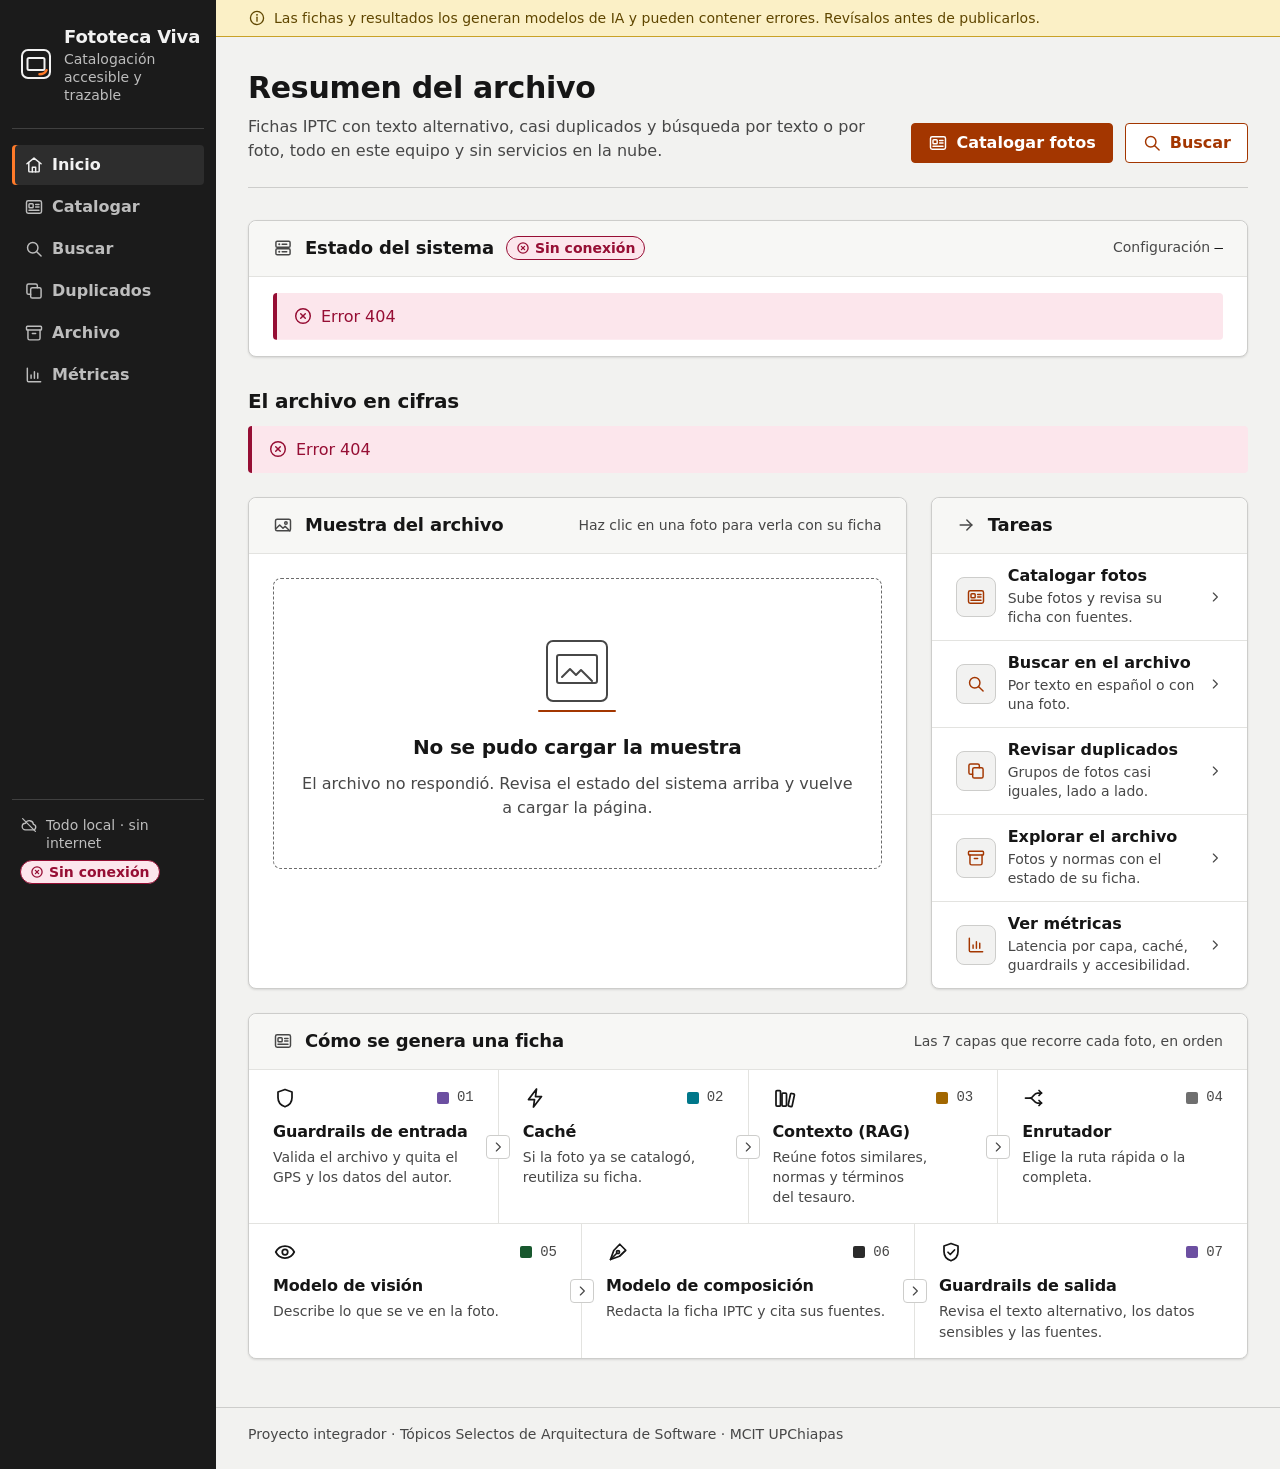
==== web/index.html @ ba0461d8 "Rediseño v3 · Inicio: estado en franja, cifras, hoja de contactos, tareas y tubería de 7 capas - Pan" ====
<!doctype html>
<html lang="es">
<head>
  <meta charset="utf-8">
  <meta name="viewport" content="width=device-width, initial-scale=1">
  <title>Inicio · Fototeca Viva</title>
  <link rel="icon" type="image/svg+xml" href="data:image/svg+xml,%3Csvg xmlns='http://www.w3.org/2000/svg' viewBox='0 0 32 32'%3E%3Crect width='32' height='32' rx='7' fill='%231b1b1b'/%3E%3Cg fill='none' stroke-linecap='round' stroke-linejoin='round' stroke-width='2.25'%3E%3Crect x='5.5' y='5.5' width='21' height='21' rx='4.5' stroke='%23f2f2f2'/%3E%3Crect x='9.5' y='11.25' width='13' height='9' rx='1' stroke='%23f2f2f2'/%3E%3Cpath d='M17 23.5c2.75 0 4.75-1.1 5.75-3.25' stroke='%23ff7a29' stroke-width='2.5'/%3E%3C/g%3E%3C/svg%3E">
  <link rel="stylesheet" href="css/base.css">
  <link rel="stylesheet" href="css/inicio.css">
  <link rel="modulepreload" href="js/iconos.js">
  <link rel="modulepreload" href="js/api.js">
  <link rel="modulepreload" href="js/comun.js">
  <script type="module" src="js/shell.js"></script>
  <script type="module" src="js/inicio.js"></script>
</head>
<body>
  <a class="saltar" href="#contenido">Saltar al contenido</a>
  <div class="app">
    <!-- ═══ Shell (dueño: sistema de diseño · T1) ═══ -->
    <header class="lateral">
      <a class="marca" href="index.html">
        <svg class="logo" viewBox="0 0 32 32" aria-hidden="true" focusable="false"><rect class="logo-montura" x="2" y="2" width="28" height="28" rx="6"/><rect class="logo-ventana" x="7.5" y="10" width="17" height="12" rx="1.5"/><path class="logo-trazo" d="M19.5 26.25c3.25 0 5.75-1.4 7-4"/></svg>
        <span class="marca-texto"><span class="marca-nombre">Fototeca Viva</span><span class="marca-lema">Catalogación accesible y trazable</span></span>
      </a>
      <nav class="navegacion" aria-label="Principal">
        <ul>
          <li><a href="index.html" aria-current="page"><svg class="icono" aria-hidden="true" focusable="false"><use href="#i-inicio"/></svg><span>Inicio</span></a></li>
          <li><a href="catalogar.html"><svg class="icono" aria-hidden="true" focusable="false"><use href="#i-catalogar"/></svg><span>Catalogar</span></a></li>
          <li><a href="buscar.html"><svg class="icono" aria-hidden="true" focusable="false"><use href="#i-buscar"/></svg><span>Buscar</span></a></li>
          <li><a href="duplicados.html"><svg class="icono" aria-hidden="true" focusable="false"><use href="#i-duplicados"/></svg><span>Duplicados</span></a></li>
          <li><a href="archivo.html"><svg class="icono" aria-hidden="true" focusable="false"><use href="#i-archivo"/></svg><span>Archivo</span></a></li>
          <li><a href="metricas.html"><svg class="icono" aria-hidden="true" focusable="false"><use href="#i-metricas"/></svg><span>Métricas</span></a></li>
        </ul>
      </nav>
      <div class="lateral-estado">
        <p class="lateral-local"><svg class="icono" aria-hidden="true" focusable="false"><use href="#i-sin-red"/></svg><span class="lateral-local-texto">Todo local · sin internet</span></p>
        <p class="lateral-salud"><span class="solo-lectores">Estado del sistema: </span><span class="insignia neutra">Consultando…</span></p>
      </div>
    </header>
    <div class="app-principal">
      <div class="aviso-ia" role="note">
        <p><svg class="icono" aria-hidden="true" focusable="false"><use href="#i-info"/></svg><span>Las fichas y resultados los generan modelos de IA y pueden contener errores. Revísalos antes de publicarlos.</span></p>
      </div>
      <main id="contenido">
        <header class="encabezado-pagina">
          <div class="encabezado-texto">
            <h1>Resumen del archivo</h1>
            <p class="encabezado-descripcion">Fichas IPTC con texto alternativo, casi duplicados y búsqueda por texto o por foto, todo en este equipo y sin servicios en la nube.</p>
          </div>
          <div class="encabezado-acciones">
            <a class="boton" href="catalogar.html"><svg class="icono" aria-hidden="true" focusable="false"><use href="#i-catalogar"/></svg>Catalogar fotos</a>
            <a class="boton secundario" href="buscar.html"><svg class="icono" aria-hidden="true" focusable="false"><use href="#i-buscar"/></svg>Buscar</a>
          </div>
        </header>
        <!-- ═══ Contenido de la página (dueño: la tarea de la página) ═══ -->
        <section id="panel-estado" class="panel" aria-labelledby="titulo-estado">
          <header class="panel-cabecera">
            <svg class="icono" aria-hidden="true" focusable="false"><use href="#i-servidor"/></svg>
            <h2 id="titulo-estado">Estado del sistema</h2>
            <p id="estado-general" aria-live="polite"><span class="solo-lectores">Estado general: </span><span class="insignia neutra"><svg class="icono" aria-hidden="true" focusable="false"><use href="#i-reloj"/></svg>Consultando…</span></p>
            <p class="panel-auxiliar estado-meta"><span id="version-configuracion">Configuración <span class="mono">—</span></span><span id="precalentamiento"></span></p>
          </header>
          <div id="componentes" class="franja" aria-busy="true">
            <article class="tarjeta componente cargando"><span class="esqueleto linea"></span><span class="esqueleto linea corta"></span><span class="esqueleto linea"></span></article>
            <article class="tarjeta componente cargando"><span class="esqueleto linea"></span><span class="esqueleto linea corta"></span><span class="esqueleto linea"></span></article>
            <article class="tarjeta componente cargando"><span class="esqueleto linea"></span><span class="esqueleto linea corta"></span><span class="esqueleto linea"></span></article>
            <article class="tarjeta componente cargando"><span class="esqueleto linea"></span><span class="esqueleto linea corta"></span><span class="esqueleto linea"></span></article>
            <article class="tarjeta componente cargando"><span class="esqueleto linea"></span><span class="esqueleto linea corta"></span><span class="esqueleto linea"></span></article>
          </div>
        </section>

        <section class="seccion-cifras" aria-labelledby="titulo-cifras">
          <h2 id="titulo-cifras">El archivo en cifras</h2>
          <div id="cifras" class="cifras-inicio" aria-live="polite" aria-busy="true">
            <div class="cifra cargando"><span class="esqueleto linea corta"></span><span class="esqueleto bloque-cifra"></span><span class="esqueleto linea"></span></div>
            <div class="cifra cargando"><span class="esqueleto linea corta"></span><span class="esqueleto bloque-cifra"></span><span class="esqueleto linea"></span></div>
            <div class="cifra cargando"><span class="esqueleto linea corta"></span><span class="esqueleto bloque-cifra"></span><span class="esqueleto linea"></span></div>
            <div class="cifra cargando"><span class="esqueleto linea corta"></span><span class="esqueleto bloque-cifra"></span><span class="esqueleto linea"></span></div>
          </div>
        </section>

        <div class="reticula inicio-columnas">
          <section id="panel-muestra" class="panel col-8" aria-labelledby="titulo-muestra">
            <header class="panel-cabecera">
              <svg class="icono" aria-hidden="true" focusable="false"><use href="#i-foto"/></svg>
              <h2 id="titulo-muestra">Muestra del archivo</h2>
              <p class="panel-auxiliar">Haz clic en una foto para verla con su ficha</p>
            </header>
            <div class="panel-cuerpo">
              <ul id="muestra" class="hoja-contactos" aria-busy="true"></ul>
            </div>
          </section>

          <section id="panel-tareas" class="panel col-4" aria-labelledby="titulo-tareas">
            <header class="panel-cabecera">
              <svg class="icono" aria-hidden="true" focusable="false"><use href="#i-flecha"/></svg>
              <h2 id="titulo-tareas">Tareas</h2>
            </header>
            <ul class="accesos">
              <li><a class="acceso" href="catalogar.html"><span class="acceso-icono"><svg class="icono" aria-hidden="true" focusable="false"><use href="#i-catalogar"/></svg></span><span class="acceso-texto"><strong>Catalogar fotos</strong><span>Sube fotos y revisa su ficha con fuentes.</span></span><svg class="icono acceso-chevron" aria-hidden="true" focusable="false"><use href="#i-chevron"/></svg></a></li>
              <li><a class="acceso" href="buscar.html"><span class="acceso-icono"><svg class="icono" aria-hidden="true" focusable="false"><use href="#i-buscar"/></svg></span><span class="acceso-texto"><strong>Buscar en el archivo</strong><span>Por texto en español o con una foto.</span></span><svg class="icono acceso-chevron" aria-hidden="true" focusable="false"><use href="#i-chevron"/></svg></a></li>
              <li><a class="acceso" href="duplicados.html"><span class="acceso-icono"><svg class="icono" aria-hidden="true" focusable="false"><use href="#i-duplicados"/></svg></span><span class="acceso-texto"><strong>Revisar duplicados</strong><span>Grupos de fotos casi iguales, lado a lado.</span></span><svg class="icono acceso-chevron" aria-hidden="true" focusable="false"><use href="#i-chevron"/></svg></a></li>
              <li><a class="acceso" href="archivo.html"><span class="acceso-icono"><svg class="icono" aria-hidden="true" focusable="false"><use href="#i-archivo"/></svg></span><span class="acceso-texto"><strong>Explorar el archivo</strong><span>Fotos y normas con el estado de su ficha.</span></span><svg class="icono acceso-chevron" aria-hidden="true" focusable="false"><use href="#i-chevron"/></svg></a></li>
              <li><a class="acceso" href="metricas.html"><span class="acceso-icono"><svg class="icono" aria-hidden="true" focusable="false"><use href="#i-metricas"/></svg></span><span class="acceso-texto"><strong>Ver métricas</strong><span>Latencia por capa, caché, guardrails y accesibilidad.</span></span><svg class="icono acceso-chevron" aria-hidden="true" focusable="false"><use href="#i-chevron"/></svg></a></li>
            </ul>
          </section>
        </div>

        <section id="panel-tuberia" class="panel" aria-labelledby="titulo-tuberia">
          <header class="panel-cabecera">
            <svg class="icono" aria-hidden="true" focusable="false"><use href="#i-catalogar"/></svg>
            <h2 id="titulo-tuberia">Cómo se genera una ficha</h2>
            <p id="tuberia-auxiliar" class="panel-auxiliar">Las 7 capas que recorre cada foto, en orden</p>
          </header>
          <ol id="tuberia" class="tuberia"></ol>
          <p id="tuberia-total" class="panel-pie" hidden></p>
        </section>
        <!-- ═══ Fin del contenido de la página ═══ -->
      </main>
      <footer class="pie">
        <p>Proyecto integrador · Tópicos Selectos de Arquitectura de Software · MCIT UPChiapas</p>
      </footer>
    </div>
  </div>
  <div id="anuncios" class="solo-lectores" aria-live="polite"></div>
</body>
</html>
---- web/css/base.css ----
/* Fototeca Viva · sistema de diseño v3 «Mesa de trabajo de fototeca» · base.css
   Tokens, base, retícula, shell (barra lateral / barra superior) y componentes compartidos. Sin bibliotecas ni
   recursos de red. Cada página agrega su css/<pagina>.css: solo maquetación y piezas propias, solo con var(--…).

   Orden: 1 Tokens → 2 Base → 3 Disposición (retícula, shell, encabezado de página, pie) → 4 Componentes →
          5 Estados, movimiento y responsivo.

   Reglas (las verifican servicio/pruebas/test_web_estilos.py y la herramienta lint_visual.py):
   · Los colores viven SOLO en :root de este archivo. En cualquier otro lugar, var(--…).
   · Contraste AA: texto ≥ 4.5:1; bordes de controles, series de gráficas, iconos con significado y foco ≥ 3:1.
   · Radios: --radio-1 4 px (controles y etiquetas), --radio-2 8 px (tarjetas y paneles), --radio-3 12 px (zona de
     carga y diálogo). La píldora (--radio-pastilla) es SOLO para chips, insignias y etiquetas, nunca contenedores.
   · Nada de overflow-wrap:anywhere ni word-break en texto corrido: solo en ids o URLs en mono (.id).
   · Toda columna flex o de rejilla lleva min-width:0 y una base razonable (flex-basis o minmax).
   · Cuerpo de 16 px; ningún texto bajo 14 px; espaciado en múltiplos de 4 px. */

/* ── 1. Tokens ─────────────────────────────────────────────────────────────────────────────────────────── */
:root {
  /* 1a. Color · paleta «Mesa de luz» (valores de e253cb1, sin cambios): grises neutros que no tiñen las fotos,
     grafito y el naranja del lápiz graso solo para lo que importa. */
  --fondo: #f2f2f0;
  --superficie: #ffffff;
  --superficie-2: #f2f2f1;
  --texto: #161616;
  --texto-suave: #474747;
  --borde: #cdcdcb;
  --borde-fuerte: #6b6b6b;
  --enlace: #8c2f00;
  --acento: #a33600;
  --acento-hover: #7f2a00;
  --acento-fondo: #fdebe1;
  --acento-texto: #ffffff;
  --cabecera-fondo: #1b1b1b;
  --cabecera-texto: #f7f7f7;
  --cabecera-texto-suave: #c4c4c4;
  --cabecera-borde: #ff7a29;
  --nav-hover-fondo: rgba(255, 255, 255, .12);
  --nav-activo-fondo: #f7f7f7;
  --nav-activo-texto: #1b1b1b;
  --nav-activo-borde: #ff7a29;
  --foco: #c2410c;
  --foco-cabecera: #ff9a57;          /* foco sobre grafito (barra lateral, lupa, visor) */
  --ok: #18582e;
  --ok-fondo: #e2f1e7;
  --aviso: #5f4600;
  --aviso-fondo: #fbf0c6;
  --aviso-borde: #c9a227;
  --error: #960e34;
  --error-hover: #7a0b2a;
  --error-fondo: #fce6ec;
  --info: #264c7a;
  --info-fondo: #e5ecf5;
  --chip-fondo: #f0f0ef;
  --chip-borde: #6b6b6b;
  --chip-regla-fondo: #e6ecf6;
  --chip-regla-borde: #3e5c94;
  --chip-tesauro-fondo: #e2f1e7;
  --chip-tesauro-borde: #2f7548;
  --chip-foto-fondo: #ececec;
  --chip-foto-borde: #4f4f4f;
  --chip-archivista-fondo: #fdebe1;
  --chip-archivista-borde: #b23a00;
  --chip-referencia-fondo: #eee7f6;
  --chip-referencia-borde: #6c4fa1;
  --chip-etiqueta-fondo: #e1f0f2;
  --chip-etiqueta-borde: #2b7380;
  --foto-fondo: #1b1b1b;
  --insignia-foto-fondo: rgba(27, 27, 27, .9);
  --insignia-foto-texto: #ffffff;
  --velo: rgba(12, 12, 12, .86);
  --pie-fondo: #1b1b1b;
  --pie-texto: #d4d4d4;
  --pie-borde: #ff7a29;
  /* Series de las gráficas (≥ 3:1 sobre la superficie). El color va por CLAVE de capa (comun.js · SERIE_CAPA):
     1 total y serie por defecto, 2 modelo de visión, 3 contexto, 4 guardrails, 6 caché, 7 enrutador y 8 modelo de
     composición. La 5 (carmesí, igual que --error) se reserva para «bloqueada» y errores. */
  --grafica-1: #2f5f98;
  --grafica-2: #18582e;
  --grafica-3: #a26700;
  --grafica-4: #6c4fa1;
  --grafica-5: #960e34;
  --grafica-6: #00778a;
  --grafica-7: #6f6f6f;
  --grafica-8: #2b2b2b;
  --sombra: 0 1px 2px rgba(0, 0, 0, .12);
  --sombra-visor: 0 12px 40px rgba(0, 0, 0, .35);

  /* 1b. Color · nuevos de v3 (contraste AA verificado en test_web_estilos.py) */
  --lateral-fondo: #1b1b1b;
  --lateral-texto: #f2f2f2;
  --lateral-texto-suave: #bdbdbd;
  --lateral-activo-fondo: rgba(255, 255, 255, .08);
  --lateral-borde: rgba(255, 255, 255, .16);   /* filetes internos del grafito */
  --lateral-marca: #ff7a29;                    /* SOLO decorativa: barra de 3 px y filetes, nunca texto */
  --panel-cabecera-fondo: #f7f7f5;
  --borde-suave: #e3e3e0;                      /* separadores internos (filas, cabeceras de panel) */
  --montura: #ffffff;                          /* marco de diapositiva */
  --montura-borde: #d4d4d1;
  --lupa-fondo: #111111;                       /* fondo de la foto en la ficha y en el visor */
  --lupa-texto: #e4e4e4;
  --lupa-texto-suave: #b8b8b8;
  --mesa-fondo: #fafaf8;                       /* zona de carga «mesa de luz» */
  --mesa-rejilla: #e6e6e2;                     /* retícula tenue de la mesa de luz */
  --escaneo: rgba(255, 255, 255, .22);         /* línea de escaneo sobre la lupa durante la espera */
  --grafica-rejilla: #e3e3e0;                  /* rejilla tenue de las gráficas */
  --grafica-pista: #efefed;                    /* pista (100 %) detrás de cada barra */
  --esqueleto-fondo: #e9e9e6;
  --esqueleto-brillo: #f7f7f5;
  --sombra-desplazable: rgba(0, 0, 0, .16);    /* aviso de que una tabla ancha se desplaza en horizontal */
  --sombra-1: 0 1px 2px rgba(0, 0, 0, .06), 0 1px 3px rgba(0, 0, 0, .06);     /* reposo */
  --sombra-2: 0 12px 32px rgba(0, 0, 0, .18), 0 2px 8px rgba(0, 0, 0, .10);   /* elevación y diálogos */

  /* 1c. Tipografía: sans del sistema (Segoe UI primero: la demo es en Windows) y mono para ids, cifras técnicas y
     tiempos. Escala 14 / 16 / 18 / 20 / 24 / 30 / 36 px; pesos 400, 600 y 700. */
  --fuente-texto: "Segoe UI", system-ui, -apple-system, "Helvetica Neue", Arial, sans-serif;
  --fuente-mono: "Cascadia Mono", "Segoe UI Mono", ui-monospace, Consolas, Menlo, monospace;
  --t-1: .875rem;     /* 14 · metadatos, chips, insignias, contadores, ids */
  --t-2: 1rem;        /* 16 · cuerpo, controles, tablas */
  --t-3: 1.125rem;    /* 18 · títulos de panel (h3) */
  --t-4: 1.25rem;     /* 20 · títulos de sección y de panel (h2) */
  --t-5: 1.5rem;      /* 24 · h1 en móvil */
  --t-6: 1.875rem;    /* 30 · h1 y valores de cifras */
  --t-7: 2.25rem;     /* 36 · cronómetro y cifras grandes */
  --peso-normal: 400;
  --peso-medio: 600;
  --peso-fuerte: 700;
  --interlineado: 1.5;
  --interlineado-titulos: 1.25;
  --tracking-titulos: -0.01em;

  /* 1d. Espacio (múltiplos de 4 px), radios, tamaños y movimiento */
  --e-1: .25rem;  /*  4 */
  --e-2: .5rem;   /*  8 */
  --e-3: .75rem;  /* 12 */
  --e-4: 1rem;    /* 16 */
  --e-5: 1.5rem;  /* 24 */
  --e-6: 2rem;    /* 32 */
  --e-7: 3rem;    /* 48 */
  --e-8: 4rem;    /* 64 */
  --radio-1: 4px;
  --radio-2: 8px;
  --radio-3: 12px;
  --radio-pastilla: 999px;
  --lateral-ancho: 216px;
  --contenido-max: 1280px;
  --ancho-lectura: 70ch;
  --alto-control: 2.5rem;          /* 40 · botones */
  --alto-control-grande: 3rem;     /* 48 · botón grande */
  --alto-campo: 2.75rem;           /* 44 · inputs y selects */
  --alto-chip: 1.75rem;            /* 28 · chips de fuente */
  --objetivo-min: 24px;            /* WCAG 2.5.8 */
  --foco-ancho: 3px;
  --transicion: 160ms ease;

  color-scheme: light;
  accent-color: var(--acento);
}

/* ── 2. Base ───────────────────────────────────────────────────────────────────────────────────────────── */
*, *::before, *::after { box-sizing: border-box; }
html { -webkit-text-size-adjust: 100%; text-size-adjust: 100%; }
body { margin: 0; min-width: 320px; font-family: var(--fuente-texto); font-size: var(--t-2); line-height: var(--interlineado);
  color: var(--texto); background: var(--fondo); }
h1, h2, h3, h4 { margin: 0; font-weight: var(--peso-medio); line-height: var(--interlineado-titulos);
  letter-spacing: var(--tracking-titulos); color: var(--texto); text-wrap: balance; }
h1 { font-size: var(--t-6); font-weight: var(--peso-fuerte); }
h2 { font-size: var(--t-4); margin: var(--e-6) 0 var(--e-3); }
h3 { font-size: var(--t-3); margin: 0 0 var(--e-1); }
h4 { font-size: var(--t-2); }
p { margin: var(--e-2) 0; }
p, li, dd, dt, td, th, figcaption, label, legend, summary, h1, h2, h3, h4 { overflow-wrap: break-word; }
p, li, dd { text-wrap: pretty; }
a { color: var(--enlace); text-decoration-thickness: 1px; text-underline-offset: .15em; }
a:hover { text-decoration-thickness: 2px; }
img, svg, video, canvas { max-width: 100%; }
img { height: auto; }
button, input, select, textarea { font: inherit; color: inherit; }
:focus-visible { outline: var(--foco-ancho) solid var(--foco); outline-offset: 2px; }
/* Títulos que reciben el foco por script («Revisa la ficha», «Generando la ficha»): sin anillo */
[tabindex="-1"]:focus { outline: none; }
code, kbd, samp, .mono { font-family: var(--fuente-mono); font-size: var(--t-1); }
.cifra, .cifra-valor, .contador, .tabla td, .valor, .puntaje, .reloj, .num { font-variant-numeric: tabular-nums; }
.solo-lectores { position: absolute; width: 1px; height: 1px; padding: 0; margin: -1px; overflow: hidden;
  clip: rect(0, 0, 0, 0); white-space: nowrap; border: 0; }
.suave { color: var(--texto-suave); }
/* Ids técnicos (documento, traza, fragmento): mono y gris. Es el ÚNICO lugar donde se permite partir en cualquier punto */
.id { font-family: var(--fuente-mono); font-size: var(--t-1); font-weight: var(--peso-normal); color: var(--texto-suave);
  overflow-wrap: anywhere; }
::placeholder { color: var(--texto-suave); opacity: 1; }
::selection { background: var(--acento-fondo); color: var(--texto); }
/* Sprite de iconos (lo inyecta iconos.js) */
.sprite { position: absolute; width: 0; height: 0; overflow: hidden; }

/* Iconos: trazo de 1.75 en una retícula de 24, sin relleno; heredan el color del texto */
.icono { display: inline-block; flex: none; width: 1.25em; height: 1.25em; vertical-align: -.25em; fill: none;
  stroke: currentColor; stroke-width: 1.75; stroke-linecap: round; stroke-linejoin: round; }
.icono-16 { width: 16px; height: 16px; }
.icono-20 { width: 20px; height: 20px; }
.icono-24 { width: 24px; height: 24px; }
.icono-32 { width: 32px; height: 32px; }
.icono-48 { width: 48px; height: 48px; stroke-width: 1.5; }

/* ── 3. Disposición ────────────────────────────────────────────────────────────────────────────────────── */
/* 3a. Retícula de 12 columnas con hueco de 24 px. Las columnas responden al ancho REAL del contenido (consulta de
   contenedor sobre main), no al de la ventana: con barra lateral, 1100 px de ventana dejan menos contenido que 1000. */
.reticula { display: grid; grid-template-columns: repeat(12, minmax(0, 1fr)); gap: var(--e-5); align-items: start; }
.reticula > * { grid-column: 1 / -1; min-width: 0; }
@container contenido (min-width: 40rem) {
  .reticula > .col-m-6 { grid-column: span 6; }
  .reticula > .col-m-4 { grid-column: span 4; }
}
@container contenido (min-width: 56rem) {
  .reticula > .col-3 { grid-column: span 3; }
  .reticula > .col-4 { grid-column: span 4; }
  .reticula > .col-5 { grid-column: span 5; }
  .reticula > .col-6 { grid-column: span 6; }
  .reticula > .col-7 { grid-column: span 7; }
  .reticula > .col-8 { grid-column: span 8; }
  .reticula > .col-9 { grid-column: span 9; }
  .reticula > .col-12 { grid-column: 1 / -1; }
}
/* Rejilla automática de tarjetas (cuántas quepan, de al menos 14rem) */
.rejilla { display: grid; gap: var(--e-4); grid-template-columns: repeat(auto-fill, minmax(min(100%, 14rem), 1fr)); }
.rejilla:where(ul, ol) { list-style: none; padding: 0; margin: 0; }
.rejilla > * { min-width: 0; }
/* Fila de controles que se acomoda en varias líneas */
.fila { display: flex; flex-wrap: wrap; gap: var(--e-2) var(--e-3); align-items: center; }
.fila > * { min-width: 0; }
.fila > input[type="search"], .fila > input[type="text"] { flex: 1 1 16rem; width: auto; }
.pila > * + * { margin-top: var(--e-4); }

/* 3b. Shell: <a.saltar> · div.app > header.lateral + div.app-principal (aviso-ia · main · pie) */
.saltar { position: absolute; left: var(--e-4); top: -10rem; z-index: 30; padding: var(--e-2) var(--e-4);
  background: var(--acento); color: var(--acento-texto); font-weight: var(--peso-fuerte); text-decoration: none;
  border-radius: 0 0 var(--radio-1) var(--radio-1); }
.saltar:focus { top: 0; }
.saltar:focus-visible { outline-color: var(--foco-cabecera); outline-offset: 0; }

.app { min-height: 100vh; }
.app-principal { display: flex; flex-direction: column; min-width: 0; min-height: 100vh; }

/* Barra de grafito. Por omisión (< 1100 px) es una barra superior de dos filas: marca y estado arriba, navegación
   horizontal abajo (se desplaza si no cabe; sin menú hamburguesa). Desde 1100 px es la barra lateral fija. */
.lateral { display: flex; flex-wrap: wrap; align-items: center; gap: 0 var(--e-4); padding: var(--e-3) var(--e-4) 0;
  background: var(--lateral-fondo); color: var(--lateral-texto); }
.lateral :focus-visible { outline-color: var(--foco-cabecera); }
.marca { order: 1; display: flex; align-items: center; gap: var(--e-3); min-width: 0; padding: var(--e-1) 0;
  color: var(--lateral-texto); text-decoration: none; }
.marca:hover .marca-nombre { text-decoration: underline; text-decoration-thickness: 1px; text-underline-offset: .2em; }
.logo { flex: none; width: 32px; height: 32px; fill: none; stroke-width: 2; stroke-linecap: round; stroke-linejoin: round; }
.logo-montura, .logo-ventana { stroke: currentColor; }
.logo-trazo { stroke: var(--lateral-marca); stroke-width: 2.5; }
.marca-texto { display: flex; flex-direction: column; min-width: 0; }
.marca-nombre { font-size: var(--t-3); font-weight: var(--peso-medio); line-height: 1.2; letter-spacing: var(--tracking-titulos);
  white-space: nowrap; }
.marca-lema { display: none; margin-top: 2px; font-size: var(--t-1); line-height: 1.3; color: var(--lateral-texto-suave); }

.lateral-estado { order: 2; display: flex; align-items: center; gap: var(--e-2) var(--e-3); margin-left: auto; min-width: 0; }
.lateral-estado p { margin: 0; }
.lateral-local { display: flex; align-items: center; gap: var(--e-2); font-size: var(--t-1); line-height: 1.3;
  color: var(--lateral-texto-suave); }
.lateral-local .icono { width: 18px; height: 18px; }
.lateral-local-texto { white-space: nowrap; }
.lateral-salud { display: flex; align-items: center; min-height: var(--objetivo-min); }

.navegacion { order: 3; flex: 1 0 100%; min-width: 0; margin: var(--e-2) calc(-1 * var(--e-4)) 0; }
.navegacion ul { list-style: none; display: flex; gap: var(--e-1); margin: 0; padding: 0 var(--e-4); overflow-x: auto;
  scrollbar-width: thin; }
.navegacion li { flex: none; }
.navegacion a { display: flex; align-items: center; gap: var(--e-2); min-height: 2.75rem; padding: 0 var(--e-3);
  border-radius: var(--radio-1) var(--radio-1) 0 0; color: var(--lateral-texto-suave); font-weight: var(--peso-medio);
  text-decoration: none; white-space: nowrap; transition: background-color var(--transicion), color var(--transicion); }
.navegacion a .icono { width: 20px; height: 20px; }
.navegacion a:hover { background: var(--lateral-activo-fondo); color: var(--lateral-texto); }
.navegacion a[aria-current="page"] { background: var(--lateral-activo-fondo); color: var(--lateral-texto);
  box-shadow: inset 0 -3px 0 var(--lateral-marca); }
.navegacion a:focus-visible { outline-offset: -3px; }

/* Aviso de IA (role=note), visible en todas las páginas */
.aviso-ia { background: var(--aviso-fondo); color: var(--aviso); border-bottom: 1px solid var(--aviso-borde); }
.aviso-ia p { display: flex; align-items: flex-start; gap: var(--e-2); max-width: calc(var(--contenido-max) + 2 * var(--e-6));
  margin: 0 auto; padding: var(--e-2) var(--e-4); font-size: var(--t-1); line-height: 1.45; }
.aviso-ia .icono { width: 18px; height: 18px; margin-top: 1px; }

/* Contenido: 1280 px como máximo, 32 px de margen en escritorio y 16 en móvil. Es el contenedor de consulta. */
main { flex: 1 0 auto; width: 100%; max-width: calc(var(--contenido-max) + 2 * var(--e-6)); margin-inline: auto;
  padding: 0 var(--e-4) var(--e-7); container: contenido / inline-size; }

/* 3c. Encabezado de página: h1 · descripción (máx. 70ch) · acciones a la derecha */
.encabezado-pagina { display: flex; flex-wrap: wrap; align-items: flex-end; justify-content: space-between;
  gap: var(--e-4) var(--e-6); margin-bottom: var(--e-6); padding: var(--e-5) 0 var(--e-5); border-bottom: 1px solid var(--borde); }
.encabezado-texto { flex: 1 1 30rem; min-width: 0; }
.encabezado-pagina h1 { font-size: var(--t-5); }
.encabezado-descripcion { max-width: var(--ancho-lectura); margin: var(--e-2) 0 0; color: var(--texto-suave); }
.encabezado-acciones { display: flex; flex-wrap: wrap; align-items: center; gap: var(--e-3); min-width: 0; }
.encabezado-acciones:empty { display: none; }

/* 3d. Pie */
.pie { border-top: 1px solid var(--borde); color: var(--texto-suave); font-size: var(--t-1); }
.pie p { max-width: calc(var(--contenido-max) + 2 * var(--e-6)); margin: 0 auto; padding: var(--e-4) var(--e-4) var(--e-5); }

/* ── 4. Componentes ────────────────────────────────────────────────────────────────────────────────────── */
/* 4a. Botones: primario (.boton), .secundario, .fantasma, .peligro y .grande (+ .discreto, compacto).
   Icono opcional a la izquierda; aria-pressed (alternar) y aria-busy (con indicador). */
.boton { display: inline-flex; align-items: center; justify-content: center; gap: var(--e-2); min-height: var(--alto-control);
  padding: var(--e-2) var(--e-4); border: 1px solid var(--acento); border-radius: var(--radio-1); background: var(--acento);
  color: var(--acento-texto); font-weight: var(--peso-medio); line-height: 1.25; text-align: center; text-decoration: none;
  cursor: pointer; transition: background-color var(--transicion), border-color var(--transicion), color var(--transicion), box-shadow var(--transicion); }
.boton .icono { width: 20px; height: 20px; }
.boton:hover { background: var(--acento-hover); border-color: var(--acento-hover); }
.boton:active { box-shadow: inset 0 2px 0 var(--acento-hover); }
.boton.secundario { background: var(--superficie); color: var(--acento); border-color: var(--acento); }
.boton.secundario:hover { background: var(--acento-fondo); }
.boton.fantasma { background: transparent; color: var(--enlace); border-color: transparent; }
.boton.fantasma:hover { background: var(--acento-fondo); }
.boton.peligro { background: var(--error); border-color: var(--error); color: var(--acento-texto); }
.boton.peligro:hover { background: var(--error-hover); border-color: var(--error-hover); }
.boton.fantasma.peligro, .boton.discreto.peligro { background: transparent; color: var(--error); border-color: transparent; }
.boton.discreto.peligro { border-color: var(--error); }
.boton.fantasma.peligro:hover, .boton.discreto.peligro:hover { background: var(--error-fondo); }
.boton.grande { min-height: var(--alto-control-grande); padding: var(--e-2) var(--e-5); font-size: var(--t-3); }
.boton.discreto { min-height: 2.25rem; padding: var(--e-1) var(--e-3); font-size: var(--t-1); }
.boton[aria-pressed="true"], .boton[aria-pressed="true"]:hover { background: var(--acento); color: var(--acento-texto); border-color: var(--acento); }
.boton:disabled, .boton:disabled:hover, .boton[aria-disabled="true"] { background: var(--superficie-2); color: var(--texto-suave);
  border: 1px dashed var(--borde-fuerte); box-shadow: none; cursor: not-allowed; }
.boton[aria-busy="true"] { cursor: progress; }
.boton[aria-busy="true"]::before { content: ""; flex: none; width: 1em; height: 1em; border: 2px solid currentColor;
  border-right-color: transparent; border-radius: 50%; animation: girar .8s linear infinite; }
/* Enlace con aspecto de texto que abre algo (p. ej. «Ver ejemplo») */
.boton-enlace { padding: 0; border: 0; background: none; color: var(--enlace); text-decoration: underline;
  text-decoration-thickness: 1px; text-underline-offset: .15em; cursor: pointer; }
.boton-enlace:hover { text-decoration-thickness: 2px; }

/* 4b. Campos: etiqueta (600) + control + ayuda o contador. Controles de 44 px con borde fuerte y foco de 3 px. */
.campo { margin-bottom: var(--e-5); min-width: 0; }
label, .etiqueta { display: block; margin-bottom: var(--e-1); font-weight: var(--peso-medio); }
input[type="text"], input[type="search"], input[type="email"], input[type="number"], input[type="url"], textarea, select {
  width: 100%; min-height: var(--alto-campo); padding: var(--e-2) var(--e-3); border: 1px solid var(--borde-fuerte);
  border-radius: var(--radio-1); background: var(--superficie); color: var(--texto); line-height: 1.5;
  transition: border-color var(--transicion), box-shadow var(--transicion); }
input:hover, textarea:hover, select:hover { border-color: var(--texto); }
input:focus-visible, textarea:focus-visible, select:focus-visible { outline-offset: 1px; }
textarea { resize: vertical; }
select { appearance: none; padding-right: var(--e-7); cursor: pointer;
  background-image: linear-gradient(45deg, transparent 50%, var(--texto) 50%), linear-gradient(135deg, var(--texto) 50%, transparent 50%);
  background-position: calc(100% - 20px) 50%, calc(100% - 14px) 50%; background-size: 6px 6px, 6px 6px; background-repeat: no-repeat; }
input[readonly], textarea[readonly] { background: var(--superficie-2); border-style: dashed; }
input[type="file"] { max-width: 100%; font-size: var(--t-1); }
input[type="file"]::file-selector-button { min-height: var(--alto-control); margin-right: var(--e-3); padding: var(--e-2) var(--e-4);
  border: 1px solid var(--acento); border-radius: var(--radio-1); background: var(--superficie); color: var(--acento);
  font: inherit; font-weight: var(--peso-medio); cursor: pointer; }
input[type="file"]::file-selector-button:hover { background: var(--acento-fondo); }
.ayuda, .contador { display: block; margin-top: var(--e-1); font-size: var(--t-1); color: var(--texto-suave); }
fieldset { min-width: 0; margin: 0; padding: 0; border: 0; }
legend { padding: 0; font-weight: var(--peso-medio); }
progress { width: 100%; height: .75rem; accent-color: var(--acento); }

/* 4c. Panel: superficie blanca, radio 8 y sombra de reposo. Cabecera (icono · título · texto auxiliar · acciones),
   cuerpo (24 px) y pie opcional. .tarjeta es la variante compacta (16 px) y NUNCA es una píldora. */
.panel, .tarjeta { min-width: 0; background: var(--superficie); border: 1px solid var(--borde); border-radius: var(--radio-2);
  box-shadow: var(--sombra-1); }
/* Paneles apilados: separación vertical (no dentro de una retícula o fila, donde desalinearía las cabeceras) */
:where(:not(.reticula, .rejilla, .fila)) > .panel + .panel { margin-top: var(--e-5); }
.panel-cabecera { display: flex; flex-wrap: wrap; align-items: center; gap: var(--e-2) var(--e-3); min-height: 3.5rem;
  padding: var(--e-3) var(--e-5); background: var(--panel-cabecera-fondo); border-bottom: 1px solid var(--borde-suave);
  border-radius: var(--radio-2) var(--radio-2) 0 0; }
.panel-cabecera > .icono { width: 20px; height: 20px; color: var(--texto-suave); }
.panel-cabecera h2, .panel-cabecera h3 { flex: 1 1 12rem; min-width: 0; margin: 0; font-size: var(--t-3); }
.panel-cabecera .panel-auxiliar { flex: 0 1 auto; margin: 0; font-size: var(--t-1); color: var(--texto-suave); }
.panel-cabecera .panel-acciones { display: flex; flex-wrap: wrap; gap: var(--e-2); margin-left: auto; }
.panel-cuerpo { padding: var(--e-5); }
.panel-cuerpo > :first-child { margin-top: 0; }
.panel-cuerpo > :last-child { margin-bottom: 0; }
.panel-pie { display: flex; flex-wrap: wrap; align-items: center; gap: var(--e-3); padding: var(--e-4) var(--e-5);
  background: var(--panel-cabecera-fondo); border-top: 1px solid var(--borde-suave); border-radius: 0 0 var(--radio-2) var(--radio-2); }
.tarjeta { padding: var(--e-4); }
.tarjeta > h2:first-child, .tarjeta > h3:first-child { margin-top: 0; }
.tarjeta p { margin: var(--e-1) 0; }
.tarjeta:where(a, button) { display: block; color: inherit; text-align: left; text-decoration: none; cursor: pointer;
  transition: border-color var(--transicion), box-shadow var(--transicion), background-color var(--transicion); }
.tarjeta:where(a, button):hover { border-color: var(--borde-fuerte); box-shadow: var(--sombra-2); }

/* 4d. Cifra: mosaico con icono, valor (30 px, tabular), etiqueta y subtexto o medidor opcional */
.cifra { display: flex; flex-direction: column; gap: var(--e-1); min-width: 0; margin: 0; padding: var(--e-4) var(--e-5);
  background: var(--superficie); border: 1px solid var(--borde); border-radius: var(--radio-2); box-shadow: var(--sombra-1); }
.cifra > .icono { width: 20px; height: 20px; margin-bottom: var(--e-1); color: var(--texto-suave); }
.cifra-valor { margin: 0; font-size: var(--t-6); font-weight: var(--peso-fuerte); line-height: 1.1;
  letter-spacing: var(--tracking-titulos); color: var(--texto); }
.cifra-etiqueta { margin: 0; font-size: var(--t-1); line-height: 1.4; color: var(--texto-suave); }
.cifra-sub { margin: var(--e-1) 0 0; font-family: var(--fuente-mono); font-size: var(--t-1); color: var(--texto-suave); }

/* 4e. Insignia: píldora con icono y texto (no depende solo del color). ok · aviso (= degradado) · error · info · neutra */
.insignia { display: inline-flex; align-items: center; gap: .35em; min-height: 1.5rem; padding: 0 .65em; border: 1px solid currentColor;
  border-radius: var(--radio-pastilla); font-size: var(--t-1); font-weight: var(--peso-medio); line-height: 1.3;
  white-space: nowrap; vertical-align: middle; color: var(--texto-suave); background: var(--superficie-2); }
.insignia .icono { width: 14px; height: 14px; stroke-width: 2.25; }
.insignia.ok { color: var(--ok); background: var(--ok-fondo); }
.insignia.aviso, .insignia.degradado { color: var(--aviso); background: var(--aviso-fondo); }
.insignia.error { color: var(--error); background: var(--error-fondo); }
.insignia.info { color: var(--info); background: var(--info-fondo); }
.insignia.neutra { color: var(--texto-suave); background: var(--superficie-2); }
.insignia.mono { font-family: var(--fuente-mono); font-weight: var(--peso-normal); }

/* 4f. Chip de fuente (de dónde salió un campo): píldora con el icono del tipo, etiqueta, puntaje en mono y ↗ si sale
   del sistema. Un fondo y un borde por tipo; el tipo también va escrito. Si el texto ocupa dos líneas, el radio fijo
   (la mitad del alto de una línea) lo vuelve un rectángulo redondeado, nunca un círculo. */
.fuentes { display: flex; flex-wrap: wrap; align-items: center; gap: var(--e-2); margin-top: var(--e-2); }
.fuentes-titulo { font-size: var(--t-1); font-weight: var(--peso-medio); color: var(--texto-suave); }
.chip { display: inline-flex; align-items: center; gap: .4em; max-width: 100%; min-height: var(--alto-chip); padding: .125rem .75rem;
  border: 1px solid var(--chip-borde); border-radius: calc(var(--alto-chip) / 2); background: var(--chip-fondo);
  color: var(--texto); font-size: var(--t-1); line-height: 1.35; text-align: left; text-decoration: none; }
.chip .icono { width: 16px; height: 16px; color: var(--chip-borde); }
.chip:where(a, button):hover { text-decoration: underline; box-shadow: inset 0 0 0 1px var(--chip-borde); }
.chip:where(button) { cursor: zoom-in; }
.chip-regla { background: var(--chip-regla-fondo); border-color: var(--chip-regla-borde); }
.chip-regla .icono { color: var(--chip-regla-borde); }
.chip-tesauro { background: var(--chip-tesauro-fondo); border-color: var(--chip-tesauro-borde); }
.chip-tesauro .icono { color: var(--chip-tesauro-borde); }
.chip-foto, .chip-foto_similar { background: var(--chip-foto-fondo); border-color: var(--chip-foto-borde); }
.chip-foto .icono, .chip-foto_similar .icono { color: var(--chip-foto-borde); }
.chip-archivista { background: var(--chip-archivista-fondo); border-color: var(--chip-archivista-borde); }
.chip-archivista .icono { color: var(--chip-archivista-borde); }
.chip-referencia_humana { background: var(--chip-referencia-fondo); border-color: var(--chip-referencia-borde); }
.chip-referencia_humana .icono { color: var(--chip-referencia-borde); }
.chip-etiqueta_open_images { background: var(--chip-etiqueta-fondo); border-color: var(--chip-etiqueta-borde); }
.chip-etiqueta_open_images .icono { color: var(--chip-etiqueta-borde); }
.chip-foto img { flex: none; width: 24px; height: 24px; margin-left: -.5rem; object-fit: cover; border-radius: 50%;
  background: var(--lupa-fondo); }
.chip .puntaje-chip, .chip .puntaje { font-family: var(--fuente-mono); font-size: var(--t-1); color: var(--texto-suave); }
.externo { font-weight: var(--peso-fuerte); text-decoration: none; }
.sin-fuente { display: inline-flex; align-items: center; gap: .35em; font-size: var(--t-1); font-weight: var(--peso-medio); color: var(--aviso); }
/* Leyenda de los tipos de fuente con su conteo */
.leyenda-fuentes { list-style: none; display: flex; flex-wrap: wrap; gap: var(--e-2) var(--e-3); margin: 0; padding: 0; }
.leyenda-fuentes li { display: inline-flex; align-items: center; gap: var(--e-2); min-width: 0; }
.leyenda-fuentes .conteo { font-family: var(--fuente-mono); font-size: var(--t-1); color: var(--texto-suave); }

/* 4g. Etiqueta de palabra clave (valor editable de la ficha, distinto del chip de fuente): esquinas de 4 px, borde de
   1.5 px y «×» de 24 × 24 */
.etiquetas-clave { list-style: none; display: flex; flex-wrap: wrap; gap: var(--e-2); margin: var(--e-1) 0 var(--e-2); padding: 0; }
.etiqueta-clave { display: inline-flex; align-items: center; gap: var(--e-1); max-width: 100%; min-height: 2rem;
  padding: .125rem .25rem .125rem .625rem; border: 1.5px solid var(--borde-fuerte); border-radius: var(--radio-1);
  background: var(--superficie); font-size: var(--t-1); font-weight: var(--peso-medio); }
.etiqueta-clave a { color: var(--texto); }
.quitar { display: inline-grid; place-items: center; flex: none; width: var(--objetivo-min); height: var(--objetivo-min); padding: 0;
  border: 0; border-radius: var(--radio-1); background: transparent; color: var(--texto-suave); font-size: 1.1rem; line-height: 1;
  cursor: pointer; }
.quitar:hover { background: var(--error-fondo); color: var(--error); }
.quitar .icono { width: 16px; height: 16px; }

/* 4h. Mensajes: info (progreso, conteos, vacíos), ok, aviso y error. Con icono a la izquierda (.con-icono). Nunca
   verde para el progreso: el verde es solo éxito. */
.mensaje { position: relative; margin: var(--e-4) 0; padding: var(--e-3) var(--e-4); border-left: 4px solid currentColor;
  border-radius: var(--radio-1); line-height: 1.45; }
.mensaje.con-icono { padding-left: 2.75rem; }
.mensaje-icono { position: absolute; left: var(--e-4); top: calc(var(--e-3) + 1px); width: 20px; height: 20px; }
.mensaje > :first-child:not(.mensaje-icono), .mensaje > .mensaje-icono + * { margin-top: 0; }
.mensaje > :last-child { margin-bottom: 0; }
.mensaje.ok { background: var(--ok-fondo); color: var(--ok); }
.mensaje.info { background: var(--info-fondo); color: var(--info); }
.mensaje.aviso { background: var(--aviso-fondo); color: var(--aviso); }
.mensaje.error { background: var(--error-fondo); color: var(--error); }
.mensaje ul { margin: var(--e-1) 0 0; padding-left: var(--e-5); }
.mensaje p { margin: var(--e-1) 0; }

/* 4i. Medidor: barra con valor y límite («123/250»). Color por umbral (data-nivel) MÁS texto. */
.medidor { display: flex; align-items: center; gap: var(--e-3); min-width: 0; margin-top: var(--e-1); }
.medidor-barra { position: relative; flex: 1 1 8rem; min-width: 4rem; height: .5rem; overflow: hidden;
  background: var(--grafica-pista); border-radius: var(--radio-pastilla); box-shadow: inset 0 0 0 1px var(--borde); }
.medidor-relleno { position: absolute; inset: 0 auto 0 0; width: 0; background: var(--ok); border-radius: inherit;
  transition: width var(--transicion); }
.medidor[data-nivel="aviso"] .medidor-relleno { background: var(--aviso); }
.medidor[data-nivel="error"] .medidor-relleno { background: var(--error); }
.medidor-texto { flex: none; font-family: var(--fuente-mono); font-size: var(--t-1); color: var(--texto-suave); white-space: nowrap; }
.medidor[data-nivel="aviso"] .medidor-texto { color: var(--aviso); font-weight: var(--peso-medio); }
.medidor[data-nivel="error"] .medidor-texto { color: var(--error); font-weight: var(--peso-medio); }

/* 4j. Progreso de la espera: relleno contra el p95 y marca del p50 (línea oscura con halo blanco) */
.progreso { position: relative; height: .75rem; margin: var(--e-3) 0 var(--e-1); background: var(--superficie);
  border: 1px solid var(--info); border-radius: var(--radio-pastilla); overflow: hidden; }
.progreso-relleno { position: absolute; inset: 0 auto 0 0; width: 0; background: var(--info); transition: width 1s linear; }
.progreso-marca { position: absolute; top: 0; bottom: 0; width: 3px; margin-left: -1px; background: var(--texto);
  box-shadow: 0 0 0 1px var(--superficie); }
.progreso.lenta { border-color: var(--aviso); }
.progreso.lenta .progreso-relleno { background: var(--aviso); }

/* 4k. Control segmentado con radios accesibles (filtro de Archivo). El radio queda oculto a la vista pero enfocable. */
.segmentado { display: inline-flex; flex-wrap: wrap; max-width: 100%; padding: 2px; border: 1px solid var(--borde-fuerte);
  border-radius: var(--radio-1); background: var(--superficie); }
.segmentado legend { position: absolute; width: 1px; height: 1px; overflow: hidden; clip: rect(0, 0, 0, 0); white-space: nowrap; }
.segmentado input { position: absolute; opacity: 0; width: 1px; height: 1px; margin: 0; }
.segmentado label { display: inline-flex; align-items: center; gap: var(--e-2); min-height: 2.25rem; margin: 0; padding: 0 var(--e-4);
  border-radius: 2px; color: var(--texto); font-weight: var(--peso-medio); cursor: pointer; transition: background-color var(--transicion); }
.segmentado label:hover { background: var(--superficie-2); }
.segmentado input:checked + label { background: var(--texto); color: var(--superficie); }
.segmentado input:focus-visible + label { outline: var(--foco-ancho) solid var(--foco); outline-offset: 1px; }

/* 4l. Tablas: encabezado pegajoso, filas de 56 px, números a la derecha y tabulares, y hover de fila */
.tabla { width: 100%; border-collapse: collapse; background: var(--superficie); font-size: var(--t-2); margin: var(--e-2) 0 var(--e-4); }
.tabla th, .tabla td { padding: var(--e-2) var(--e-3); border-bottom: 1px solid var(--borde-suave); text-align: left; vertical-align: middle; }
.tabla tbody td, .tabla tbody th { height: 3.5rem; }
.tabla thead th { position: sticky; top: 0; z-index: 1; background: var(--panel-cabecera-fondo); border-bottom: 1px solid var(--borde);
  font-size: var(--t-1); font-weight: var(--peso-medio); color: var(--texto-suave); white-space: nowrap; }
.tabla tbody tr { transition: background-color var(--transicion); }
.tabla tbody tr:hover { background: var(--superficie-2); }
.tabla .num { text-align: right; }
/* La columna principal (encabezado de fila) no se estrangula: si la tabla no cabe, se desplaza en horizontal */
.tabla:not(.tabla-compacta) tbody th[scope="row"] { min-width: 12rem; }
.tabla caption { text-align: left; }
.tabla-compacta { font-size: var(--t-1); margin: var(--e-2) 0; }
.tabla-compacta th, .tabla-compacta td { padding: var(--e-1) var(--e-2); }
.tabla.tabla-compacta tbody td, .tabla.tabla-compacta tbody th { height: auto; }
.tabla-compacta caption { padding: var(--e-1) 0; font-weight: var(--peso-medio); }
.tabla-envoltura { overflow-x: auto; margin: var(--e-3) 0 var(--e-4); border: 1px solid var(--borde); border-radius: var(--radio-2);
  background: var(--superficie); box-shadow: var(--sombra-1); }
.tabla-envoltura .tabla { margin: 0; }
.tabla-envoltura .tabla tbody tr:last-child > * { border-bottom: 0; }
.tabla-envoltura.con-altura { max-height: 70vh; overflow: auto; }
.desplazable { overflow-x: auto; }
/* Sombras de desplazamiento: aparecen en el borde por el que queda contenido (fondo «local» que tapa la sombra) */
.desplazable, .tabla-envoltura {
  background:
    linear-gradient(to right, var(--superficie) 30%, transparent) left center / 2.5rem 100% no-repeat local,
    linear-gradient(to left, var(--superficie) 30%, transparent) right center / 2.5rem 100% no-repeat local,
    radial-gradient(farthest-side at 0 50%, var(--sombra-desplazable), transparent) left center / .875rem 100% no-repeat scroll,
    radial-gradient(farthest-side at 100% 50%, var(--sombra-desplazable), transparent) right center / .875rem 100% no-repeat scroll,
    var(--superficie); }
.desplazable .tabla-barras, .desplazable .tabla, .tabla-envoltura .tabla { background: transparent; }

/* 4m. Definiciones (consulta interpretada, configuración): término y valor, sin desborde */
.interpretada { display: grid; grid-template-columns: minmax(0, max-content) minmax(0, 1fr); gap: var(--e-2) var(--e-5); margin: 0; }
.interpretada dt { font-weight: var(--peso-medio); }
.interpretada dd { margin: 0; }
.interpretada.apilada { grid-template-columns: minmax(0, 1fr); gap: 0; }
.interpretada.apilada dt { font-size: var(--t-1); color: var(--texto-suave); }
.interpretada.apilada dd { margin-bottom: var(--e-3); }
.lista-simple { list-style: none; margin: 0; padding: 0; font-family: var(--fuente-mono); font-size: var(--t-1); }

/* 4n. Estado vacío: ilustración original + título + texto + acción */
.vacio { display: flex; flex-direction: column; align-items: center; gap: var(--e-3); padding: var(--e-7) var(--e-5);
  text-align: center; background: var(--superficie); border: 1px dashed var(--borde-fuerte); border-radius: var(--radio-2); }
.vacio-ilustracion { width: 120px; height: 96px; color: var(--texto-suave); fill: none; stroke: currentColor; stroke-width: 2;
  stroke-linecap: round; stroke-linejoin: round; }
/* Dentro de <use> no cruzan los selectores de ancestro: la clase se estiliza sola (se aplica al símbolo original) */
.acento-trazo { stroke: var(--acento); }
.vacio h2, .vacio h3 { margin: 0; font-size: var(--t-4); }
.vacio p { max-width: 60ch; margin: 0; color: var(--texto-suave); }
.vacio ol, .vacio ul { max-width: 60ch; margin: 0; padding-left: var(--e-5); text-align: left; color: var(--texto-suave); }

/* 4o. Esqueleto de carga: brillo de 1.2 s (sin brillo con movimiento reducido) */
.esqueleto { display: block; min-height: 1em; border-radius: var(--radio-1); background-color: var(--esqueleto-fondo);
  background-image: linear-gradient(90deg, transparent 0%, var(--esqueleto-brillo) 50%, transparent 100%);
  background-size: 200% 100%; background-repeat: no-repeat; animation: brillo 1.2s ease-in-out infinite; }
.esqueleto.linea { height: 1rem; margin: var(--e-2) 0; }
.esqueleto.linea.corta { width: 40%; }
.esqueleto.foto { aspect-ratio: 4 / 3; }
.esqueleto.bloque { height: 6rem; }

/* 4p. Montura (marco de diapositiva): borde blanco de 6 px, filete fino y sombra; foto 4:3 con cover (.contener:
   contain, para la ficha) y número de fotograma en mono opcional. Nunca rotada. */
.montura { display: block; min-width: 0; margin: 0; padding: 6px; background: var(--montura); border: 1px solid var(--montura-borde);
  border-radius: var(--radio-1); box-shadow: var(--sombra-1); }
.montura img { display: block; width: 100%; height: auto; aspect-ratio: 4 / 3; object-fit: cover; background: var(--lupa-fondo);
  border-radius: 2px; }
.montura.contener img { object-fit: contain; }
.montura figcaption, .montura .fotograma { display: flex; justify-content: space-between; gap: var(--e-2); margin-top: var(--e-1);
  padding: 0 2px; font-size: var(--t-1); line-height: 1.4; color: var(--texto-suave); }
.fotograma { font-family: var(--fuente-mono); font-variant-numeric: tabular-nums; }

/* 4q. Foto que abre el visor: botón sin aspecto de botón, con la marca «Ver en grande» */
.boton-imagen { display: block; position: relative; width: 100%; padding: 0; border: 0; border-radius: var(--radio-1);
  background: none; color: inherit; text-align: left; cursor: zoom-in; }
.boton-imagen img { display: block; }
.boton-imagen .lupa { position: absolute; right: var(--e-2); bottom: var(--e-2); display: inline-flex; align-items: center; gap: .35em;
  padding: .125rem .625rem; border-radius: var(--radio-pastilla); background: var(--insignia-foto-fondo); color: var(--insignia-foto-texto);
  font-size: var(--t-1); font-weight: var(--peso-medio); line-height: 1.4; }
.boton-imagen .lupa .icono { width: 16px; height: 16px; }
.boton-imagen:hover .lupa { text-decoration: underline; }
.boton-imagen:focus-visible { outline-offset: 3px; }

/* 4r. Visor de fotos (dialog#visor): foto a la izquierda sobre la lupa oscura, metadatos a la derecha */
.visor { width: min(1120px, calc(100vw - 2rem)); max-width: none; max-height: calc(100vh - 2rem); margin: auto; padding: 0;
  overflow: hidden; border: 0; border-radius: var(--radio-3); background: var(--superficie); color: var(--texto); box-shadow: var(--sombra-2); }
.visor[open] { display: flex; flex-direction: column; }
.visor::backdrop { background: var(--velo); }
.visor-cabecera { display: flex; align-items: center; gap: var(--e-4); min-height: 3.5rem; padding: var(--e-2) var(--e-3) var(--e-2) var(--e-5);
  border-bottom: 1px solid var(--borde-suave); }
.visor-cabecera h2 { flex: 1 1 auto; min-width: 0; margin: 0; font-size: var(--t-3); }
.visor-cabecera .visor-icono { width: 20px; height: 20px; color: var(--texto-suave); }
.visor-cabecera .boton { flex: none; }
.visor-cabecera .boton.fantasma { color: var(--texto); }
.visor-cabecera .boton.fantasma:hover { background: var(--superficie-2); }
.visor-cuerpo { display: grid; grid-template-columns: minmax(0, 1fr); flex: 1 1 auto; min-height: 0; overflow: auto; }
.visor-cuerpo figure { display: flex; flex-direction: column; justify-content: center; gap: var(--e-3); min-width: 0; margin: 0;
  padding: var(--e-4); background: var(--lupa-fondo); color: var(--lupa-texto); }
.visor-cuerpo img { display: block; width: 100%; max-height: 60vh; object-fit: contain; margin: 0 auto; }
.visor-cuerpo figcaption { font-size: var(--t-1); color: var(--lupa-texto-suave); }
.visor-panel { min-width: 0; padding: var(--e-5); }
.visor dl { display: grid; grid-template-columns: minmax(0, 1fr); gap: 0; margin: 0; }
.visor dt { font-size: var(--t-1); font-weight: var(--peso-medio); color: var(--texto-suave); }
.visor dd { margin: 0 0 var(--e-3); }
.visor-extra p { margin: var(--e-2) 0 0; }
.visor-extra a { display: inline-flex; align-items: center; gap: var(--e-1); min-height: var(--objetivo-min); }
.visor :focus-visible { outline-color: var(--foco); }
.visor-cuerpo figure :focus-visible { outline-color: var(--foco-cabecera); }

/* 4s. Pie técnico (details): summary con resumen en mono; dentro, la dl, la barra apilada y la tabla de guardrails */
.pie-tecnico { margin-top: var(--e-5); background: var(--superficie); border: 1px solid var(--borde); border-radius: var(--radio-2);
  box-shadow: var(--sombra-1); font-size: var(--t-1); }
.pie-tecnico summary { display: flex; flex-wrap: wrap; align-items: center; gap: var(--e-1) var(--e-3); min-height: 3rem;
  padding: var(--e-2) var(--e-4); list-style: none; cursor: pointer; border-radius: var(--radio-2); font-size: var(--t-2);
  font-weight: var(--peso-medio); color: var(--texto); }
.pie-tecnico summary::-webkit-details-marker { display: none; }
.pie-tecnico summary::before { content: ""; flex: none; width: .5rem; height: .5rem; margin: 0 .25rem; border-right: 2px solid currentColor;
  border-bottom: 2px solid currentColor; transform: rotate(-45deg); transition: transform var(--transicion); }
.pie-tecnico[open] summary::before { transform: rotate(45deg); }
.pie-tecnico summary > .icono { width: 18px; height: 18px; color: var(--texto-suave); }
.pie-tecnico summary:hover .pie-tecnico-titulo { text-decoration: underline; }
.pie-tecnico .resumen-tecnico { flex: 1 1 16rem; min-width: 0; font-family: var(--fuente-mono); font-size: var(--t-1);
  font-weight: var(--peso-normal); color: var(--texto-suave); }
.pie-tecnico[open] summary { border-bottom: 1px solid var(--borde-suave); border-radius: var(--radio-2) var(--radio-2) 0 0; }
.pie-tecnico-cuerpo { padding: var(--e-3) var(--e-4) var(--e-4); }
.pie-tecnico dl { display: grid; grid-template-columns: minmax(0, max-content) minmax(0, 1fr); gap: var(--e-1) var(--e-5);
  margin: 0 0 var(--e-3); }
.pie-tecnico dt { font-weight: var(--peso-medio); color: var(--texto-suave); }
.pie-tecnico dd { margin: 0; font-family: var(--fuente-mono); font-size: var(--t-1); }
.pie-tecnico dd.id { overflow-wrap: anywhere; }
.transiciones { font-size: var(--t-1); color: var(--texto-suave); }

/* 4t. Gráficas SVG propias (cada una con su tabla equivalente). Barras con extremos redondeados sobre una pista, rejilla
   tenue y color por CLAVE de capa (.serie-N). */
.grafica { min-width: 0; margin: var(--e-3) 0 var(--e-5); }
.grafica figcaption { margin-bottom: var(--e-2); font-size: var(--t-1); font-weight: var(--peso-medio); color: var(--texto); }
svg.barra-apilada { display: block; width: 100%; height: 1.5rem; border-radius: var(--radio-1); overflow: hidden; background: var(--grafica-pista); }
svg.barra-apilada rect { stroke: var(--superficie); stroke-width: 1px; }
svg.barra-svg { display: block; width: 100%; height: 1rem; overflow: visible; }
.barra-svg .pista { fill: var(--grafica-pista); }
.barra-svg .rejilla-linea, .barra-apilada .rejilla-linea { stroke: var(--grafica-rejilla); stroke-width: 1px; }
.tabla-barras { width: 100%; border-collapse: collapse; font-size: var(--t-1); }
.tabla-barras th, .tabla-barras td { padding: var(--e-2) var(--e-3) var(--e-2) 0; border-bottom: 1px solid var(--borde-suave);
  text-align: left; vertical-align: middle; font-variant-numeric: tabular-nums; }
.tabla-barras td { white-space: nowrap; }
.tabla-barras .num { text-align: right; }
.tabla-barras thead th { font-weight: var(--peso-medio); color: var(--texto-suave); border-bottom: 1px solid var(--borde); white-space: nowrap; }
.tabla-barras thead th.num { min-width: 6rem; white-space: normal; }
.tabla-barras tbody th { min-width: 7rem; font-weight: var(--peso-normal); }
.tabla-barras .celda-barra { width: 32%; min-width: 5rem; }
.tabla-barras .valor { font-family: var(--fuente-mono); font-weight: var(--peso-medio); }
.muestra { display: inline-block; flex: none; width: .75rem; height: .75rem; margin-right: .5em; border-radius: 2px; vertical-align: -.05em; }
.serie-1 { fill: var(--grafica-1); background-color: var(--grafica-1); }
.serie-2 { fill: var(--grafica-2); background-color: var(--grafica-2); }
.serie-3 { fill: var(--grafica-3); background-color: var(--grafica-3); }
.serie-4 { fill: var(--grafica-4); background-color: var(--grafica-4); }
.serie-5 { fill: var(--grafica-5); background-color: var(--grafica-5); }
.serie-6 { fill: var(--grafica-6); background-color: var(--grafica-6); }
.serie-7 { fill: var(--grafica-7); background-color: var(--grafica-7); }
.serie-8 { fill: var(--grafica-8); background-color: var(--grafica-8); }

/* ── 5. Estados, movimiento y responsivo ───────────────────────────────────────────────────────────────── */
[aria-busy="true"] { cursor: progress; }
[hidden] { display: none !important; }
.aparece { animation: aparecer 200ms ease-out both; }
@keyframes aparecer { from { opacity: 0; transform: translateY(4px); } to { opacity: 1; transform: none; } }
@keyframes girar { to { transform: rotate(360deg); } }
@keyframes brillo { from { background-position: 150% 0; } to { background-position: -50% 0; } }

/* Desde 600 px: margen de 32 px, lema visible, h1 de 30 px */
@media (min-width: 600px) {
  main { padding-inline: var(--e-6); }
  .lateral { padding-inline: var(--e-6); }
  .navegacion { margin-inline: calc(-1 * var(--e-6)); }
  .navegacion ul { padding-inline: var(--e-6); }
  .aviso-ia p, .pie p { padding-inline: var(--e-6); }
  .marca-lema { display: block; }
  .encabezado-pagina { padding-top: var(--e-6); }
  .encabezado-pagina h1 { font-size: var(--t-6); }
  .visor-cuerpo { grid-template-columns: minmax(0, 3fr) minmax(16rem, 2fr); }
  .visor-cuerpo figure { padding: var(--e-5); }
  .visor-cuerpo img { max-height: calc(100vh - 12rem); }
}
/* Móvil: la etiqueta «Todo local · sin internet» queda para los lectores de pantalla; el icono y la insignia, a la vista */
@media (max-width: 599.98px) {
  .lateral-local-texto { position: absolute; width: 1px; height: 1px; overflow: hidden; clip: rect(0, 0, 0, 0); white-space: nowrap; }
  .panel-cabecera, .panel-pie { padding-inline: var(--e-4); }
  .panel-cuerpo { padding: var(--e-4); }
  .interpretada, .pie-tecnico dl { grid-template-columns: minmax(0, 1fr); gap: 0 var(--e-4); }
  .interpretada dd, .pie-tecnico dd { margin-bottom: var(--e-2); }
  .visor { width: calc(100vw - 1rem); max-height: calc(100vh - 1rem); }
}

/* Barra lateral fija desde 1100 px: 216 px de grafito a la izquierda; la navegación es vertical y el elemento activo
   lleva fondo sutil y una barra naranja de 3 px a la izquierda. */
@media (min-width: 1100px) {
  .app { display: grid; grid-template-columns: var(--lateral-ancho) minmax(0, 1fr);
    background: linear-gradient(to right, var(--lateral-fondo) var(--lateral-ancho), transparent var(--lateral-ancho)); }
  .lateral { position: sticky; top: 0; z-index: 10; align-self: start; flex-direction: column; flex-wrap: nowrap; align-items: stretch;
    gap: 0; height: 100vh; padding: var(--e-5) var(--e-3) var(--e-4); overflow-y: auto; }
  .marca { padding: 0 var(--e-2) var(--e-5); border-bottom: 1px solid var(--lateral-borde); }
  .marca-texto { padding-top: 2px; }
  .marca-lema { white-space: normal; }
  .navegacion { flex: none; margin: var(--e-4) 0 0; }
  .navegacion ul { flex-direction: column; gap: 2px; padding: 0; overflow: visible; }
  .navegacion a { min-height: 2.5rem; padding: 0 var(--e-3); border-radius: var(--radio-1); }
  .navegacion a[aria-current="page"] { box-shadow: inset 3px 0 0 var(--lateral-marca); }
  .lateral-estado { order: 4; flex-direction: column; align-items: flex-start; gap: var(--e-2); margin: auto 0 0;
    padding: var(--e-4) var(--e-2) 0; border-top: 1px solid var(--lateral-borde); }
  .lateral-local { align-items: flex-start; }
  .lateral-local-texto { white-space: normal; }
}

@media (prefers-reduced-motion: reduce) {
  *, *::before, *::after { transition: none !important; animation: none !important; scroll-behavior: auto !important; }
}
---- web/css/inicio.css ----
/* Inicio · «Resumen del archivo». Solo maquetación y piezas propias, solo con var(--…) (los tokens viven en base.css).
   Dueño: la tarea de la página (T3). Las columnas responden al ancho del contenido (consulta de contenedor sobre main):
   1280 → 1000 px de contenido; 1000 → 936 px; 768 → 704 px; 390 → 358 px. */

/* Ritmo vertical entre bloques */
.seccion-cifras { margin-top: var(--e-6); }
.seccion-cifras > h2 { margin: 0 0 var(--e-3); }
.inicio-columnas, #panel-tuberia { margin-top: var(--e-5); }

/* Una sola línea con puntos suspensivos (el texto completo va en title) */
.una-linea { display: block; min-width: 0; overflow: hidden; text-overflow: ellipsis; white-space: nowrap; line-height: 1.4; }

/* ── Estado del sistema: cabecera con la insignia general, la configuración y el precalentamiento ── */
#panel-estado .panel-cabecera h2 { flex: 0 1 auto; }
#estado-general { display: flex; align-items: center; margin: 0; }
#panel-estado .estado-meta { display: flex; flex-wrap: wrap; align-items: center; gap: var(--e-1) var(--e-3); min-width: 0;
  margin-left: auto; }
.estado-meta .mono { color: var(--texto); }
#precalentamiento:empty { display: none; }

/* Franja de 5 celdas con filetes de 1 px (el fondo de la franja asoma entre celdas). Cada celda: icono + nombre,
   insignia + tecnología y un detalle; cada fila de UNA línea, así que todas miden lo mismo. */
.franja { display: flex; flex-wrap: wrap; gap: 1px; background: var(--borde-suave);
  clip-path: inset(0 round 0 0 calc(var(--radio-2) - 1px) calc(var(--radio-2) - 1px)); }
.franja .componente { display: flex; flex-direction: column; gap: var(--e-2); flex: 1 1 100%; min-width: 0; margin: 0;
  padding: var(--e-4); background: var(--superficie); border: 0; border-radius: 0; box-shadow: none; }
.franja .componente p, .franja .componente h3 { margin: 0; }
.componente-nombre { display: flex; align-items: center; gap: var(--e-2); min-width: 0; font-size: var(--t-2); }
.componente-nombre > .icono { width: 20px; height: 20px; color: var(--texto-suave); }
.componente-estado { display: flex; align-items: center; gap: var(--e-2); min-width: 0; }
.componente-estado .insignia { flex: none; }
.componente-tecnologia { font-family: var(--fuente-mono); font-size: var(--t-1); color: var(--texto-suave); }
.componente-detalle { font-size: var(--t-1); color: var(--texto); }
.componente.con-error .componente-detalle { color: var(--error); }
.franja .componente.cargando { gap: var(--e-3); }
.franja .componente.cargando .esqueleto { height: 1.25rem; margin: 0; }
.franja.con-mensaje { display: block; padding: 0 var(--e-5); background: var(--superficie); }

/* ── El archivo en cifras ── */
.cifras-inicio { display: grid; grid-template-columns: repeat(2, minmax(0, 1fr)); gap: var(--e-4); }
.cifras-inicio > .mensaje { grid-column: 1 / -1; margin: 0; }
.cifras-inicio .medidor { flex-wrap: wrap; gap: var(--e-1) var(--e-3); margin-top: var(--e-2); }
.cifras-inicio .medidor-barra { flex-basis: 100%; }
.cifra-nota { margin: var(--e-1) 0 0; font-size: var(--t-1); line-height: 1.4; color: var(--texto-suave); }
.cifra.cargando { gap: var(--e-2); }
.cifra.cargando .esqueleto { margin: 0; }
.esqueleto.bloque-cifra { width: 55%; height: 2.25rem; }

/* ── Dos columnas 8/4: muestra del archivo y tareas (misma altura) ── */
.inicio-columnas { align-items: stretch; }

/* Hoja de contactos: monturas 4:3 sin rotar, fotograma en mono y titular de una línea */
.hoja-contactos { list-style: none; display: grid; grid-template-columns: repeat(2, minmax(0, 1fr)); gap: var(--e-4) var(--e-3);
  margin: 0; padding: 0; }
.hoja-contactos > li { min-width: 0; }
.hoja-contactos > li:nth-child(n+7) { display: none; }   /* en móvil, 6 fotos bastan */
.hoja-contactos > li.vacio { grid-column: 1 / -1; }
.hoja-contactos .montura { height: 100%; transition: border-color var(--transicion), box-shadow var(--transicion); }
.hoja-contactos .montura:hover, .hoja-contactos .montura:focus-within { border-color: var(--borde-fuerte); box-shadow: var(--sombra-2); }
.hoja-contactos figcaption { justify-content: flex-start; margin-top: var(--e-2); }
/* Número de fotograma impreso en la esquina de la foto (mono, sobre grafito translúcido) */
.hoja-contactos .boton-imagen .fotograma { position: absolute; top: var(--e-1); left: var(--e-1); display: block; margin: 0;
  padding: 0 var(--e-1); border-radius: 2px; background: var(--insignia-foto-fondo); color: var(--insignia-foto-texto);
  font-size: var(--t-1); line-height: 1.4; }
.muestra-titular { flex: 1 1 auto; min-width: 0; overflow: hidden; text-overflow: ellipsis; white-space: nowrap; color: var(--texto); }
.hoja-contactos .cargando .esqueleto.linea { margin: var(--e-2) 0 0; }

/* Tareas: una fila por página, con icono, verbo, una línea y chevron; las filas reparten la altura del panel */
#panel-tareas { display: flex; flex-direction: column; }
.accesos { list-style: none; display: flex; flex-direction: column; flex: 1 1 auto; margin: 0; padding: 0; }
.accesos > li { display: flex; flex: 1 1 auto; min-width: 0; }
.accesos > li + li { border-top: 1px solid var(--borde-suave); }
.acceso { display: flex; flex: 1 1 auto; align-items: center; gap: var(--e-3); min-width: 0; min-height: 4rem;
  padding: var(--e-3) var(--e-5); color: var(--texto); text-decoration: none; transition: background-color var(--transicion); }
.accesos > li:last-child .acceso { border-radius: 0 0 var(--radio-2) var(--radio-2); }
.acceso:hover { background: var(--acento-fondo); }
.acceso:focus-visible { outline-offset: -3px; }
.acceso-icono { display: grid; place-items: center; flex: none; width: 2.5rem; height: 2.5rem; border: 1px solid var(--borde);
  border-radius: var(--radio-2); background: var(--superficie-2); color: var(--acento); }
.acceso-icono .icono { width: 20px; height: 20px; }
.acceso-texto { display: flex; flex-direction: column; gap: 2px; flex: 1 1 auto; min-width: 0; }
.acceso-texto strong { font-weight: var(--peso-medio); line-height: 1.3; }
.acceso-texto span { font-size: var(--t-1); line-height: 1.4; color: var(--texto-suave); }
.acceso:hover .acceso-texto strong { text-decoration: underline; text-decoration-thickness: 1px; text-underline-offset: .15em; }
.acceso-chevron { flex: none; width: 16px; height: 16px; color: var(--texto-suave); transition: transform var(--transicion); }
.acceso:hover .acceso-chevron { transform: translateX(2px); }

/* ── Cómo se genera una ficha: la tubería de las 7 capas ──
   Móvil: cuadrícula de 2. Desde 40rem: 4 + 3 sobre 12 columnas (antes del modelo / generación y control). Desde 75rem:
   las 7 en una fila. Las flechas solo unen etapas vecinas de la misma fila. */
.tuberia { list-style: none; display: grid; grid-template-columns: repeat(2, minmax(0, 1fr)); gap: 1px; margin: 0; padding: 0;
  background: var(--borde-suave); }
#panel-tuberia:has(#tuberia-total[hidden]) .tuberia {
  clip-path: inset(0 round 0 0 calc(var(--radio-2) - 1px) calc(var(--radio-2) - 1px)); }
.etapa { position: relative; display: flex; flex-direction: column; gap: var(--e-1); min-width: 0; padding: var(--e-4) var(--e-5);
  background: var(--superficie); }
.etapa:last-child { grid-column: 1 / -1; }
.etapa-cabeza { display: flex; align-items: center; justify-content: space-between; gap: var(--e-2); margin-bottom: var(--e-2); }
.etapa-cabeza > .icono { color: var(--texto); }
.etapa-numero { display: inline-flex; align-items: center; font-family: var(--fuente-mono); font-size: var(--t-1);
  font-variant-numeric: tabular-nums; color: var(--texto-suave); }
.etapa-numero .muestra { margin-right: var(--e-2); }
.etapa h3 { margin: 0; font-size: var(--t-2); line-height: 1.3; }
.etapa-texto { margin: 0; font-size: var(--t-1); line-height: 1.45; color: var(--texto-suave); }
.etapa-tiempo { margin: auto 0 0; padding-top: var(--e-2); font-family: var(--fuente-mono); font-size: var(--t-1); color: var(--texto-suave); }
.etapa-tiempo .valor { font-weight: var(--peso-medio); color: var(--texto); }
.etapa-flecha { display: none; position: absolute; z-index: 1; top: 50%; right: calc(-1 * var(--e-3) - .5px); width: var(--e-5);
  height: var(--e-5); align-items: center; justify-content: center; transform: translateY(-50%); background: var(--superficie);
  border: 1px solid var(--borde); border-radius: var(--radio-1); color: var(--texto-suave); }
.etapa-flecha .icono { width: 16px; height: 16px; }
.etapa:nth-child(odd) .etapa-flecha { display: flex; }
#tuberia-total { margin: 0; }
#tuberia-total > .icono { width: 20px; height: 20px; color: var(--texto-suave); }
#tuberia-total { gap: var(--e-1) var(--e-3); }
#tuberia-total > .mono { font-weight: var(--peso-medio); color: var(--texto); }
#tuberia-total > .suave { font-size: var(--t-1); }

/* ── Disposición por ancho del contenido ── */
@container contenido (min-width: 36rem) {
  .franja .componente { flex: 1 1 calc(50% - 1px); }
  .hoja-contactos { grid-template-columns: repeat(4, minmax(0, 1fr)); }
  .hoja-contactos > li:nth-child(n+7) { display: block; }
}
@container contenido (min-width: 40rem) {
  .cifras-inicio { grid-template-columns: repeat(4, minmax(0, 1fr)); }
  .tuberia { grid-template-columns: repeat(12, minmax(0, 1fr)); }
  .etapa, .etapa:last-child { grid-column: span 3; }
  .etapa:nth-child(n+5), .etapa:nth-child(n+5):last-child { grid-column: span 4; }
  .etapa .etapa-flecha { display: flex; }
  .etapa:nth-child(4) .etapa-flecha { display: none; }
  #precalentamiento::before { content: "·" / ""; margin-right: var(--e-3); }
}
@container contenido (min-width: 56rem) {
  .franja .componente { flex: 1 1 calc(33.333% - 1px); }
  .cifras-inicio { gap: var(--e-5); }
}
/* 5 en una fila: cada celda toma su ancho natural y reparten el sobrante (ningún nombre se corta a 1280) */
@container contenido (min-width: 62rem) {
  .franja { flex-wrap: nowrap; }
  .franja .componente { flex: 1 1 auto; }
}
@container contenido (min-width: 75rem) {
  .tuberia { grid-template-columns: repeat(7, minmax(0, 1fr)); }
  .etapa, .etapa:nth-child(n+5), .etapa:nth-child(n+5):last-child { grid-column: auto; }
  .etapa:nth-child(4) .etapa-flecha { display: flex; }
}
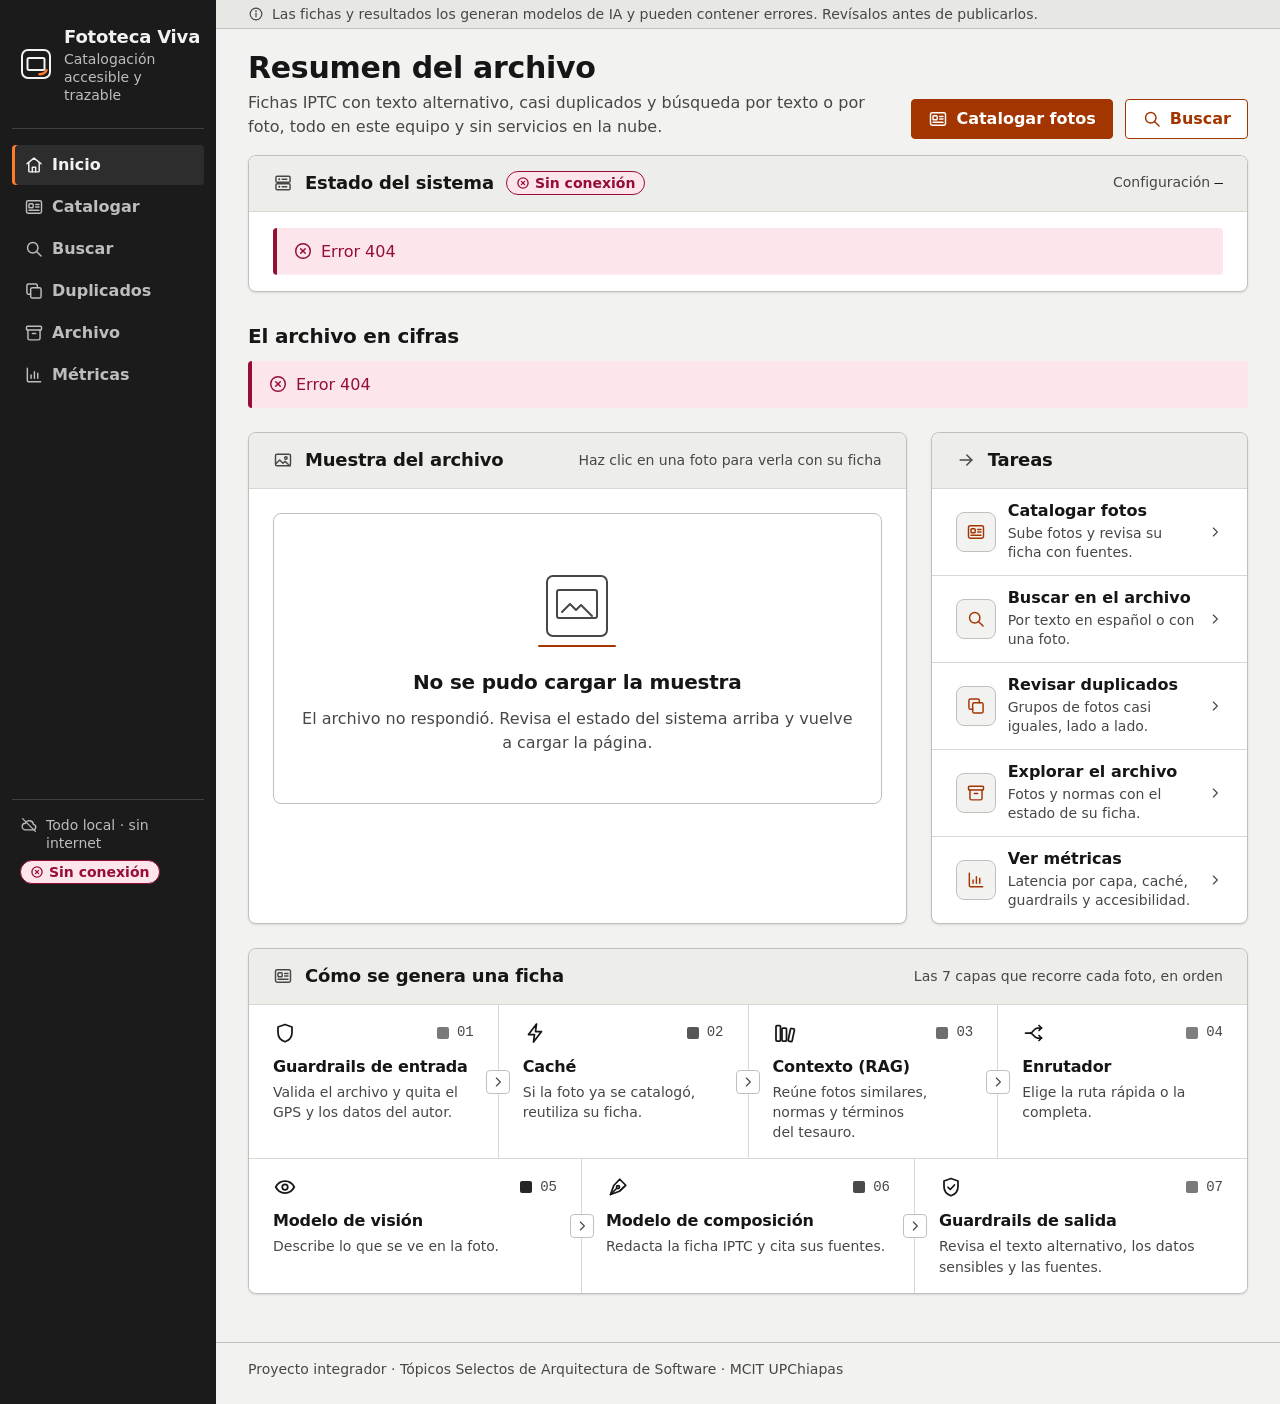
==== commit 3a262d0a: "Rediseño v3 · base r2: color por significado, cromo compacto y foto sobre gris Correcciones de la cr" ====
--- a/web/index.html
+++ b/web/index.html
@@ -33,7 +33,7 @@
         </ul>
       </nav>
       <div class="lateral-estado">
-        <p class="lateral-local"><svg class="icono" aria-hidden="true" focusable="false"><use href="#i-sin-red"/></svg><span class="lateral-local-texto">Todo local · sin internet</span></p>
+        <p class="lateral-local" title="Todo local · sin internet"><svg class="icono" aria-hidden="true" focusable="false"><use href="#i-sin-red"/></svg><span class="lateral-local-texto">Todo local · sin internet</span></p>
         <p class="lateral-salud"><span class="solo-lectores">Estado del sistema: </span><span class="insignia neutra">Consultando…</span></p>
       </div>
     </header>
--- a/web/css/base.css
+++ b/web/css/base.css
@@ -16,14 +16,15 @@
 
 /* ── 1. Tokens ─────────────────────────────────────────────────────────────────────────────────────────── */
 :root {
-  /* 1a. Color · paleta «Mesa de luz» (valores de e253cb1, sin cambios): grises neutros que no tiñen las fotos,
-     grafito y el naranja del lápiz graso solo para lo que importa. */
+  /* 1a. Color · paleta «Mesa de luz»: grises neutros que no tiñen las fotos, grafito y el naranja del lápiz graso solo
+     para la acción. COLOR POR SIGNIFICADO (ronda 2): verde, ámbar y rojo SOLO para estado (insignias, mensajes, medidor
+     y progreso); la procedencia tiene 4 familias exclusivas (chips); los datos van en grises; la información, neutra. */
   --fondo: #f2f2f0;
   --superficie: #ffffff;
   --superficie-2: #f2f2f1;
   --texto: #161616;
   --texto-suave: #474747;
-  --borde: #cdcdcb;
+  --borde: #c0c0bd;                  /* un paso más oscuro que v1: se lava menos en el proyector */
   --borde-fuerte: #6b6b6b;
   --enlace: #8c2f00;
   --acento: #a33600;
@@ -48,22 +49,25 @@
   --error: #960e34;
   --error-hover: #7a0b2a;
   --error-fondo: #fce6ec;
-  --info: #264c7a;
-  --info-fondo: #e5ecf5;
-  --chip-fondo: #f0f0ef;
+  --info: #3d3d3d;                   /* información y progreso: NEUTROS (el azul es solo de la procedencia «regla») */
+  --info-fondo: #ececea;
+  /* Procedencia (chips de fuente y su leyenda): 4 familias EXCLUSIVAS, ninguna de estado ni el naranja de acción.
+     Normas = azul acero · Vocabularios (tesauro, etiquetas) = petróleo · Personas (referencia humana, archivista) =
+     morado · Imagen (foto similar) = grafito. El tipo también va escrito y con su icono. */
+  --chip-fondo: #efefee;
   --chip-borde: #6b6b6b;
-  --chip-regla-fondo: #e6ecf6;
-  --chip-regla-borde: #3e5c94;
-  --chip-tesauro-fondo: #e2f1e7;
-  --chip-tesauro-borde: #2f7548;
-  --chip-foto-fondo: #ececec;
-  --chip-foto-borde: #4f4f4f;
-  --chip-archivista-fondo: #fdebe1;
-  --chip-archivista-borde: #b23a00;
-  --chip-referencia-fondo: #eee7f6;
-  --chip-referencia-borde: #6c4fa1;
-  --chip-etiqueta-fondo: #e1f0f2;
-  --chip-etiqueta-borde: #2b7380;
+  --chip-regla-fondo: #e3ebf7;
+  --chip-regla-borde: #2f5689;
+  --chip-tesauro-fondo: #dcefef;
+  --chip-tesauro-borde: #11646c;
+  --chip-foto-fondo: #e9e9e8;
+  --chip-foto-borde: #4a4a4a;
+  --chip-archivista-fondo: #f3e5f1;
+  --chip-archivista-borde: #7a3a70;
+  --chip-referencia-fondo: #ece6f6;
+  --chip-referencia-borde: #5e4596;
+  --chip-etiqueta-fondo: #e4f2f3;
+  --chip-etiqueta-borde: #2b6c74;
   --foto-fondo: #1b1b1b;
   --insignia-foto-fondo: rgba(27, 27, 27, .9);
   --insignia-foto-texto: #ffffff;
@@ -71,17 +75,18 @@
   --pie-fondo: #1b1b1b;
   --pie-texto: #d4d4d4;
   --pie-borde: #ff7a29;
-  /* Series de las gráficas (≥ 3:1 sobre la superficie). El color va por CLAVE de capa (comun.js · SERIE_CAPA):
-     1 total y serie por defecto, 2 modelo de visión, 3 contexto, 4 guardrails, 6 caché, 7 enrutador y 8 modelo de
-     composición. La 5 (carmesí, igual que --error) se reserva para «bloqueada» y errores. */
-  --grafica-1: #2f5f98;
-  --grafica-2: #18582e;
-  --grafica-3: #a26700;
-  --grafica-4: #6c4fa1;
+  /* Datos: barras en grises sobre una pista gris clara (≥ 3:1 sobre la superficie y la pista). --grafica-1 es la serie
+     por omisión de barras(). Las 2…8 (sin tonos de estado ni de procedencia) solo distinguen las capas en la barra
+     apilada del pie técnico, que sí suma: son los tiempos de UNA petición. 2 modelo de visión, 3 contexto,
+     4 guardrails, 6 caché, 7 enrutador y 8 modelo de composición. La 5 (carmesí = --error) queda para «bloqueada». */
+  --grafica-1: #3a3a3a;
+  --grafica-2: #262626;
+  --grafica-3: #6e6e6e;
+  --grafica-4: #7a7a7a;
   --grafica-5: #960e34;
-  --grafica-6: #00778a;
-  --grafica-7: #6f6f6f;
-  --grafica-8: #2b2b2b;
+  --grafica-6: #575757;
+  --grafica-7: #7f7f7f;
+  --grafica-8: #4a4a4a;
   --sombra: 0 1px 2px rgba(0, 0, 0, .12);
   --sombra-visor: 0 12px 40px rgba(0, 0, 0, .35);
 
@@ -92,18 +97,22 @@
   --lateral-activo-fondo: rgba(255, 255, 255, .08);
   --lateral-borde: rgba(255, 255, 255, .16);   /* filetes internos del grafito */
   --lateral-marca: #ff7a29;                    /* SOLO decorativa: barra de 3 px y filetes, nunca texto */
-  --panel-cabecera-fondo: #f7f7f5;
-  --borde-suave: #e3e3e0;                      /* separadores internos (filas, cabeceras de panel) */
+  --panel-cabecera-fondo: #ededea;             /* un paso más marcado que v1, para el proyector */
+  --borde-suave: #d7d7d4;                      /* separadores internos (filas, cabeceras de panel) */
   --montura: #ffffff;                          /* marco de diapositiva */
-  --montura-borde: #d4d4d1;
-  --lupa-fondo: #111111;                       /* fondo de la foto en la ficha y en el visor */
-  --lupa-texto: #e4e4e4;
-  --lupa-texto-suave: #b8b8b8;
+  --montura-borde: #c4c4c1;
+  --lupa-fondo: #e6e6e3;                       /* escenario de la foto (ficha, espera, duplicados): gris de mesa de luz */
+  --lupa-texto: #161616;
+  --lupa-texto-suave: #474747;
+  --visor-fondo: #111111;                      /* el visor sí es oscuro, como un lightbox */
+  --visor-texto: #e4e4e4;
+  --visor-texto-suave: #b8b8b8;
+  --franja-fondo: #e7e7e4;                     /* franja neutra del aviso de IA */
   --mesa-fondo: #fafaf8;                       /* zona de carga «mesa de luz» */
   --mesa-rejilla: #e6e6e2;                     /* retícula tenue de la mesa de luz */
   --escaneo: rgba(255, 255, 255, .22);         /* línea de escaneo sobre la lupa durante la espera */
-  --grafica-rejilla: #e3e3e0;                  /* rejilla tenue de las gráficas */
-  --grafica-pista: #efefed;                    /* pista (100 %) detrás de cada barra */
+  --grafica-rejilla: #d7d7d4;                  /* rejilla tenue de las gráficas */
+  --grafica-pista: #e5e5e2;                    /* pista (100 %) detrás de cada barra */
   --esqueleto-fondo: #e9e9e6;
   --esqueleto-brillo: #f7f7f5;
   --sombra-desplazable: rgba(0, 0, 0, .16);    /* aviso de que una tabla ancha se desplaza en horizontal */
@@ -239,19 +248,20 @@
 .app { min-height: 100vh; }
 .app-principal { display: flex; flex-direction: column; min-width: 0; min-height: 100vh; }
 
-/* Barra de grafito. Por omisión (< 1100 px) es una barra superior de dos filas: marca y estado arriba, navegación
-   horizontal abajo (se desplaza si no cabe; sin menú hamburguesa). Desde 1100 px es la barra lateral fija. */
-.lateral { display: flex; flex-wrap: wrap; align-items: center; gap: 0 var(--e-4); padding: var(--e-3) var(--e-4) 0;
+/* Barra de grafito. Por omisión (< 1000 px) es una barra superior compacta de dos filas: marca y estado arriba,
+   navegación horizontal abajo (se desplaza si no cabe, con un degradado en el borde; sin menú hamburguesa). De 1000 a
+   1099 px es UNA barra de 56 px (marca · módulos · estado). Desde 1100 px es la barra lateral fija. */
+.lateral { display: flex; flex-wrap: wrap; align-items: center; gap: 0 var(--e-4); padding: var(--e-2) var(--e-4) 0;
   background: var(--lateral-fondo); color: var(--lateral-texto); }
 .lateral :focus-visible { outline-color: var(--foco-cabecera); }
 .marca { order: 1; display: flex; align-items: center; gap: var(--e-3); min-width: 0; padding: var(--e-1) 0;
   color: var(--lateral-texto); text-decoration: none; }
 .marca:hover .marca-nombre { text-decoration: underline; text-decoration-thickness: 1px; text-underline-offset: .2em; }
-.logo { flex: none; width: 32px; height: 32px; fill: none; stroke-width: 2; stroke-linecap: round; stroke-linejoin: round; }
+.logo { flex: none; width: 28px; height: 28px; fill: none; stroke-width: 2; stroke-linecap: round; stroke-linejoin: round; }
 .logo-montura, .logo-ventana { stroke: currentColor; }
 .logo-trazo { stroke: var(--lateral-marca); stroke-width: 2.5; }
 .marca-texto { display: flex; flex-direction: column; min-width: 0; }
-.marca-nombre { font-size: var(--t-3); font-weight: var(--peso-medio); line-height: 1.2; letter-spacing: var(--tracking-titulos);
+.marca-nombre { font-size: var(--t-2); font-weight: var(--peso-medio); line-height: 1.2; letter-spacing: var(--tracking-titulos);
   white-space: nowrap; }
 .marca-lema { display: none; margin-top: 2px; font-size: var(--t-1); line-height: 1.3; color: var(--lateral-texto-suave); }
 
@@ -260,14 +270,17 @@
 .lateral-local { display: flex; align-items: center; gap: var(--e-2); font-size: var(--t-1); line-height: 1.3;
   color: var(--lateral-texto-suave); }
 .lateral-local .icono { width: 18px; height: 18px; }
-.lateral-local-texto { white-space: nowrap; }
+.lateral-local { cursor: default; }
+/* Fuera de la barra lateral, «Todo local · sin internet» queda para lectores de pantalla (y en el title): a la vista,
+   el icono y la insignia */
+.lateral-local-texto { position: absolute; width: 1px; height: 1px; overflow: hidden; clip: rect(0, 0, 0, 0); white-space: nowrap; }
 .lateral-salud { display: flex; align-items: center; min-height: var(--objetivo-min); }
 
-.navegacion { order: 3; flex: 1 0 100%; min-width: 0; margin: var(--e-2) calc(-1 * var(--e-4)) 0; }
+.navegacion { order: 3; flex: 1 0 100%; min-width: 0; margin: var(--e-1) calc(-1 * var(--e-4)) 0; }
 .navegacion ul { list-style: none; display: flex; gap: var(--e-1); margin: 0; padding: 0 var(--e-4); overflow-x: auto;
   scrollbar-width: thin; }
 .navegacion li { flex: none; }
-.navegacion a { display: flex; align-items: center; gap: var(--e-2); min-height: 2.75rem; padding: 0 var(--e-3);
+.navegacion a { display: flex; align-items: center; gap: var(--e-2); min-height: 2.5rem; padding: 0 10px;
   border-radius: var(--radio-1) var(--radio-1) 0 0; color: var(--lateral-texto-suave); font-weight: var(--peso-medio);
   text-decoration: none; white-space: nowrap; transition: background-color var(--transicion), color var(--transicion); }
 .navegacion a .icono { width: 20px; height: 20px; }
@@ -275,12 +288,21 @@
 .navegacion a[aria-current="page"] { background: var(--lateral-activo-fondo); color: var(--lateral-texto);
   box-shadow: inset 0 -3px 0 var(--lateral-marca); }
 .navegacion a:focus-visible { outline-offset: -3px; }
+/* Pista de que la barra de módulos se desplaza: el borde por el que queda contenido se desvanece (shell.js pone las
+   clases según scrollLeft). La máscara solo usa el canal alfa: cualquier token opaco sirve. */
+.navegacion ul.mas-der { -webkit-mask-image: linear-gradient(to left, transparent, var(--texto) 2.5rem);
+  mask-image: linear-gradient(to left, transparent, var(--texto) 2.5rem); }
+.navegacion ul.mas-izq { -webkit-mask-image: linear-gradient(to right, transparent, var(--texto) 2.5rem);
+  mask-image: linear-gradient(to right, transparent, var(--texto) 2.5rem); }
+.navegacion ul.mas-izq.mas-der {
+  -webkit-mask-image: linear-gradient(to right, transparent, var(--texto) 2.5rem, var(--texto) calc(100% - 2.5rem), transparent);
+  mask-image: linear-gradient(to right, transparent, var(--texto) 2.5rem, var(--texto) calc(100% - 2.5rem), transparent); }
 
 /* Aviso de IA (role=note), visible en todas las páginas */
-.aviso-ia { background: var(--aviso-fondo); color: var(--aviso); border-bottom: 1px solid var(--aviso-borde); }
+.aviso-ia { background: var(--franja-fondo); color: var(--texto-suave); border-bottom: 1px solid var(--borde); }
 .aviso-ia p { display: flex; align-items: flex-start; gap: var(--e-2); max-width: calc(var(--contenido-max) + 2 * var(--e-6));
-  margin: 0 auto; padding: var(--e-2) var(--e-4); font-size: var(--t-1); line-height: 1.45; }
-.aviso-ia .icono { width: 18px; height: 18px; margin-top: 1px; }
+  margin: 0 auto; padding: var(--e-1) var(--e-4); font-size: var(--t-1); line-height: 1.25rem; }
+.aviso-ia .icono { width: 16px; height: 16px; margin-top: 2px; }
 
 /* Contenido: 1280 px como máximo, 32 px de margen en escritorio y 16 en móvil. Es el contenedor de consulta. */
 main { flex: 1 0 auto; width: 100%; max-width: calc(var(--contenido-max) + 2 * var(--e-6)); margin-inline: auto;
@@ -288,10 +310,10 @@
 
 /* 3c. Encabezado de página: h1 · descripción (máx. 70ch) · acciones a la derecha */
 .encabezado-pagina { display: flex; flex-wrap: wrap; align-items: flex-end; justify-content: space-between;
-  gap: var(--e-4) var(--e-6); margin-bottom: var(--e-6); padding: var(--e-5) 0 var(--e-5); border-bottom: 1px solid var(--borde); }
+  gap: var(--e-3) var(--e-6); margin-bottom: var(--e-4); padding: 20px 0 0; }
 .encabezado-texto { flex: 1 1 30rem; min-width: 0; }
 .encabezado-pagina h1 { font-size: var(--t-5); }
-.encabezado-descripcion { max-width: var(--ancho-lectura); margin: var(--e-2) 0 0; color: var(--texto-suave); }
+.encabezado-descripcion { max-width: var(--ancho-lectura); margin: var(--e-1) 0 0; color: var(--texto-suave); }
 .encabezado-acciones { display: flex; flex-wrap: wrap; align-items: center; gap: var(--e-3); min-width: 0; }
 .encabezado-acciones:empty { display: none; }
 
@@ -321,8 +343,11 @@
 .boton.grande { min-height: var(--alto-control-grande); padding: var(--e-2) var(--e-5); font-size: var(--t-3); }
 .boton.discreto { min-height: 2.25rem; padding: var(--e-1) var(--e-3); font-size: var(--t-1); }
 .boton[aria-pressed="true"], .boton[aria-pressed="true"]:hover { background: var(--acento); color: var(--acento-texto); border-color: var(--acento); }
-.boton:disabled, .boton:disabled:hover, .boton[aria-disabled="true"] { background: var(--superficie-2); color: var(--texto-suave);
-  border: 1px dashed var(--borde-fuerte); box-shadow: none; cursor: not-allowed; }
+.boton:disabled, .boton[aria-disabled="true"] { opacity: .45; box-shadow: none; cursor: not-allowed; }
+.boton:disabled:hover { background: var(--acento); border-color: var(--acento); }
+.boton.secundario:disabled:hover { background: var(--superficie); border-color: var(--acento); }
+.boton.peligro:disabled:hover { background: var(--error); border-color: var(--error); }
+.boton.fantasma:disabled:hover, .boton.discreto.peligro:disabled:hover { background: transparent; }
 .boton[aria-busy="true"] { cursor: progress; }
 .boton[aria-busy="true"]::before { content: ""; flex: none; width: 1em; height: 1em; border: 2px solid currentColor;
   border-right-color: transparent; border-radius: 50%; animation: girar .8s linear infinite; }
@@ -344,7 +369,7 @@
 select { appearance: none; padding-right: var(--e-7); cursor: pointer;
   background-image: linear-gradient(45deg, transparent 50%, var(--texto) 50%), linear-gradient(135deg, var(--texto) 50%, transparent 50%);
   background-position: calc(100% - 20px) 50%, calc(100% - 14px) 50%; background-size: 6px 6px, 6px 6px; background-repeat: no-repeat; }
-input[readonly], textarea[readonly] { background: var(--superficie-2); border-style: dashed; }
+input[readonly], textarea[readonly] { background: var(--superficie-2); border-color: var(--borde); }
 input[type="file"] { max-width: 100%; font-size: var(--t-1); }
 input[type="file"]::file-selector-button { min-height: var(--alto-control); margin-right: var(--e-3); padding: var(--e-2) var(--e-4);
   border: 1px solid var(--acento); border-radius: var(--radio-1); background: var(--superficie); color: var(--acento);
@@ -465,8 +490,8 @@
 /* 4i. Medidor: barra con valor y límite («123/250»). Color por umbral (data-nivel) MÁS texto. */
 .medidor { display: flex; align-items: center; gap: var(--e-3); min-width: 0; margin-top: var(--e-1); }
 .medidor-barra { position: relative; flex: 1 1 8rem; min-width: 4rem; height: .5rem; overflow: hidden;
-  background: var(--grafica-pista); border-radius: var(--radio-pastilla); box-shadow: inset 0 0 0 1px var(--borde); }
-.medidor-relleno { position: absolute; inset: 0 auto 0 0; width: 0; background: var(--ok); border-radius: inherit;
+  background: var(--grafica-pista); border-radius: 2px; box-shadow: inset 0 0 0 1px var(--borde); }
+.medidor-relleno { position: absolute; inset: 0 auto 0 0; width: 0; background: var(--grafica-1); border-radius: inherit;
   transition: width var(--transicion); }
 .medidor[data-nivel="aviso"] .medidor-relleno { background: var(--aviso); }
 .medidor[data-nivel="error"] .medidor-relleno { background: var(--error); }
@@ -476,7 +501,7 @@
 
 /* 4j. Progreso de la espera: relleno contra el p95 y marca del p50 (línea oscura con halo blanco) */
 .progreso { position: relative; height: .75rem; margin: var(--e-3) 0 var(--e-1); background: var(--superficie);
-  border: 1px solid var(--info); border-radius: var(--radio-pastilla); overflow: hidden; }
+  border: 1px solid var(--info); border-radius: 2px; overflow: hidden; }
 .progreso-relleno { position: absolute; inset: 0 auto 0 0; width: 0; background: var(--info); transition: width 1s linear; }
 .progreso-marca { position: absolute; top: 0; bottom: 0; width: 3px; margin-left: -1px; background: var(--texto);
   box-shadow: 0 0 0 1px var(--superficie); }
@@ -537,7 +562,7 @@
 
 /* 4n. Estado vacío: ilustración original + título + texto + acción */
 .vacio { display: flex; flex-direction: column; align-items: center; gap: var(--e-3); padding: var(--e-7) var(--e-5);
-  text-align: center; background: var(--superficie); border: 1px dashed var(--borde-fuerte); border-radius: var(--radio-2); }
+  text-align: center; background: var(--superficie); border: 1px solid var(--borde); border-radius: var(--radio-2); }
 .vacio-ilustracion { width: 120px; height: 96px; color: var(--texto-suave); fill: none; stroke: currentColor; stroke-width: 2;
   stroke-linecap: round; stroke-linejoin: round; }
 /* Dentro de <use> no cruzan los selectores de ancestro: la clase se estiliza sola (se aplica al símbolo original) */
@@ -571,7 +596,7 @@
   background: none; color: inherit; text-align: left; cursor: zoom-in; }
 .boton-imagen img { display: block; }
 .boton-imagen .lupa { position: absolute; right: var(--e-2); bottom: var(--e-2); display: inline-flex; align-items: center; gap: .35em;
-  padding: .125rem .625rem; border-radius: var(--radio-pastilla); background: var(--insignia-foto-fondo); color: var(--insignia-foto-texto);
+  padding: .125rem .625rem; border-radius: var(--radio-1); background: var(--insignia-foto-fondo); color: var(--insignia-foto-texto);
   font-size: var(--t-1); font-weight: var(--peso-medio); line-height: 1.4; }
 .boton-imagen .lupa .icono { width: 16px; height: 16px; }
 .boton-imagen:hover .lupa { text-decoration: underline; }
@@ -591,9 +616,10 @@
 .visor-cabecera .boton.fantasma:hover { background: var(--superficie-2); }
 .visor-cuerpo { display: grid; grid-template-columns: minmax(0, 1fr); flex: 1 1 auto; min-height: 0; overflow: auto; }
 .visor-cuerpo figure { display: flex; flex-direction: column; justify-content: center; gap: var(--e-3); min-width: 0; margin: 0;
-  padding: var(--e-4); background: var(--lupa-fondo); color: var(--lupa-texto); }
-.visor-cuerpo img { display: block; width: 100%; max-height: 60vh; object-fit: contain; margin: 0 auto; }
-.visor-cuerpo figcaption { font-size: var(--t-1); color: var(--lupa-texto-suave); }
+  padding: var(--e-4); background: var(--visor-fondo); color: var(--visor-texto); }
+/* Nunca se amplía: la copia del archivo mide 512 px como máximo y se vería blanda; el pie dice a qué escala se ve */
+.visor-cuerpo img { display: block; width: auto; max-width: 100%; height: auto; max-height: 60vh; margin: 0 auto; }
+.visor-cuerpo figcaption { font-size: var(--t-1); color: var(--visor-texto-suave); }
 .visor-panel { min-width: 0; padding: var(--e-5); }
 .visor dl { display: grid; grid-template-columns: minmax(0, 1fr); gap: 0; margin: 0; }
 .visor dt { font-size: var(--t-1); font-weight: var(--peso-medio); color: var(--texto-suave); }
@@ -630,7 +656,7 @@
    tenue y color por CLAVE de capa (.serie-N). */
 .grafica { min-width: 0; margin: var(--e-3) 0 var(--e-5); }
 .grafica figcaption { margin-bottom: var(--e-2); font-size: var(--t-1); font-weight: var(--peso-medio); color: var(--texto); }
-svg.barra-apilada { display: block; width: 100%; height: 1.5rem; border-radius: var(--radio-1); overflow: hidden; background: var(--grafica-pista); }
+svg.barra-apilada { display: block; width: 100%; height: 1.5rem; border-radius: 2px; overflow: hidden; background: var(--grafica-pista); }
 svg.barra-apilada rect { stroke: var(--superficie); stroke-width: 1px; }
 svg.barra-svg { display: block; width: 100%; height: 1rem; overflow: visible; }
 .barra-svg .pista { fill: var(--grafica-pista); }
@@ -670,21 +696,27 @@
   .navegacion { margin-inline: calc(-1 * var(--e-6)); }
   .navegacion ul { padding-inline: var(--e-6); }
   .aviso-ia p, .pie p { padding-inline: var(--e-6); }
-  .marca-lema { display: block; }
-  .encabezado-pagina { padding-top: var(--e-6); }
   .encabezado-pagina h1 { font-size: var(--t-6); }
   .visor-cuerpo { grid-template-columns: minmax(0, 3fr) minmax(16rem, 2fr); }
   .visor-cuerpo figure { padding: var(--e-5); }
   .visor-cuerpo img { max-height: calc(100vh - 12rem); }
 }
-/* Móvil: la etiqueta «Todo local · sin internet» queda para los lectores de pantalla; el icono y la insignia, a la vista */
+/* Móvil */
 @media (max-width: 599.98px) {
-  .lateral-local-texto { position: absolute; width: 1px; height: 1px; overflow: hidden; clip: rect(0, 0, 0, 0); white-space: nowrap; }
   .panel-cabecera, .panel-pie { padding-inline: var(--e-4); }
   .panel-cuerpo { padding: var(--e-4); }
   .interpretada, .pie-tecnico dl { grid-template-columns: minmax(0, 1fr); gap: 0 var(--e-4); }
   .interpretada dd, .pie-tecnico dd { margin-bottom: var(--e-2); }
   .visor { width: calc(100vw - 1rem); max-height: calc(100vh - 1rem); }
+}
+
+/* De 1000 a 1099 px: UNA barra de 56 px (marca · módulos · estado), sin lema ni texto del estado */
+@media (min-width: 1000px) and (max-width: 1099.98px) {
+  .lateral { flex-wrap: nowrap; height: 56px; padding: 0 var(--e-5); gap: var(--e-4); }
+  .navegacion { order: 2; flex: 1 1 auto; align-self: stretch; margin: 0; }
+  .navegacion ul { height: 100%; padding: 0; }
+  .navegacion a { height: 100%; border-radius: 0; }
+  .lateral-estado { order: 3; flex: none; margin-left: 0; }
 }
 
 /* Barra lateral fija desde 1100 px: 216 px de grafito a la izquierda; la navegación es vertical y el elemento activo
@@ -695,8 +727,10 @@
   .lateral { position: sticky; top: 0; z-index: 10; align-self: start; flex-direction: column; flex-wrap: nowrap; align-items: stretch;
     gap: 0; height: 100vh; padding: var(--e-5) var(--e-3) var(--e-4); overflow-y: auto; }
   .marca { padding: 0 var(--e-2) var(--e-5); border-bottom: 1px solid var(--lateral-borde); }
+  .logo { width: 32px; height: 32px; }
+  .marca-nombre { font-size: var(--t-3); }
   .marca-texto { padding-top: 2px; }
-  .marca-lema { white-space: normal; }
+  .marca-lema { display: block; white-space: normal; }
   .navegacion { flex: none; margin: var(--e-4) 0 0; }
   .navegacion ul { flex-direction: column; gap: 2px; padding: 0; overflow: visible; }
   .navegacion a { min-height: 2.5rem; padding: 0 var(--e-3); border-radius: var(--radio-1); }
@@ -704,7 +738,7 @@
   .lateral-estado { order: 4; flex-direction: column; align-items: flex-start; gap: var(--e-2); margin: auto 0 0;
     padding: var(--e-4) var(--e-2) 0; border-top: 1px solid var(--lateral-borde); }
   .lateral-local { align-items: flex-start; }
-  .lateral-local-texto { white-space: normal; }
+  .lateral-local-texto { position: static; width: auto; height: auto; overflow: visible; clip: auto; white-space: normal; }
 }
 
 @media (prefers-reduced-motion: reduce) {
--- a/web/css/inicio.css
+++ b/web/css/inicio.css
@@ -42,6 +42,8 @@
 .cifras-inicio .medidor { flex-wrap: wrap; gap: var(--e-1) var(--e-3); margin-top: var(--e-2); }
 .cifras-inicio .medidor-barra { flex-basis: 100%; }
 .cifra-nota { margin: var(--e-1) 0 0; font-size: var(--t-1); line-height: 1.4; color: var(--texto-suave); }
+/* Las etiquetas son texto, no cifras: sin números tabulares (que .cifra hereda) */
+.cifras-inicio .cifra-etiqueta, .cifra-nota { font-variant-numeric: normal; }
 .cifra.cargando { gap: var(--e-2); }
 .cifra.cargando .esqueleto { margin: 0; }
 .esqueleto.bloque-cifra { width: 55%; height: 2.25rem; }
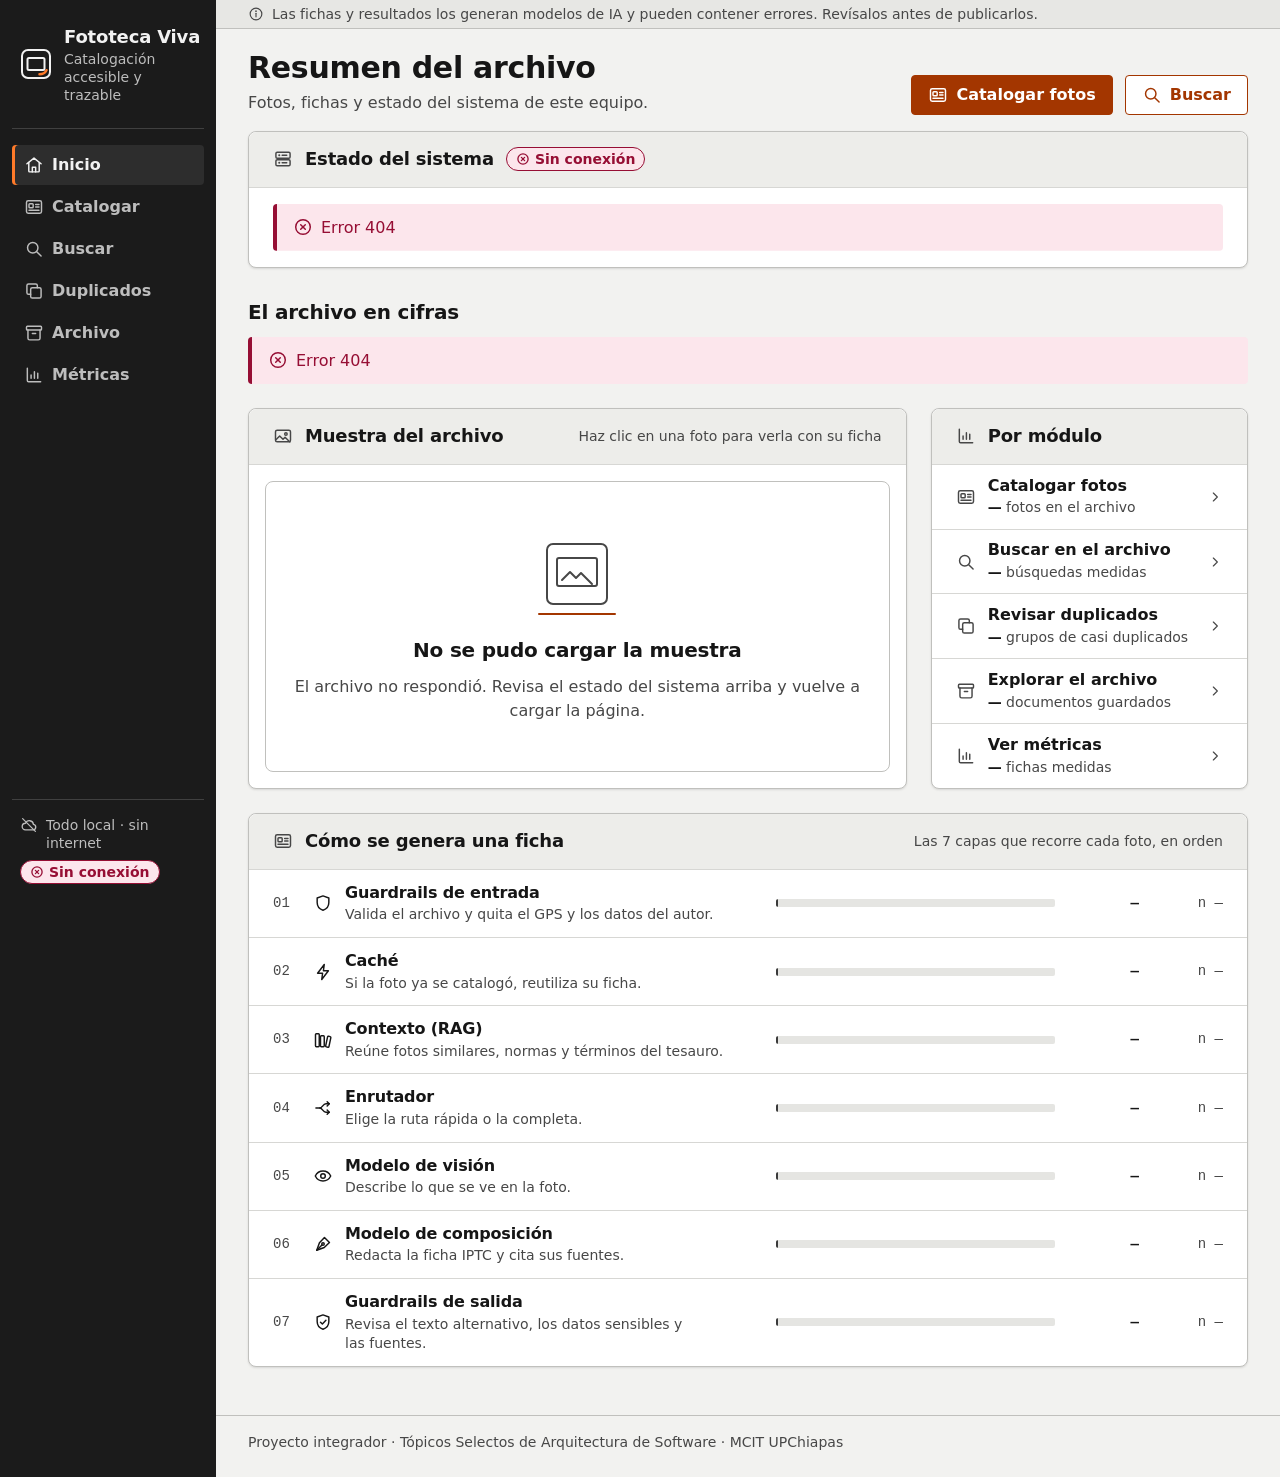
==== commit 10680086: "Rediseño v3 · Inicio (ronda 2): cifras por módulo, estado 3×2 alineado y capas en lista con p50 y n " ====
--- a/web/index.html
+++ b/web/index.html
@@ -33,7 +33,7 @@
         </ul>
       </nav>
       <div class="lateral-estado">
-        <p class="lateral-local" title="Todo local · sin internet"><svg class="icono" aria-hidden="true" focusable="false"><use href="#i-sin-red"/></svg><span class="lateral-local-texto">Todo local · sin internet</span></p>
+        <p class="lateral-local"><svg class="icono" aria-hidden="true" focusable="false"><use href="#i-sin-red"/></svg><span class="lateral-local-texto">Todo local · sin internet</span></p>
         <p class="lateral-salud"><span class="solo-lectores">Estado del sistema: </span><span class="insignia neutra">Consultando…</span></p>
       </div>
     </header>
@@ -45,7 +45,7 @@
         <header class="encabezado-pagina">
           <div class="encabezado-texto">
             <h1>Resumen del archivo</h1>
-            <p class="encabezado-descripcion">Fichas IPTC con texto alternativo, casi duplicados y búsqueda por texto o por foto, todo en este equipo y sin servicios en la nube.</p>
+            <p class="encabezado-descripcion" id="resumen-operativo">Fotos, fichas y estado del sistema de este equipo.</p>
           </div>
           <div class="encabezado-acciones">
             <a class="boton" href="catalogar.html"><svg class="icono" aria-hidden="true" focusable="false"><use href="#i-catalogar"/></svg>Catalogar fotos</a>
@@ -58,14 +58,15 @@
             <svg class="icono" aria-hidden="true" focusable="false"><use href="#i-servidor"/></svg>
             <h2 id="titulo-estado">Estado del sistema</h2>
             <p id="estado-general" aria-live="polite"><span class="solo-lectores">Estado general: </span><span class="insignia neutra"><svg class="icono" aria-hidden="true" focusable="false"><use href="#i-reloj"/></svg>Consultando…</span></p>
-            <p class="panel-auxiliar estado-meta"><span id="version-configuracion">Configuración <span class="mono">—</span></span><span id="precalentamiento"></span></p>
+            <p class="panel-auxiliar estado-meta"><span class="version-configuracion">Configuración <span class="mono">—</span></span><span class="precalentamiento"></span></p>
           </header>
           <div id="componentes" class="franja" aria-busy="true">
-            <article class="tarjeta componente cargando"><span class="esqueleto linea"></span><span class="esqueleto linea corta"></span><span class="esqueleto linea"></span></article>
-            <article class="tarjeta componente cargando"><span class="esqueleto linea"></span><span class="esqueleto linea corta"></span><span class="esqueleto linea"></span></article>
-            <article class="tarjeta componente cargando"><span class="esqueleto linea"></span><span class="esqueleto linea corta"></span><span class="esqueleto linea"></span></article>
-            <article class="tarjeta componente cargando"><span class="esqueleto linea"></span><span class="esqueleto linea corta"></span><span class="esqueleto linea"></span></article>
-            <article class="tarjeta componente cargando"><span class="esqueleto linea"></span><span class="esqueleto linea corta"></span><span class="esqueleto linea"></span></article>
+            <article class="tarjeta componente cargando"><span class="esqueleto linea"></span><span class="esqueleto linea corta"></span></article>
+            <article class="tarjeta componente cargando"><span class="esqueleto linea"></span><span class="esqueleto linea corta"></span></article>
+            <article class="tarjeta componente cargando"><span class="esqueleto linea"></span><span class="esqueleto linea corta"></span></article>
+            <article class="tarjeta componente cargando"><span class="esqueleto linea"></span><span class="esqueleto linea corta"></span></article>
+            <article class="tarjeta componente cargando"><span class="esqueleto linea"></span><span class="esqueleto linea corta"></span></article>
+            <div class="componente componente-config"><p class="componente-nombre"><svg class="icono" aria-hidden="true" focusable="false"><use href="#i-cpu"/></svg><span class="una-linea">Configuración</span></p><p class="componente-detalle una-linea"><span class="version-configuracion"><span class="mono">—</span></span><span class="precalentamiento"></span></p></div>
           </div>
         </section>
 
@@ -91,17 +92,17 @@
             </div>
           </section>
 
-          <section id="panel-tareas" class="panel col-4" aria-labelledby="titulo-tareas">
+          <section id="panel-modulos" class="panel col-4" aria-labelledby="titulo-modulos">
             <header class="panel-cabecera">
-              <svg class="icono" aria-hidden="true" focusable="false"><use href="#i-flecha"/></svg>
-              <h2 id="titulo-tareas">Tareas</h2>
+              <svg class="icono" aria-hidden="true" focusable="false"><use href="#i-metricas"/></svg>
+              <h2 id="titulo-modulos">Por módulo</h2>
             </header>
             <ul class="accesos">
-              <li><a class="acceso" href="catalogar.html"><span class="acceso-icono"><svg class="icono" aria-hidden="true" focusable="false"><use href="#i-catalogar"/></svg></span><span class="acceso-texto"><strong>Catalogar fotos</strong><span>Sube fotos y revisa su ficha con fuentes.</span></span><svg class="icono acceso-chevron" aria-hidden="true" focusable="false"><use href="#i-chevron"/></svg></a></li>
-              <li><a class="acceso" href="buscar.html"><span class="acceso-icono"><svg class="icono" aria-hidden="true" focusable="false"><use href="#i-buscar"/></svg></span><span class="acceso-texto"><strong>Buscar en el archivo</strong><span>Por texto en español o con una foto.</span></span><svg class="icono acceso-chevron" aria-hidden="true" focusable="false"><use href="#i-chevron"/></svg></a></li>
-              <li><a class="acceso" href="duplicados.html"><span class="acceso-icono"><svg class="icono" aria-hidden="true" focusable="false"><use href="#i-duplicados"/></svg></span><span class="acceso-texto"><strong>Revisar duplicados</strong><span>Grupos de fotos casi iguales, lado a lado.</span></span><svg class="icono acceso-chevron" aria-hidden="true" focusable="false"><use href="#i-chevron"/></svg></a></li>
-              <li><a class="acceso" href="archivo.html"><span class="acceso-icono"><svg class="icono" aria-hidden="true" focusable="false"><use href="#i-archivo"/></svg></span><span class="acceso-texto"><strong>Explorar el archivo</strong><span>Fotos y normas con el estado de su ficha.</span></span><svg class="icono acceso-chevron" aria-hidden="true" focusable="false"><use href="#i-chevron"/></svg></a></li>
-              <li><a class="acceso" href="metricas.html"><span class="acceso-icono"><svg class="icono" aria-hidden="true" focusable="false"><use href="#i-metricas"/></svg></span><span class="acceso-texto"><strong>Ver métricas</strong><span>Latencia por capa, caché, guardrails y accesibilidad.</span></span><svg class="icono acceso-chevron" aria-hidden="true" focusable="false"><use href="#i-chevron"/></svg></a></li>
+              <li><a class="acceso" href="catalogar.html"><svg class="icono" aria-hidden="true" focusable="false"><use href="#i-catalogar"/></svg><span class="acceso-texto"><strong>Catalogar fotos</strong><span class="acceso-dato" id="dato-catalogar"><span class="acceso-cifra">—</span> fotos en el archivo</span></span><svg class="icono acceso-chevron" aria-hidden="true" focusable="false"><use href="#i-chevron"/></svg></a></li>
+              <li><a class="acceso" href="buscar.html"><svg class="icono" aria-hidden="true" focusable="false"><use href="#i-buscar"/></svg><span class="acceso-texto"><strong>Buscar en el archivo</strong><span class="acceso-dato" id="dato-buscar"><span class="acceso-cifra">—</span> búsquedas medidas</span></span><svg class="icono acceso-chevron" aria-hidden="true" focusable="false"><use href="#i-chevron"/></svg></a></li>
+              <li><a class="acceso" href="duplicados.html"><svg class="icono" aria-hidden="true" focusable="false"><use href="#i-duplicados"/></svg><span class="acceso-texto"><strong>Revisar duplicados</strong><span class="acceso-dato" id="dato-duplicados"><span class="acceso-cifra">—</span> grupos de casi duplicados</span></span><svg class="icono acceso-chevron" aria-hidden="true" focusable="false"><use href="#i-chevron"/></svg></a></li>
+              <li><a class="acceso" href="archivo.html"><svg class="icono" aria-hidden="true" focusable="false"><use href="#i-archivo"/></svg><span class="acceso-texto"><strong>Explorar el archivo</strong><span class="acceso-dato" id="dato-archivo"><span class="acceso-cifra">—</span> documentos guardados</span></span><svg class="icono acceso-chevron" aria-hidden="true" focusable="false"><use href="#i-chevron"/></svg></a></li>
+              <li><a class="acceso" href="metricas.html"><svg class="icono" aria-hidden="true" focusable="false"><use href="#i-metricas"/></svg><span class="acceso-texto"><strong>Ver métricas</strong><span class="acceso-dato" id="dato-metricas"><span class="acceso-cifra">—</span> fichas medidas</span></span><svg class="icono acceso-chevron" aria-hidden="true" focusable="false"><use href="#i-chevron"/></svg></a></li>
             </ul>
           </section>
         </div>
--- a/web/css/inicio.css
+++ b/web/css/inicio.css
@@ -10,34 +10,37 @@
 /* Una sola línea con puntos suspensivos (el texto completo va en title) */
 .una-linea { display: block; min-width: 0; overflow: hidden; text-overflow: ellipsis; white-space: nowrap; line-height: 1.4; }
 
-/* ── Estado del sistema: cabecera con la insignia general, la configuración y el precalentamiento ── */
+/* ── Estado del sistema: UNA insignia general en la cabecera; por subsistema, ✓ (⚠ / ✕), nombre y un detalle ──
+   Celdas iguales con filetes de 1 px (el fondo asoma entre celdas). A 1000 y 1280 px, 5 en una fila cortaban
+   «Almacén de documentos»: va en 3×2 con la configuración en la sexta celda; 5 en una fila desde 75rem de contenido
+   (1536 px), con la configuración en la cabecera; una columna en móvil. */
 #panel-estado .panel-cabecera h2 { flex: 0 1 auto; }
 #estado-general { display: flex; align-items: center; margin: 0; }
-#panel-estado .estado-meta { display: flex; flex-wrap: wrap; align-items: center; gap: var(--e-1) var(--e-3); min-width: 0;
+#panel-estado .estado-meta { display: none; flex-wrap: wrap; align-items: center; gap: var(--e-1) var(--e-3); min-width: 0;
   margin-left: auto; }
 .estado-meta .mono { color: var(--texto); }
-#precalentamiento:empty { display: none; }
-
-/* Franja de 5 celdas con filetes de 1 px (el fondo de la franja asoma entre celdas). Cada celda: icono + nombre,
-   insignia + tecnología y un detalle; cada fila de UNA línea, así que todas miden lo mismo. */
-.franja { display: flex; flex-wrap: wrap; gap: 1px; background: var(--borde-suave);
+.estado-meta .precalentamiento:empty { display: none; }
+.estado-meta .precalentamiento::before { content: "·" / ""; margin-right: var(--e-3); }
+.franja { display: grid; grid-template-columns: minmax(0, 1fr); gap: 1px; background: var(--borde-suave);
   clip-path: inset(0 round 0 0 calc(var(--radio-2) - 1px) calc(var(--radio-2) - 1px)); }
-.franja .componente { display: flex; flex-direction: column; gap: var(--e-2); flex: 1 1 100%; min-width: 0; margin: 0;
-  padding: var(--e-4); background: var(--superficie); border: 0; border-radius: 0; box-shadow: none; }
+.franja .componente { display: flex; flex-direction: column; justify-content: center; gap: var(--e-1); min-width: 0; margin: 0;
+  padding: var(--e-3) var(--e-4); background: var(--superficie); border: 0; border-radius: 0; box-shadow: none; }
 .franja .componente p, .franja .componente h3 { margin: 0; }
-.componente-nombre { display: flex; align-items: center; gap: var(--e-2); min-width: 0; font-size: var(--t-2); }
-.componente-nombre > .icono { width: 20px; height: 20px; color: var(--texto-suave); }
-.componente-estado { display: flex; align-items: center; gap: var(--e-2); min-width: 0; }
-.componente-estado .insignia { flex: none; }
-.componente-tecnologia { font-family: var(--fuente-mono); font-size: var(--t-1); color: var(--texto-suave); }
-.componente-detalle { font-size: var(--t-1); color: var(--texto); }
-.componente.con-error .componente-detalle { color: var(--error); }
-.franja .componente.cargando { gap: var(--e-3); }
-.franja .componente.cargando .esqueleto { height: 1.25rem; margin: 0; }
+.componente-nombre { display: flex; align-items: center; gap: var(--e-2); min-width: 0; font-size: var(--t-1);
+  font-weight: var(--peso-medio); }
+.componente-nombre > .icono { width: 16px; height: 16px; stroke-width: 2.25; color: var(--texto-suave); }
+.componente.estado-ok .componente-marca { color: var(--ok); }
+.componente.estado-degradado .componente-marca { color: var(--aviso); }
+.componente.estado-error .componente-marca, .componente.estado-error .componente-detalle { color: var(--error); }
+.componente-detalle { font-size: var(--t-1); color: var(--texto-suave); }
+.componente-config .mono { color: var(--texto); }
+.componente-config .precalentamiento:not(:empty)::before { content: "·" / ""; margin: 0 var(--e-2); }
+.franja .componente.cargando { gap: var(--e-2); }
+.franja .componente.cargando .esqueleto { height: 1.125rem; margin: 0; }
 .franja.con-mensaje { display: block; padding: 0 var(--e-5); background: var(--superficie); }
 
-/* ── El archivo en cifras ── */
-.cifras-inicio { display: grid; grid-template-columns: repeat(2, minmax(0, 1fr)); gap: var(--e-4); }
+/* ── El archivo en cifras: cada mosaico con su altura (sin estirarse) ── */
+.cifras-inicio { display: grid; grid-template-columns: repeat(2, minmax(0, 1fr)); gap: var(--e-4); align-items: start; }
 .cifras-inicio > .mensaje { grid-column: 1 / -1; margin: 0; }
 .cifras-inicio .medidor { flex-wrap: wrap; gap: var(--e-1) var(--e-3); margin-top: var(--e-2); }
 .cifras-inicio .medidor-barra { flex-basis: 100%; }
@@ -48,101 +51,91 @@
 .cifra.cargando .esqueleto { margin: 0; }
 .esqueleto.bloque-cifra { width: 55%; height: 2.25rem; }
 
-/* ── Dos columnas 8/4: muestra del archivo y tareas (misma altura) ── */
+/* ── Dos columnas 8/4: muestra del archivo y cifras por módulo (misma altura) ── */
 .inicio-columnas { align-items: stretch; }
 
-/* Hoja de contactos: monturas 4:3 sin rotar, fotograma en mono y titular de una línea */
-.hoja-contactos { list-style: none; display: grid; grid-template-columns: repeat(2, minmax(0, 1fr)); gap: var(--e-4) var(--e-3);
+/* Hoja de contactos: monturas 4:3 sin rotar, fotograma en mono sobre la foto y titular de dos líneas */
+#panel-muestra .panel-cuerpo { padding: var(--e-4); }
+.hoja-contactos { list-style: none; display: grid; grid-template-columns: repeat(2, minmax(0, 1fr)); gap: var(--e-3) var(--e-3);
   margin: 0; padding: 0; }
 .hoja-contactos > li { min-width: 0; }
 .hoja-contactos > li:nth-child(n+7) { display: none; }   /* en móvil, 6 fotos bastan */
 .hoja-contactos > li.vacio { grid-column: 1 / -1; }
 .hoja-contactos .montura { height: 100%; transition: border-color var(--transicion), box-shadow var(--transicion); }
 .hoja-contactos .montura:hover, .hoja-contactos .montura:focus-within { border-color: var(--borde-fuerte); box-shadow: var(--sombra-2); }
-.hoja-contactos figcaption { justify-content: flex-start; margin-top: var(--e-2); }
-/* Número de fotograma impreso en la esquina de la foto (mono, sobre grafito translúcido) */
+.hoja-contactos figcaption { display: block; margin-top: var(--e-2); }
 .hoja-contactos .boton-imagen .fotograma { position: absolute; top: var(--e-1); left: var(--e-1); display: block; margin: 0;
   padding: 0 var(--e-1); border-radius: 2px; background: var(--insignia-foto-fondo); color: var(--insignia-foto-texto);
   font-size: var(--t-1); line-height: 1.4; }
-.muestra-titular { flex: 1 1 auto; min-width: 0; overflow: hidden; text-overflow: ellipsis; white-space: nowrap; color: var(--texto); }
+.muestra-titular { display: -webkit-box; -webkit-box-orient: vertical; -webkit-line-clamp: 2; line-clamp: 2; overflow: hidden;
+  min-width: 0; color: var(--texto); }
 .hoja-contactos .cargando .esqueleto.linea { margin: var(--e-2) 0 0; }
 
-/* Tareas: una fila por página, con icono, verbo, una línea y chevron; las filas reparten la altura del panel */
-#panel-tareas { display: flex; flex-direction: column; }
+/* Por módulo: una fila por página con su cifra en vivo; las filas reparten la altura del panel */
+#panel-modulos { display: flex; flex-direction: column; }
 .accesos { list-style: none; display: flex; flex-direction: column; flex: 1 1 auto; margin: 0; padding: 0; }
 .accesos > li { display: flex; flex: 1 1 auto; min-width: 0; }
 .accesos > li + li { border-top: 1px solid var(--borde-suave); }
-.acceso { display: flex; flex: 1 1 auto; align-items: center; gap: var(--e-3); min-width: 0; min-height: 4rem;
-  padding: var(--e-3) var(--e-5); color: var(--texto); text-decoration: none; transition: background-color var(--transicion); }
+.acceso { display: flex; flex: 1 1 auto; align-items: center; gap: var(--e-3); min-width: 0; min-height: 3.5rem;
+  padding: var(--e-2) var(--e-5); color: var(--texto); text-decoration: none; transition: background-color var(--transicion); }
 .accesos > li:last-child .acceso { border-radius: 0 0 var(--radio-2) var(--radio-2); }
-.acceso:hover { background: var(--acento-fondo); }
+.acceso > .icono:first-child { width: 20px; height: 20px; color: var(--texto-suave); }
+.acceso:hover { background: var(--superficie-2); }
 .acceso:focus-visible { outline-offset: -3px; }
-.acceso-icono { display: grid; place-items: center; flex: none; width: 2.5rem; height: 2.5rem; border: 1px solid var(--borde);
-  border-radius: var(--radio-2); background: var(--superficie-2); color: var(--acento); }
-.acceso-icono .icono { width: 20px; height: 20px; }
 .acceso-texto { display: flex; flex-direction: column; gap: 2px; flex: 1 1 auto; min-width: 0; }
-.acceso-texto strong { font-weight: var(--peso-medio); line-height: 1.3; }
-.acceso-texto span { font-size: var(--t-1); line-height: 1.4; color: var(--texto-suave); }
-.acceso:hover .acceso-texto strong { text-decoration: underline; text-decoration-thickness: 1px; text-underline-offset: .15em; }
+.acceso-texto strong { font-weight: var(--peso-medio); line-height: 1.3; text-decoration: none; }
+.acceso:is(:hover, :focus-visible) .acceso-texto strong { text-decoration: underline; text-decoration-color: var(--acento);
+  text-decoration-thickness: 2px; text-underline-offset: .2em; }
+.acceso-dato { font-size: var(--t-1); line-height: 1.4; color: var(--texto-suave); }
+.acceso-cifra { font-weight: var(--peso-medio); font-variant-numeric: tabular-nums; color: var(--texto); }
 .acceso-chevron { flex: none; width: 16px; height: 16px; color: var(--texto-suave); transition: transform var(--transicion); }
 .acceso:hover .acceso-chevron { transform: translateX(2px); }
 
-/* ── Cómo se genera una ficha: la tubería de las 7 capas ──
-   Móvil: cuadrícula de 2. Desde 40rem: 4 + 3 sobre 12 columnas (antes del modelo / generación y control). Desde 75rem:
-   las 7 en una fila. Las flechas solo unen etapas vecinas de la misma fila. */
-.tuberia { list-style: none; display: grid; grid-template-columns: repeat(2, minmax(0, 1fr)); gap: 1px; margin: 0; padding: 0;
-  background: var(--borde-suave); }
-#panel-tuberia:has(#tuberia-total[hidden]) .tuberia {
-  clip-path: inset(0 round 0 0 calc(var(--radio-2) - 1px) calc(var(--radio-2) - 1px)); }
-.etapa { position: relative; display: flex; flex-direction: column; gap: var(--e-1); min-width: 0; padding: var(--e-4) var(--e-5);
-  background: var(--superficie); }
-.etapa:last-child { grid-column: 1 / -1; }
-.etapa-cabeza { display: flex; align-items: center; justify-content: space-between; gap: var(--e-2); margin-bottom: var(--e-2); }
-.etapa-cabeza > .icono { color: var(--texto); }
-.etapa-numero { display: inline-flex; align-items: center; font-family: var(--fuente-mono); font-size: var(--t-1);
+/* ── Cómo se genera una ficha: lista vertical de las 7 capas (número, icono, nombre y descripción, barra del p50 con
+   escala común, p50 y n en mono). Barras neutras; la capa más lenta, en acento. Sin colores por capa. ── */
+.tuberia { list-style: none; margin: 0; padding: 0; }
+.etapa { display: grid; grid-template-columns: 1.75rem 1.25rem minmax(0, 1fr) auto auto;
+  grid-template-areas: "numero icono texto texto texto" "numero icono barra p50 n";
+  align-items: center; gap: var(--e-1) var(--e-3); min-width: 0; padding: var(--e-3) var(--e-4); }
+.etapa + .etapa { border-top: 1px solid var(--borde-suave); }
+.etapa-numero { grid-area: numero; align-self: start; padding-top: 2px; font-family: var(--fuente-mono); font-size: var(--t-1);
   font-variant-numeric: tabular-nums; color: var(--texto-suave); }
-.etapa-numero .muestra { margin-right: var(--e-2); }
-.etapa h3 { margin: 0; font-size: var(--t-2); line-height: 1.3; }
-.etapa-texto { margin: 0; font-size: var(--t-1); line-height: 1.45; color: var(--texto-suave); }
-.etapa-tiempo { margin: auto 0 0; padding-top: var(--e-2); font-family: var(--fuente-mono); font-size: var(--t-1); color: var(--texto-suave); }
-.etapa-tiempo .valor { font-weight: var(--peso-medio); color: var(--texto); }
-.etapa-flecha { display: none; position: absolute; z-index: 1; top: 50%; right: calc(-1 * var(--e-3) - .5px); width: var(--e-5);
-  height: var(--e-5); align-items: center; justify-content: center; transform: translateY(-50%); background: var(--superficie);
-  border: 1px solid var(--borde); border-radius: var(--radio-1); color: var(--texto-suave); }
-.etapa-flecha .icono { width: 16px; height: 16px; }
-.etapa:nth-child(odd) .etapa-flecha { display: flex; }
-#tuberia-total { margin: 0; }
+.etapa-icono { grid-area: icono; align-self: start; width: 20px; height: 20px; margin-top: 2px; color: var(--texto); }
+.etapa-texto { grid-area: texto; min-width: 0; }
+.etapa-texto h3 { margin: 0; font-size: var(--t-2); line-height: 1.35; }
+.etapa-texto p { margin: 2px 0 0; font-size: var(--t-1); line-height: 1.4; color: var(--texto-suave); }
+.etapa-barra { grid-area: barra; position: relative; display: block; height: .5rem; min-width: 3rem; overflow: hidden;
+  background: var(--grafica-pista); border-radius: 2px; }
+.etapa-relleno { position: absolute; inset: 0 auto 0 0; width: 0; min-width: 2px; background: var(--grafica-1); border-radius: 2px; }
+.etapa.dominante .etapa-relleno { background: var(--acento); }
+.etapa-p50, .etapa-n { margin: 0; font-family: var(--fuente-mono); font-size: var(--t-1); font-variant-numeric: tabular-nums;
+  text-align: right; white-space: nowrap; }
+.etapa-p50 { grid-area: p50; min-width: 4.5rem; color: var(--texto); }
+.etapa-p50 .valor { font-weight: var(--peso-medio); }
+.etapa-n { grid-area: n; min-width: 4.5rem; color: var(--texto-suave); }
+#tuberia-total { gap: var(--e-1) var(--e-3); margin: 0; }
 #tuberia-total > .icono { width: 20px; height: 20px; color: var(--texto-suave); }
-#tuberia-total { gap: var(--e-1) var(--e-3); }
 #tuberia-total > .mono { font-weight: var(--peso-medio); color: var(--texto); }
 #tuberia-total > .suave { font-size: var(--t-1); }
 
 /* ── Disposición por ancho del contenido ── */
 @container contenido (min-width: 36rem) {
-  .franja .componente { flex: 1 1 calc(50% - 1px); }
+  .franja { grid-template-columns: repeat(3, minmax(0, 1fr)); }
   .hoja-contactos { grid-template-columns: repeat(4, minmax(0, 1fr)); }
   .hoja-contactos > li:nth-child(n+7) { display: block; }
 }
 @container contenido (min-width: 40rem) {
   .cifras-inicio { grid-template-columns: repeat(4, minmax(0, 1fr)); }
-  .tuberia { grid-template-columns: repeat(12, minmax(0, 1fr)); }
-  .etapa, .etapa:last-child { grid-column: span 3; }
-  .etapa:nth-child(n+5), .etapa:nth-child(n+5):last-child { grid-column: span 4; }
-  .etapa .etapa-flecha { display: flex; }
-  .etapa:nth-child(4) .etapa-flecha { display: none; }
-  #precalentamiento::before { content: "·" / ""; margin-right: var(--e-3); }
+  .etapa { grid-template-columns: 1.75rem 1.25rem minmax(0, 1.5fr) minmax(4rem, 1fr) auto auto;
+    grid-template-areas: "numero icono texto barra p50 n"; padding-inline: var(--e-5); }
+  .etapa-numero, .etapa-icono { align-self: center; padding-top: 0; margin-top: 0; }
 }
 @container contenido (min-width: 56rem) {
-  .franja .componente { flex: 1 1 calc(33.333% - 1px); }
   .cifras-inicio { gap: var(--e-5); }
 }
-/* 5 en una fila: cada celda toma su ancho natural y reparten el sobrante (ningún nombre se corta a 1280) */
-@container contenido (min-width: 62rem) {
-  .franja { flex-wrap: nowrap; }
-  .franja .componente { flex: 1 1 auto; }
+/* Una fila de 5: la configuración vuelve a la cabecera */
+@container contenido (min-width: 75rem) {
+  .franja { grid-template-columns: repeat(5, minmax(0, 1fr)); }
+  .franja .componente-config { display: none; }
+  #panel-estado .estado-meta { display: flex; }
 }
-@container contenido (min-width: 75rem) {
-  .tuberia { grid-template-columns: repeat(7, minmax(0, 1fr)); }
-  .etapa, .etapa:nth-child(n+5), .etapa:nth-child(n+5):last-child { grid-column: auto; }
-  .etapa:nth-child(4) .etapa-flecha { display: flex; }
-}
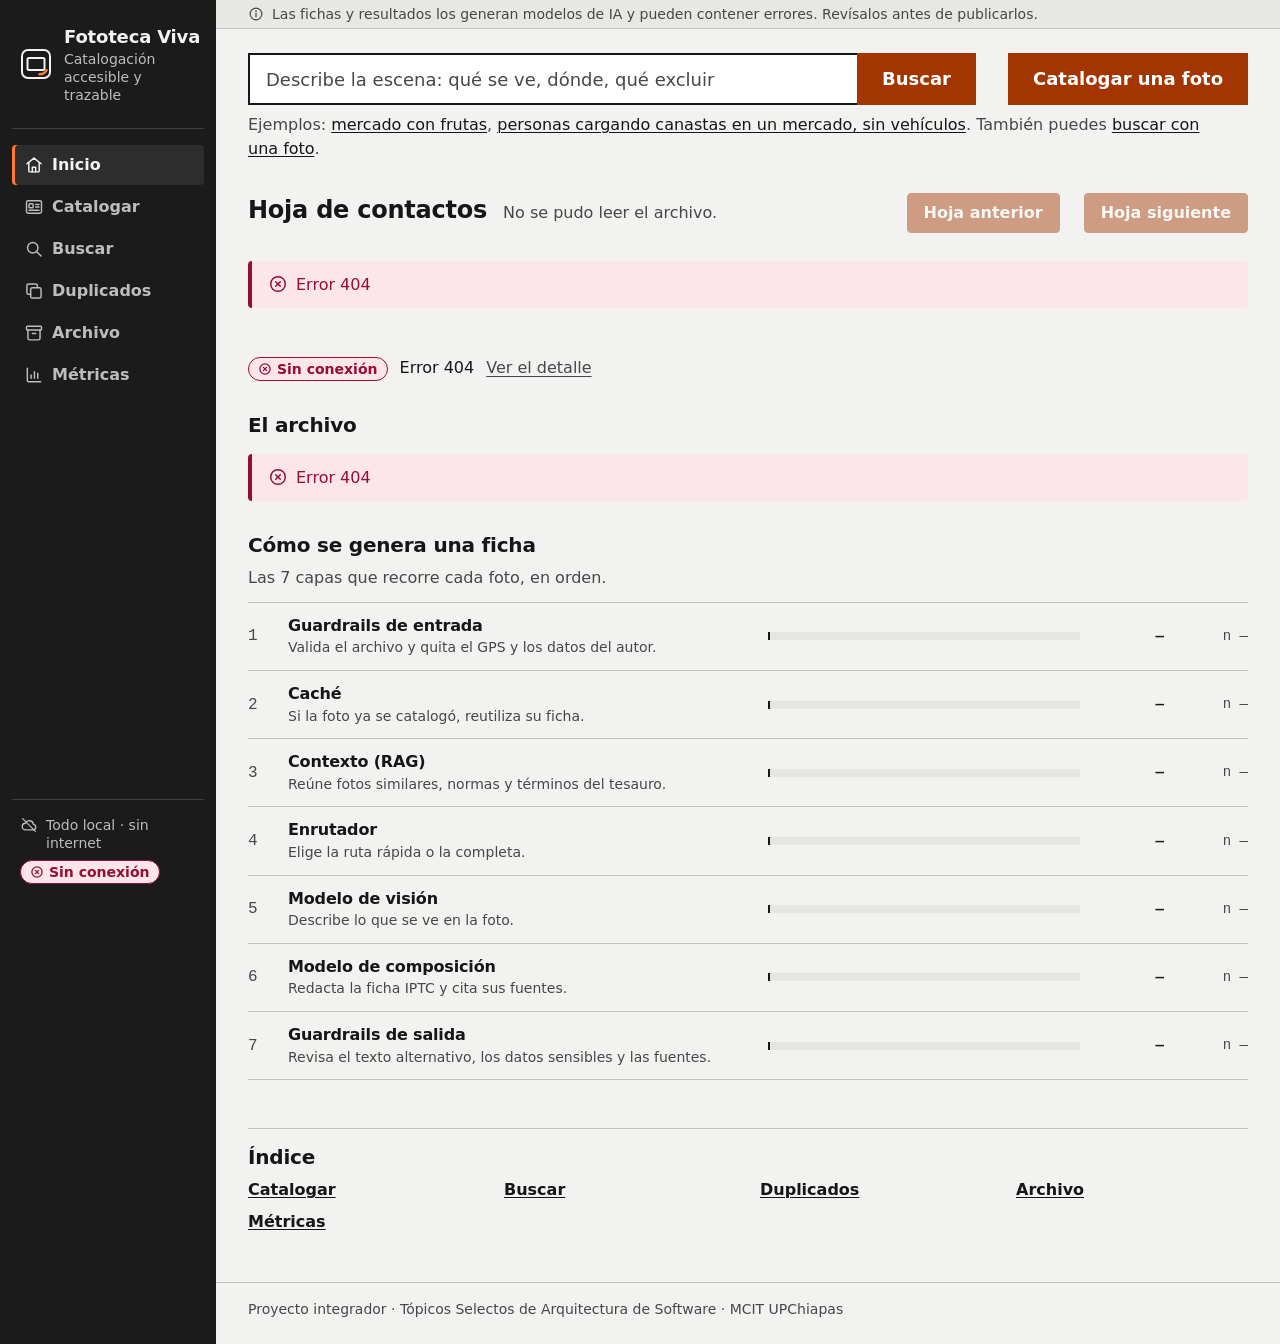
==== commit 352986ef: "Rediseño v4 · Inicio y Buscar: estructura «Mesa de luz» sobre el contrato de la base Inicio: - Arrib" ====
--- a/web/index.html
+++ b/web/index.html
@@ -33,7 +33,7 @@
         </ul>
       </nav>
       <div class="lateral-estado">
-        <p class="lateral-local"><svg class="icono" aria-hidden="true" focusable="false"><use href="#i-sin-red"/></svg><span class="lateral-local-texto">Todo local · sin internet</span></p>
+        <p class="lateral-local" title="Todo local · sin internet"><svg class="icono" aria-hidden="true" focusable="false"><use href="#i-sin-red"/></svg><span class="lateral-local-texto">Todo local · sin internet</span></p>
         <p class="lateral-salud"><span class="solo-lectores">Estado del sistema: </span><span class="insignia neutra">Consultando…</span></p>
       </div>
     </header>
@@ -42,80 +42,73 @@
         <p><svg class="icono" aria-hidden="true" focusable="false"><use href="#i-info"/></svg><span>Las fichas y resultados los generan modelos de IA y pueden contener errores. Revísalos antes de publicarlos.</span></p>
       </div>
       <main id="contenido">
-        <header class="encabezado-pagina">
-          <div class="encabezado-texto">
-            <h1>Resumen del archivo</h1>
-            <p class="encabezado-descripcion" id="resumen-operativo">Fotos, fichas y estado del sistema de este equipo.</p>
+        <!-- ═══ Contenido de la página (dueño: la tarea de la página) ═══ -->
+        <!-- La búsqueda abre Buscar con la consulta (buscar.html?q=…); «Catalogar una foto» es la única acción primaria -->
+        <form id="busqueda-inicio" class="busqueda-mesa" role="search" action="buscar.html" method="get">
+          <label class="solo-lectores" for="consulta-inicio">Buscar en el archivo</label>
+          <div class="busqueda-fila">
+            <input id="consulta-inicio" name="q" type="search" minlength="2" maxlength="300" required autocomplete="off"
+                   placeholder="Describe la escena: qué se ve, dónde, qué excluir">
+            <button class="boton" type="submit">Buscar</button>
           </div>
-          <div class="encabezado-acciones">
-            <a class="boton" href="catalogar.html"><svg class="icono" aria-hidden="true" focusable="false"><use href="#i-catalogar"/></svg>Catalogar fotos</a>
-            <a class="boton secundario" href="buscar.html"><svg class="icono" aria-hidden="true" focusable="false"><use href="#i-buscar"/></svg>Buscar</a>
+          <a class="boton primario" href="catalogar.html">Catalogar una foto</a>
+          <p class="ejemplos">Ejemplos: <a href="buscar.html?q=mercado%20con%20frutas">mercado con frutas</a>, <a href="buscar.html?q=personas%20cargando%20canastas%20en%20un%20mercado%2C%20sin%20veh%C3%ADculos">personas cargando canastas en un mercado, sin vehículos</a>. También puedes <a href="buscar.html#con-foto">buscar con una foto</a>.</p>
+        </form>
+
+        <!-- La hoja de contactos del archivo: 24 fotogramas por hoja, numerados por su posición en el archivo -->
+        <section id="hoja" class="hoja" aria-labelledby="titulo-hoja">
+          <div class="hoja-cabeza">
+            <h1 id="titulo-hoja">Hoja de contactos</h1>
+            <p id="hoja-rango" class="hoja-rango">Consultando el archivo…</p>
+            <nav class="paginas" aria-label="Hojas de contactos">
+              <button id="hoja-anterior" class="boton texto" type="button" disabled>Hoja anterior</button>
+              <button id="hoja-siguiente" class="boton texto" type="button" disabled>Hoja siguiente</button>
+            </nav>
           </div>
-        </header>
-        <!-- ═══ Contenido de la página (dueño: la tarea de la página) ═══ -->
-        <section id="panel-estado" class="panel" aria-labelledby="titulo-estado">
-          <header class="panel-cabecera">
-            <svg class="icono" aria-hidden="true" focusable="false"><use href="#i-servidor"/></svg>
-            <h2 id="titulo-estado">Estado del sistema</h2>
-            <p id="estado-general" aria-live="polite"><span class="solo-lectores">Estado general: </span><span class="insignia neutra"><svg class="icono" aria-hidden="true" focusable="false"><use href="#i-reloj"/></svg>Consultando…</span></p>
-            <p class="panel-auxiliar estado-meta"><span class="version-configuracion">Configuración <span class="mono">—</span></span><span class="precalentamiento"></span></p>
-          </header>
-          <div id="componentes" class="franja" aria-busy="true">
-            <article class="tarjeta componente cargando"><span class="esqueleto linea"></span><span class="esqueleto linea corta"></span></article>
-            <article class="tarjeta componente cargando"><span class="esqueleto linea"></span><span class="esqueleto linea corta"></span></article>
-            <article class="tarjeta componente cargando"><span class="esqueleto linea"></span><span class="esqueleto linea corta"></span></article>
-            <article class="tarjeta componente cargando"><span class="esqueleto linea"></span><span class="esqueleto linea corta"></span></article>
-            <article class="tarjeta componente cargando"><span class="esqueleto linea"></span><span class="esqueleto linea corta"></span></article>
-            <div class="componente componente-config"><p class="componente-nombre"><svg class="icono" aria-hidden="true" focusable="false"><use href="#i-cpu"/></svg><span class="una-linea">Configuración</span></p><p class="componente-detalle una-linea"><span class="version-configuracion"><span class="mono">—</span></span><span class="precalentamiento"></span></p></div>
-          </div>
+          <ol id="tira" class="tira hoja-contactos" aria-labelledby="titulo-hoja" aria-busy="true"></ol>
+          <p id="eleccion" class="eleccion" aria-live="polite" hidden></p>
+        </section>
+
+        <!-- Estado del sistema en una línea; el detalle de los 5 componentes, desplegable -->
+        <section class="linea-estado" aria-labelledby="titulo-estado">
+          <h2 id="titulo-estado" class="solo-lectores">Estado del sistema</h2>
+          <details class="estado-detalle">
+            <summary><span id="estado-general" aria-live="polite"><span class="solo-lectores">Estado general: </span><span class="insignia neutra">Consultando…</span></span>
+              <span id="estado-resumen" class="estado-resumen">Comprobando los componentes del sistema.</span>
+              <span class="estado-ver">Ver el detalle</span></summary>
+            <div id="componentes" class="componentes" aria-busy="true">
+              <article class="tarjeta componente cargando"><span class="esqueleto linea"></span></article>
+              <article class="tarjeta componente cargando"><span class="esqueleto linea"></span></article>
+              <article class="tarjeta componente cargando"><span class="esqueleto linea"></span></article>
+              <article class="tarjeta componente cargando"><span class="esqueleto linea"></span></article>
+              <article class="tarjeta componente cargando"><span class="esqueleto linea"></span></article>
+            </div>
+            <p id="estado-configuracion" class="estado-configuracion"></p>
+          </details>
         </section>
 
         <section class="seccion-cifras" aria-labelledby="titulo-cifras">
-          <h2 id="titulo-cifras">El archivo en cifras</h2>
-          <div id="cifras" class="cifras-inicio" aria-live="polite" aria-busy="true">
-            <div class="cifra cargando"><span class="esqueleto linea corta"></span><span class="esqueleto bloque-cifra"></span><span class="esqueleto linea"></span></div>
-            <div class="cifra cargando"><span class="esqueleto linea corta"></span><span class="esqueleto bloque-cifra"></span><span class="esqueleto linea"></span></div>
-            <div class="cifra cargando"><span class="esqueleto linea corta"></span><span class="esqueleto bloque-cifra"></span><span class="esqueleto linea"></span></div>
-            <div class="cifra cargando"><span class="esqueleto linea corta"></span><span class="esqueleto bloque-cifra"></span><span class="esqueleto linea"></span></div>
-          </div>
+          <h2 id="titulo-cifras">El archivo</h2>
+          <div id="cifras" class="cifras-frase" aria-live="polite" aria-busy="true"><p>Consultando el archivo…</p></div>
         </section>
 
-        <div class="reticula inicio-columnas">
-          <section id="panel-muestra" class="panel col-8" aria-labelledby="titulo-muestra">
-            <header class="panel-cabecera">
-              <svg class="icono" aria-hidden="true" focusable="false"><use href="#i-foto"/></svg>
-              <h2 id="titulo-muestra">Muestra del archivo</h2>
-              <p class="panel-auxiliar">Haz clic en una foto para verla con su ficha</p>
-            </header>
-            <div class="panel-cuerpo">
-              <ul id="muestra" class="hoja-contactos" aria-busy="true"></ul>
-            </div>
-          </section>
+        <section id="seccion-tuberia" class="seccion-tuberia" aria-labelledby="titulo-tuberia">
+          <h2 id="titulo-tuberia">Cómo se genera una ficha</h2>
+          <p id="tuberia-auxiliar" class="tuberia-auxiliar">Las 7 capas que recorre cada foto, en orden.</p>
+          <ol id="tuberia" class="tuberia"></ol>
+          <p id="tuberia-total" class="tuberia-total" hidden></p>
+        </section>
 
-          <section id="panel-modulos" class="panel col-4" aria-labelledby="titulo-modulos">
-            <header class="panel-cabecera">
-              <svg class="icono" aria-hidden="true" focusable="false"><use href="#i-metricas"/></svg>
-              <h2 id="titulo-modulos">Por módulo</h2>
-            </header>
-            <ul class="accesos">
-              <li><a class="acceso" href="catalogar.html"><svg class="icono" aria-hidden="true" focusable="false"><use href="#i-catalogar"/></svg><span class="acceso-texto"><strong>Catalogar fotos</strong><span class="acceso-dato" id="dato-catalogar"><span class="acceso-cifra">—</span> fotos en el archivo</span></span><svg class="icono acceso-chevron" aria-hidden="true" focusable="false"><use href="#i-chevron"/></svg></a></li>
-              <li><a class="acceso" href="buscar.html"><svg class="icono" aria-hidden="true" focusable="false"><use href="#i-buscar"/></svg><span class="acceso-texto"><strong>Buscar en el archivo</strong><span class="acceso-dato" id="dato-buscar"><span class="acceso-cifra">—</span> búsquedas medidas</span></span><svg class="icono acceso-chevron" aria-hidden="true" focusable="false"><use href="#i-chevron"/></svg></a></li>
-              <li><a class="acceso" href="duplicados.html"><svg class="icono" aria-hidden="true" focusable="false"><use href="#i-duplicados"/></svg><span class="acceso-texto"><strong>Revisar duplicados</strong><span class="acceso-dato" id="dato-duplicados"><span class="acceso-cifra">—</span> grupos de casi duplicados</span></span><svg class="icono acceso-chevron" aria-hidden="true" focusable="false"><use href="#i-chevron"/></svg></a></li>
-              <li><a class="acceso" href="archivo.html"><svg class="icono" aria-hidden="true" focusable="false"><use href="#i-archivo"/></svg><span class="acceso-texto"><strong>Explorar el archivo</strong><span class="acceso-dato" id="dato-archivo"><span class="acceso-cifra">—</span> documentos guardados</span></span><svg class="icono acceso-chevron" aria-hidden="true" focusable="false"><use href="#i-chevron"/></svg></a></li>
-              <li><a class="acceso" href="metricas.html"><svg class="icono" aria-hidden="true" focusable="false"><use href="#i-metricas"/></svg><span class="acceso-texto"><strong>Ver métricas</strong><span class="acceso-dato" id="dato-metricas"><span class="acceso-cifra">—</span> fichas medidas</span></span><svg class="icono acceso-chevron" aria-hidden="true" focusable="false"><use href="#i-chevron"/></svg></a></li>
-            </ul>
-          </section>
-        </div>
-
-        <section id="panel-tuberia" class="panel" aria-labelledby="titulo-tuberia">
-          <header class="panel-cabecera">
-            <svg class="icono" aria-hidden="true" focusable="false"><use href="#i-catalogar"/></svg>
-            <h2 id="titulo-tuberia">Cómo se genera una ficha</h2>
-            <p id="tuberia-auxiliar" class="panel-auxiliar">Las 7 capas que recorre cada foto, en orden</p>
-          </header>
-          <ol id="tuberia" class="tuberia"></ol>
-          <p id="tuberia-total" class="panel-pie" hidden></p>
-        </section>
+        <nav class="indice" aria-labelledby="titulo-indice">
+          <h2 id="titulo-indice">Índice</h2>
+          <ul class="accesos">
+            <li><a href="catalogar.html">Catalogar</a> <span class="acceso-dato" id="dato-catalogar"></span></li>
+            <li><a href="buscar.html">Buscar</a> <span class="acceso-dato" id="dato-buscar"></span></li>
+            <li><a href="duplicados.html">Duplicados</a> <span class="acceso-dato" id="dato-duplicados"></span></li>
+            <li><a href="archivo.html">Archivo</a> <span class="acceso-dato" id="dato-archivo"></span></li>
+            <li><a href="metricas.html">Métricas</a> <span class="acceso-dato" id="dato-metricas"></span></li>
+          </ul>
+        </nav>
         <!-- ═══ Fin del contenido de la página ═══ -->
       </main>
       <footer class="pie">
--- a/web/css/base.css
+++ b/web/css/base.css
@@ -56,18 +56,18 @@
      morado · Imagen (foto similar) = grafito. El tipo también va escrito y con su icono. */
   --chip-fondo: #efefee;
   --chip-borde: #6b6b6b;
-  --chip-regla-fondo: #e3ebf7;
-  --chip-regla-borde: #2f5689;
-  --chip-tesauro-fondo: #dcefef;
-  --chip-tesauro-borde: #11646c;
+  --chip-regla-fondo: #eeecf9;
+  --chip-regla-borde: #4e3b9b;
+  --chip-tesauro-fondo: #e7eef9;
+  --chip-tesauro-borde: #235495;
   --chip-foto-fondo: #e9e9e8;
   --chip-foto-borde: #4a4a4a;
-  --chip-archivista-fondo: #f3e5f1;
-  --chip-archivista-borde: #7a3a70;
-  --chip-referencia-fondo: #ece6f6;
-  --chip-referencia-borde: #5e4596;
-  --chip-etiqueta-fondo: #e4f2f3;
-  --chip-etiqueta-borde: #2b6c74;
+  --chip-archivista-fondo: #f8edf6;
+  --chip-archivista-borde: #823578;
+  --chip-referencia-fondo: #f5edf8;
+  --chip-referencia-borde: #703a88;
+  --chip-etiqueta-fondo: #e5f5f5;
+  --chip-etiqueta-borde: #146e71;
   --foto-fondo: #1b1b1b;
   --insignia-foto-fondo: rgba(27, 27, 27, .9);
   --insignia-foto-texto: #ffffff;
@@ -110,7 +110,7 @@
   --franja-fondo: #e7e7e4;                     /* franja neutra del aviso de IA */
   --mesa-fondo: #fafaf8;                       /* zona de carga «mesa de luz» */
   --mesa-rejilla: #e6e6e2;                     /* retícula tenue de la mesa de luz */
-  --escaneo: rgba(255, 255, 255, .22);         /* línea de escaneo sobre la lupa durante la espera */
+  --escaneo: rgba(27, 27, 27, .12);            /* línea de escaneo (oscura y tenue: la lupa ahora es clara) sobre la lupa durante la espera */
   --grafica-rejilla: #d7d7d4;                  /* rejilla tenue de las gráficas */
   --grafica-pista: #e5e5e2;                    /* pista (100 %) detrás de cada barra */
   --esqueleto-fondo: #e9e9e6;
@@ -435,6 +435,11 @@
   border: 1px solid var(--chip-borde); border-radius: calc(var(--alto-chip) / 2); background: var(--chip-fondo);
   color: var(--texto); font-size: var(--t-1); line-height: 1.35; text-align: left; text-decoration: none; }
 .chip .icono { width: 16px; height: 16px; color: var(--chip-borde); }
+/* Un chip es UNA línea: la cita larga se corta con elipsis (completa en el title) y el puntaje y el ↗ quedan fuera
+   del corte (R2-03: la cita de dos líneas parecía una píldora deformada). */
+.chip { flex-wrap: nowrap; }
+.chip-texto { min-width: 0; overflow: hidden; text-overflow: ellipsis; white-space: nowrap; }
+.chip > .icono, .chip > .puntaje-chip, .chip > .puntaje, .chip > .externo, .chip > img { flex: none; }
 .chip:where(a, button):hover { text-decoration: underline; box-shadow: inset 0 0 0 1px var(--chip-borde); }
 .chip:where(button) { cursor: zoom-in; }
 .chip-regla { background: var(--chip-regla-fondo); border-color: var(--chip-regla-borde); }
@@ -712,11 +717,22 @@
 
 /* De 1000 a 1099 px: UNA barra de 56 px (marca · módulos · estado), sin lema ni texto del estado */
 @media (min-width: 1000px) and (max-width: 1099.98px) {
-  .lateral { flex-wrap: nowrap; height: 56px; padding: 0 var(--e-5); gap: var(--e-4); }
+  .lateral { flex-wrap: nowrap; height: 56px; padding: 0 var(--e-4); gap: var(--e-3); }
   .navegacion { order: 2; flex: 1 1 auto; align-self: stretch; margin: 0; }
-  .navegacion ul { height: 100%; padding: 0; }
-  .navegacion a { height: 100%; border-radius: 0; }
+  .navegacion ul { height: 100%; padding: 0; gap: 2px; }
+  .navegacion a { height: 100%; gap: 6px; padding: 0 var(--e-2); border-radius: 0; }
+  .navegacion a .icono { width: 18px; height: 18px; }
   .lateral-estado { order: 3; flex: none; margin-left: 0; }
+}
+
+/* «Todo local» visible también en la barra superior (R2-12): es el mensaje de R2 en la demo y un laptop de 1366 px
+   al 125 % cae en este rango. El texto completo sigue para lectores de pantalla y en el title; este rótulo corto es
+   solo visual. Para que quepa en la barra única de 1000–1099 px, los módulos van solo con texto. */
+@media (min-width: 600px) and (max-width: 1099.98px) {
+  .lateral-local::after { content: "Todo local" / ""; white-space: nowrap; }
+}
+@media (min-width: 1000px) and (max-width: 1099.98px) {
+  .navegacion a .icono { display: none; }
 }
 
 /* Barra lateral fija desde 1100 px: 216 px de grafito a la izquierda; la navegación es vertical y el elemento activo
--- a/web/css/inicio.css
+++ b/web/css/inicio.css
@@ -1,141 +1,104 @@
-/* Inicio · «Resumen del archivo». Solo maquetación y piezas propias, solo con var(--…) (los tokens viven en base.css).
-   Dueño: la tarea de la página (T3). Las columnas responden al ancho del contenido (consulta de contenedor sobre main):
-   1280 → 1000 px de contenido; 1000 → 936 px; 768 → 704 px; 390 → 358 px. */
+/* Inicio · v4 «Mesa de luz». Solo maquetación y piezas propias, solo con var(--…) (los tokens viven en base.css).
+   Dueño: la tarea de la página (T3). Orden: la búsqueda (con la única acción primaria) → la hoja de contactos del
+   archivo → el estado en una línea → las cifras en una frase → las 7 capas → el índice. Sin tarjetas ni mosaicos. */
 
-/* Ritmo vertical entre bloques */
+/* ── La búsqueda: campo grande con «Buscar» pegado; a la derecha, «Catalogar una foto» ── */
+.busqueda-mesa { display: grid; grid-template-columns: minmax(0, 1fr); align-items: end; gap: var(--e-2) var(--e-6);
+  margin: var(--e-5) 0 0; }
+.busqueda-fila { display: flex; min-width: 0; }
+.busqueda-fila input[type="search"] { flex: 1 1 auto; min-width: 0; min-height: 3.25rem; padding: 0 var(--e-4);
+  font-size: var(--t-3); border: 2px solid var(--texto); border-right: 0; border-radius: 0; background: var(--superficie); }
+.busqueda-fila .boton { flex: none; min-height: 3.25rem; padding: 0 var(--e-5); border-radius: 0; font-size: var(--t-3); }
+.busqueda-mesa > .boton.primario { justify-self: start; min-height: 3.25rem; padding: 0 var(--e-5); border-radius: 0;
+  font-size: var(--t-3); white-space: nowrap; }
+.ejemplos { margin: 0; color: var(--texto-suave); }
+.ejemplos a { color: var(--texto); }
+
+/* ── La hoja de contactos: tiras de película con 6 fotogramas por fila (a 1000 y 1280), el número de cuadro debajo ── */
+.hoja { margin-top: var(--e-6); }
+.hoja-cabeza { display: flex; flex-wrap: wrap; align-items: baseline; gap: var(--e-1) var(--e-4); margin-bottom: var(--e-3); }
+.hoja-cabeza h1 { margin: 0; font-size: var(--t-5); white-space: nowrap; }
+.hoja-rango { flex: 1 1 18rem; min-width: 0; margin: 0; color: var(--texto-suave); }
+.paginas { display: flex; flex-wrap: wrap; gap: var(--e-1) var(--e-5); margin-left: auto; }
+.hoja-contactos { list-style: none; display: grid; grid-template-columns: repeat(auto-fill, minmax(min(100%, 8.5rem), 1fr));
+  column-gap: 0; row-gap: var(--e-3); margin: 0; padding: 0; }
+.hoja-contactos > .cuadro { position: relative; min-width: 0; }
+.hoja-contactos .cuadro-foto img { display: block; width: 100%; height: auto; aspect-ratio: 4 / 3; object-fit: cover; }
+.hoja-contactos > .cuadro.cargando { padding: 7px 5px 26px; background: var(--pelicula); }
+.hoja-contactos > .hoja-vacia { grid-column: 1 / -1; }
+.eleccion { margin: var(--e-4) 0 0; font-size: var(--t-3); }
+.eleccion-num { font-family: var(--fuente-mono); font-variant-numeric: tabular-nums; margin-right: var(--e-1); }
+.eleccion a { margin-left: var(--e-3); }
+
+/* ── El estado del sistema, en una línea; el detalle de los 5 componentes se despliega ── */
+.linea-estado { margin-top: var(--e-6); }
+.estado-detalle > summary { display: flex; flex-wrap: wrap; align-items: baseline; gap: var(--e-1) var(--e-3); min-height: var(--objetivo-min);
+  cursor: pointer; list-style: none; }
+.estado-detalle > summary::-webkit-details-marker { display: none; }
+#estado-general { flex: none; }
+.estado-resumen { flex: 0 1 auto; min-width: 0; color: var(--texto); }
+.estado-ver { flex: none; color: var(--texto-suave); text-decoration: underline; text-underline-offset: .2em; }
+.estado-detalle[open] .estado-ver { color: var(--texto); }
+.componentes { margin-top: var(--e-3); border-top: 1px solid var(--borde); }
+.componentes .componente { display: grid; grid-template-columns: minmax(0, 1fr); gap: 0 var(--e-5); margin: 0; padding: var(--e-3) 0;
+  background: none; border: 0; border-bottom: 1px solid var(--borde); border-radius: 0; box-shadow: none; }
+.componentes .componente p, .componentes .componente h3 { margin: 0; }
+.componente-nombre { font-size: var(--t-2); }
+.componente-detalle { color: var(--texto); }
+.componente-descripcion { font-size: var(--t-1); color: var(--texto-suave); }
+.componentes .componente.cargando .esqueleto { margin: 0; }
+.estado-configuracion { margin: var(--e-3) 0 0; color: var(--texto-suave); }
+.estado-configuracion .mono { color: var(--texto); }
+
+/* ── El archivo, en una frase ── */
 .seccion-cifras { margin-top: var(--e-6); }
-.seccion-cifras > h2 { margin: 0 0 var(--e-3); }
-.inicio-columnas, #panel-tuberia { margin-top: var(--e-5); }
+.seccion-cifras > h2, .seccion-tuberia > h2, .indice > h2 { margin: 0 0 var(--e-2); }
+.cifras-frase p { max-width: var(--ancho-lectura); margin: 0; font-size: var(--t-3); }
+/* .cifra es un span dentro de la frase (nunca un mosaico) */
+.cifras-frase .cifra { display: inline; margin: 0; padding: 0; background: none; border: 0; border-radius: 0; box-shadow: none;
+  font-size: inherit; font-weight: var(--peso-fuerte); font-variant-numeric: tabular-nums; color: var(--texto); }
 
-/* Una sola línea con puntos suspensivos (el texto completo va en title) */
-.una-linea { display: block; min-width: 0; overflow: hidden; text-overflow: ellipsis; white-space: nowrap; line-height: 1.4; }
-
-/* ── Estado del sistema: UNA insignia general en la cabecera; por subsistema, ✓ (⚠ / ✕), nombre y un detalle ──
-   Celdas iguales con filetes de 1 px (el fondo asoma entre celdas). A 1000 y 1280 px, 5 en una fila cortaban
-   «Almacén de documentos»: va en 3×2 con la configuración en la sexta celda; 5 en una fila desde 75rem de contenido
-   (1536 px), con la configuración en la cabecera; una columna en móvil. */
-#panel-estado .panel-cabecera h2 { flex: 0 1 auto; }
-#estado-general { display: flex; align-items: center; margin: 0; }
-#panel-estado .estado-meta { display: none; flex-wrap: wrap; align-items: center; gap: var(--e-1) var(--e-3); min-width: 0;
-  margin-left: auto; }
-.estado-meta .mono { color: var(--texto); }
-.estado-meta .precalentamiento:empty { display: none; }
-.estado-meta .precalentamiento::before { content: "·" / ""; margin-right: var(--e-3); }
-.franja { display: grid; grid-template-columns: minmax(0, 1fr); gap: 1px; background: var(--borde-suave);
-  clip-path: inset(0 round 0 0 calc(var(--radio-2) - 1px) calc(var(--radio-2) - 1px)); }
-.franja .componente { display: flex; flex-direction: column; justify-content: center; gap: var(--e-1); min-width: 0; margin: 0;
-  padding: var(--e-3) var(--e-4); background: var(--superficie); border: 0; border-radius: 0; box-shadow: none; }
-.franja .componente p, .franja .componente h3 { margin: 0; }
-.componente-nombre { display: flex; align-items: center; gap: var(--e-2); min-width: 0; font-size: var(--t-1);
-  font-weight: var(--peso-medio); }
-.componente-nombre > .icono { width: 16px; height: 16px; stroke-width: 2.25; color: var(--texto-suave); }
-.componente.estado-ok .componente-marca { color: var(--ok); }
-.componente.estado-degradado .componente-marca { color: var(--aviso); }
-.componente.estado-error .componente-marca, .componente.estado-error .componente-detalle { color: var(--error); }
-.componente-detalle { font-size: var(--t-1); color: var(--texto-suave); }
-.componente-config .mono { color: var(--texto); }
-.componente-config .precalentamiento:not(:empty)::before { content: "·" / ""; margin: 0 var(--e-2); }
-.franja .componente.cargando { gap: var(--e-2); }
-.franja .componente.cargando .esqueleto { height: 1.125rem; margin: 0; }
-.franja.con-mensaje { display: block; padding: 0 var(--e-5); background: var(--superficie); }
-
-/* ── El archivo en cifras: cada mosaico con su altura (sin estirarse) ── */
-.cifras-inicio { display: grid; grid-template-columns: repeat(2, minmax(0, 1fr)); gap: var(--e-4); align-items: start; }
-.cifras-inicio > .mensaje { grid-column: 1 / -1; margin: 0; }
-.cifras-inicio .medidor { flex-wrap: wrap; gap: var(--e-1) var(--e-3); margin-top: var(--e-2); }
-.cifras-inicio .medidor-barra { flex-basis: 100%; }
-.cifra-nota { margin: var(--e-1) 0 0; font-size: var(--t-1); line-height: 1.4; color: var(--texto-suave); }
-/* Las etiquetas son texto, no cifras: sin números tabulares (que .cifra hereda) */
-.cifras-inicio .cifra-etiqueta, .cifra-nota { font-variant-numeric: normal; }
-.cifra.cargando { gap: var(--e-2); }
-.cifra.cargando .esqueleto { margin: 0; }
-.esqueleto.bloque-cifra { width: 55%; height: 2.25rem; }
-
-/* ── Dos columnas 8/4: muestra del archivo y cifras por módulo (misma altura) ── */
-.inicio-columnas { align-items: stretch; }
-
-/* Hoja de contactos: monturas 4:3 sin rotar, fotograma en mono sobre la foto y titular de dos líneas */
-#panel-muestra .panel-cuerpo { padding: var(--e-4); }
-.hoja-contactos { list-style: none; display: grid; grid-template-columns: repeat(2, minmax(0, 1fr)); gap: var(--e-3) var(--e-3);
-  margin: 0; padding: 0; }
-.hoja-contactos > li { min-width: 0; }
-.hoja-contactos > li:nth-child(n+7) { display: none; }   /* en móvil, 6 fotos bastan */
-.hoja-contactos > li.vacio { grid-column: 1 / -1; }
-.hoja-contactos .montura { height: 100%; transition: border-color var(--transicion), box-shadow var(--transicion); }
-.hoja-contactos .montura:hover, .hoja-contactos .montura:focus-within { border-color: var(--borde-fuerte); box-shadow: var(--sombra-2); }
-.hoja-contactos figcaption { display: block; margin-top: var(--e-2); }
-.hoja-contactos .boton-imagen .fotograma { position: absolute; top: var(--e-1); left: var(--e-1); display: block; margin: 0;
-  padding: 0 var(--e-1); border-radius: 2px; background: var(--insignia-foto-fondo); color: var(--insignia-foto-texto);
-  font-size: var(--t-1); line-height: 1.4; }
-.muestra-titular { display: -webkit-box; -webkit-box-orient: vertical; -webkit-line-clamp: 2; line-clamp: 2; overflow: hidden;
-  min-width: 0; color: var(--texto); }
-.hoja-contactos .cargando .esqueleto.linea { margin: var(--e-2) 0 0; }
-
-/* Por módulo: una fila por página con su cifra en vivo; las filas reparten la altura del panel */
-#panel-modulos { display: flex; flex-direction: column; }
-.accesos { list-style: none; display: flex; flex-direction: column; flex: 1 1 auto; margin: 0; padding: 0; }
-.accesos > li { display: flex; flex: 1 1 auto; min-width: 0; }
-.accesos > li + li { border-top: 1px solid var(--borde-suave); }
-.acceso { display: flex; flex: 1 1 auto; align-items: center; gap: var(--e-3); min-width: 0; min-height: 3.5rem;
-  padding: var(--e-2) var(--e-5); color: var(--texto); text-decoration: none; transition: background-color var(--transicion); }
-.accesos > li:last-child .acceso { border-radius: 0 0 var(--radio-2) var(--radio-2); }
-.acceso > .icono:first-child { width: 20px; height: 20px; color: var(--texto-suave); }
-.acceso:hover { background: var(--superficie-2); }
-.acceso:focus-visible { outline-offset: -3px; }
-.acceso-texto { display: flex; flex-direction: column; gap: 2px; flex: 1 1 auto; min-width: 0; }
-.acceso-texto strong { font-weight: var(--peso-medio); line-height: 1.3; text-decoration: none; }
-.acceso:is(:hover, :focus-visible) .acceso-texto strong { text-decoration: underline; text-decoration-color: var(--acento);
-  text-decoration-thickness: 2px; text-underline-offset: .2em; }
-.acceso-dato { font-size: var(--t-1); line-height: 1.4; color: var(--texto-suave); }
-.acceso-cifra { font-weight: var(--peso-medio); font-variant-numeric: tabular-nums; color: var(--texto); }
-.acceso-chevron { flex: none; width: 16px; height: 16px; color: var(--texto-suave); transition: transform var(--transicion); }
-.acceso:hover .acceso-chevron { transform: translateX(2px); }
-
-/* ── Cómo se genera una ficha: lista vertical de las 7 capas (número, icono, nombre y descripción, barra del p50 con
-   escala común, p50 y n en mono). Barras neutras; la capa más lenta, en acento. Sin colores por capa. ── */
-.tuberia { list-style: none; margin: 0; padding: 0; }
-.etapa { display: grid; grid-template-columns: 1.75rem 1.25rem minmax(0, 1fr) auto auto;
-  grid-template-areas: "numero icono texto texto texto" "numero icono barra p50 n";
-  align-items: center; gap: var(--e-1) var(--e-3); min-width: 0; padding: var(--e-3) var(--e-4); }
-.etapa + .etapa { border-top: 1px solid var(--borde-suave); }
-.etapa-numero { grid-area: numero; align-self: start; padding-top: 2px; font-family: var(--fuente-mono); font-size: var(--t-1);
-  font-variant-numeric: tabular-nums; color: var(--texto-suave); }
-.etapa-icono { grid-area: icono; align-self: start; width: 20px; height: 20px; margin-top: 2px; color: var(--texto); }
+/* ── Cómo se genera una ficha: lista ordenada (una secuencia real) con p50 y n en mono y barras neutras con escala común ── */
+.seccion-tuberia { margin-top: var(--e-6); }
+.tuberia-auxiliar { max-width: var(--ancho-lectura); margin: 0 0 var(--e-3); color: var(--texto-suave); }
+.tuberia { list-style: none; margin: 0; padding: 0; border-top: 1px solid var(--borde); }
+.etapa { display: grid; grid-template-columns: 1.75rem minmax(0, 1fr) auto auto;
+  grid-template-areas: "numero texto texto texto" "numero barra p50 n";
+  align-items: center; gap: var(--e-1) var(--e-3); min-width: 0; padding: var(--e-3) 0; border-bottom: 1px solid var(--borde); }
+.etapa-numero { grid-area: numero; align-self: start; font-family: var(--fuente-mono); font-variant-numeric: tabular-nums;
+  color: var(--texto-suave); }
 .etapa-texto { grid-area: texto; min-width: 0; }
 .etapa-texto h3 { margin: 0; font-size: var(--t-2); line-height: 1.35; }
 .etapa-texto p { margin: 2px 0 0; font-size: var(--t-1); line-height: 1.4; color: var(--texto-suave); }
 .etapa-barra { grid-area: barra; position: relative; display: block; height: .5rem; min-width: 3rem; overflow: hidden;
-  background: var(--grafica-pista); border-radius: 2px; }
-.etapa-relleno { position: absolute; inset: 0 auto 0 0; width: 0; min-width: 2px; background: var(--grafica-1); border-radius: 2px; }
-.etapa.dominante .etapa-relleno { background: var(--acento); }
+  background: var(--grafica-pista); }
+.etapa-relleno { position: absolute; inset: 0 auto 0 0; width: 0; min-width: 2px; background: var(--texto); }
 .etapa-p50, .etapa-n { margin: 0; font-family: var(--fuente-mono); font-size: var(--t-1); font-variant-numeric: tabular-nums;
   text-align: right; white-space: nowrap; }
 .etapa-p50 { grid-area: p50; min-width: 4.5rem; color: var(--texto); }
 .etapa-p50 .valor { font-weight: var(--peso-medio); }
 .etapa-n { grid-area: n; min-width: 4.5rem; color: var(--texto-suave); }
-#tuberia-total { gap: var(--e-1) var(--e-3); margin: 0; }
-#tuberia-total > .icono { width: 20px; height: 20px; color: var(--texto-suave); }
-#tuberia-total > .mono { font-weight: var(--peso-medio); color: var(--texto); }
-#tuberia-total > .suave { font-size: var(--t-1); }
+.tuberia-total { max-width: var(--ancho-lectura); margin: var(--e-3) 0 0; }
+.tuberia-total .mono { color: var(--texto); }
+
+/* ── Índice discreto al final (los 5 módulos, con una cifra en vivo) ── */
+.indice { margin-top: var(--e-7); padding-top: var(--e-4); border-top: 1px solid var(--borde); }
+.accesos { list-style: none; display: grid; grid-template-columns: minmax(0, 1fr); gap: var(--e-2) var(--e-5); margin: 0; padding: 0; }
+.accesos > li { min-width: 0; }
+.accesos a { font-weight: var(--peso-medio); color: var(--texto); }
+.acceso-dato { color: var(--texto-suave); }
 
 /* ── Disposición por ancho del contenido ── */
-@container contenido (min-width: 36rem) {
-  .franja { grid-template-columns: repeat(3, minmax(0, 1fr)); }
-  .hoja-contactos { grid-template-columns: repeat(4, minmax(0, 1fr)); }
-  .hoja-contactos > li:nth-child(n+7) { display: block; }
-}
 @container contenido (min-width: 40rem) {
-  .cifras-inicio { grid-template-columns: repeat(4, minmax(0, 1fr)); }
-  .etapa { grid-template-columns: 1.75rem 1.25rem minmax(0, 1.5fr) minmax(4rem, 1fr) auto auto;
-    grid-template-areas: "numero icono texto barra p50 n"; padding-inline: var(--e-5); }
-  .etapa-numero, .etapa-icono { align-self: center; padding-top: 0; margin-top: 0; }
+  .busqueda-mesa { grid-template-columns: minmax(0, 1fr) auto; }
+  .ejemplos { grid-column: 1 / -1; }
+  .etapa { grid-template-columns: 1.75rem minmax(0, 1.5fr) minmax(4rem, 1fr) auto auto;
+    grid-template-areas: "numero texto barra p50 n"; }
+  .etapa-numero { align-self: center; }
+  .componentes .componente { grid-template-columns: minmax(0, 1.2fr) minmax(0, .6fr) minmax(0, 1.6fr); }
+  .componente-descripcion { grid-column: 3; }
+  .accesos { grid-template-columns: repeat(auto-fill, minmax(12rem, 1fr)); }
 }
 @container contenido (min-width: 56rem) {
-  .cifras-inicio { gap: var(--e-5); }
+  .hoja-contactos { grid-template-columns: repeat(6, minmax(0, 1fr)); }
 }
-/* Una fila de 5: la configuración vuelve a la cabecera */
-@container contenido (min-width: 75rem) {
-  .franja { grid-template-columns: repeat(5, minmax(0, 1fr)); }
-  .franja .componente-config { display: none; }
-  #panel-estado .estado-meta { display: flex; }
-}
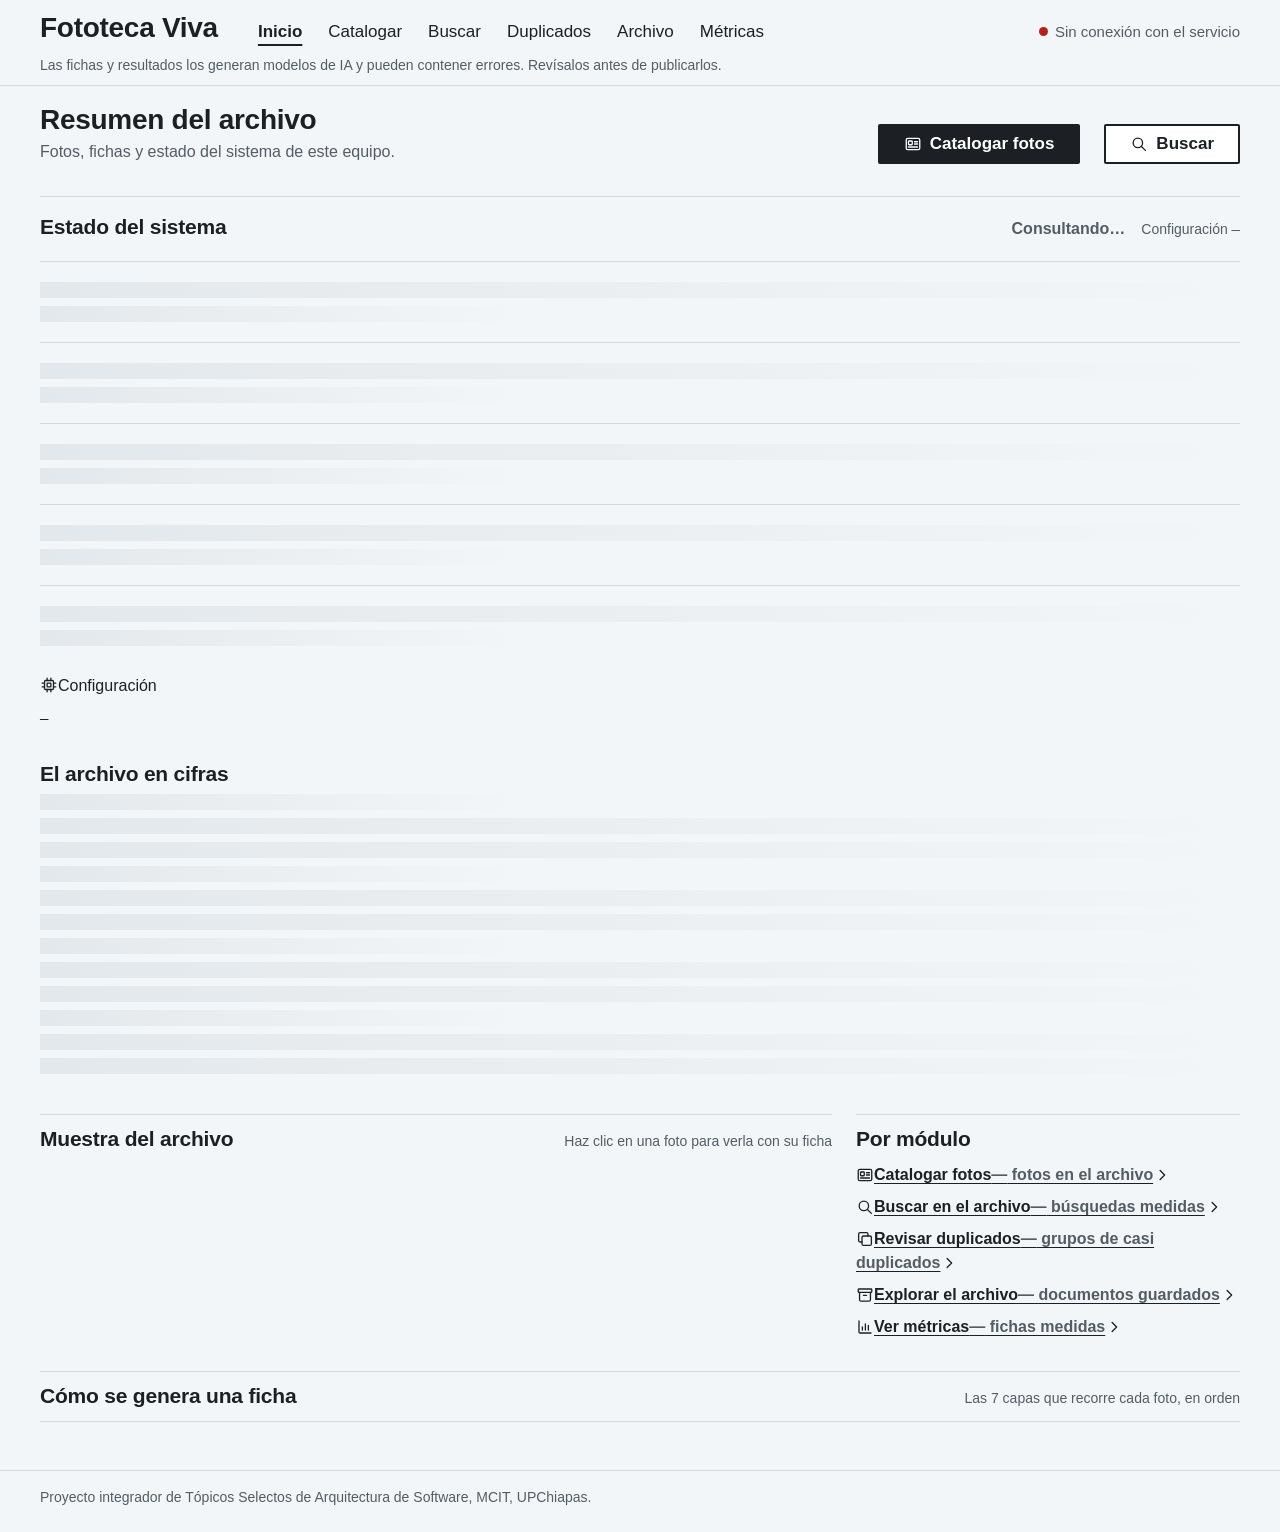
==== commit ca26f4ed: "Rediseño v4 · base: «Mesa de luz», primera versión usable - Tokens con los nombres de siempre y los " ====
--- a/web/index.html
+++ b/web/index.html
@@ -4,7 +4,7 @@
   <meta charset="utf-8">
   <meta name="viewport" content="width=device-width, initial-scale=1">
   <title>Inicio · Fototeca Viva</title>
-  <link rel="icon" type="image/svg+xml" href="data:image/svg+xml,%3Csvg xmlns='http://www.w3.org/2000/svg' viewBox='0 0 32 32'%3E%3Crect width='32' height='32' rx='7' fill='%231b1b1b'/%3E%3Cg fill='none' stroke-linecap='round' stroke-linejoin='round' stroke-width='2.25'%3E%3Crect x='5.5' y='5.5' width='21' height='21' rx='4.5' stroke='%23f2f2f2'/%3E%3Crect x='9.5' y='11.25' width='13' height='9' rx='1' stroke='%23f2f2f2'/%3E%3Cpath d='M17 23.5c2.75 0 4.75-1.1 5.75-3.25' stroke='%23ff7a29' stroke-width='2.5'/%3E%3C/g%3E%3C/svg%3E">
+  <link rel="icon" type="image/svg+xml" href="data:image/svg+xml,%3Csvg xmlns='http://www.w3.org/2000/svg' viewBox='0 0 32 32'%3E%3Crect width='32' height='32' rx='3' fill='%2324292e'/%3E%3Crect x='6' y='8' width='20' height='15' fill='%23ffffff'/%3E%3Cpath d='M9 26.5c4-1.5 10.5-1.6 15.5.4' fill='none' stroke='%23e8620f' stroke-width='2.6' stroke-linecap='round'/%3E%3C/svg%3E">
   <link rel="stylesheet" href="css/base.css">
   <link rel="stylesheet" href="css/inicio.css">
   <link rel="modulepreload" href="js/iconos.js">
@@ -15,107 +15,104 @@
 </head>
 <body>
   <a class="saltar" href="#contenido">Saltar al contenido</a>
-  <div class="app">
-    <!-- ═══ Shell (dueño: sistema de diseño · T1) ═══ -->
-    <header class="lateral">
-      <a class="marca" href="index.html">
-        <svg class="logo" viewBox="0 0 32 32" aria-hidden="true" focusable="false"><rect class="logo-montura" x="2" y="2" width="28" height="28" rx="6"/><rect class="logo-ventana" x="7.5" y="10" width="17" height="12" rx="1.5"/><path class="logo-trazo" d="M19.5 26.25c3.25 0 5.75-1.4 7-4"/></svg>
-        <span class="marca-texto"><span class="marca-nombre">Fototeca Viva</span><span class="marca-lema">Catalogación accesible y trazable</span></span>
-      </a>
+  <!-- ═══ Shell (dueño: sistema de diseño · T1) ═══ -->
+  <header class="cabecera">
+    <div class="cabecera-fila">
+      <a class="marca" href="index.html">Fototeca Viva</a>
       <nav class="navegacion" aria-label="Principal">
         <ul>
-          <li><a href="index.html" aria-current="page"><svg class="icono" aria-hidden="true" focusable="false"><use href="#i-inicio"/></svg><span>Inicio</span></a></li>
-          <li><a href="catalogar.html"><svg class="icono" aria-hidden="true" focusable="false"><use href="#i-catalogar"/></svg><span>Catalogar</span></a></li>
-          <li><a href="buscar.html"><svg class="icono" aria-hidden="true" focusable="false"><use href="#i-buscar"/></svg><span>Buscar</span></a></li>
-          <li><a href="duplicados.html"><svg class="icono" aria-hidden="true" focusable="false"><use href="#i-duplicados"/></svg><span>Duplicados</span></a></li>
-          <li><a href="archivo.html"><svg class="icono" aria-hidden="true" focusable="false"><use href="#i-archivo"/></svg><span>Archivo</span></a></li>
-          <li><a href="metricas.html"><svg class="icono" aria-hidden="true" focusable="false"><use href="#i-metricas"/></svg><span>Métricas</span></a></li>
+          <li><a href="index.html" aria-current="page">Inicio</a></li>
+          <li><a href="catalogar.html">Catalogar</a></li>
+          <li><a href="buscar.html">Buscar</a></li>
+          <li><a href="duplicados.html">Duplicados</a></li>
+          <li><a href="archivo.html">Archivo</a></li>
+          <li><a href="metricas.html">Métricas</a></li>
         </ul>
       </nav>
-      <div class="lateral-estado">
-        <p class="lateral-local" title="Todo local · sin internet"><svg class="icono" aria-hidden="true" focusable="false"><use href="#i-sin-red"/></svg><span class="lateral-local-texto">Todo local · sin internet</span></p>
-        <p class="lateral-salud"><span class="solo-lectores">Estado del sistema: </span><span class="insignia neutra">Consultando…</span></p>
+      <p class="estado-local"><span class="punto-estado" data-estado="pendiente" aria-hidden="true"></span><span class="estado-local-texto">Todo local, consultando el estado…</span></p>
+    </div>
+    <p class="aviso-ia" role="note">Las fichas y resultados los generan modelos de IA y pueden contener errores. Revísalos antes de publicarlos.</p>
+  </header>
+  <main id="contenido">
+    <header class="encabezado-pagina">
+      <div class="encabezado-texto">
+        <h1>Resumen del archivo</h1>
+        <p class="encabezado-descripcion" id="resumen-operativo">Fotos, fichas y estado del sistema de este equipo.</p>
+      </div>
+      <div class="encabezado-acciones">
+        <a class="boton" href="catalogar.html"><svg class="icono" aria-hidden="true" focusable="false"><use href="#i-catalogar"/></svg>Catalogar fotos</a>
+        <a class="boton secundario" href="buscar.html"><svg class="icono" aria-hidden="true" focusable="false"><use href="#i-buscar"/></svg>Buscar</a>
       </div>
     </header>
-    <div class="app-principal">
-      <div class="aviso-ia" role="note">
-        <p><svg class="icono" aria-hidden="true" focusable="false"><use href="#i-info"/></svg><span>Las fichas y resultados los generan modelos de IA y pueden contener errores. Revísalos antes de publicarlos.</span></p>
+    <!-- ═══ Contenido de la página (dueño: la tarea de la página) ═══ -->
+    <section id="panel-estado" class="panel" aria-labelledby="titulo-estado">
+      <header class="panel-cabecera">
+        <svg class="icono" aria-hidden="true" focusable="false"><use href="#i-servidor"/></svg>
+        <h2 id="titulo-estado">Estado del sistema</h2>
+        <p id="estado-general" aria-live="polite"><span class="solo-lectores">Estado general: </span><span class="insignia neutra"><svg class="icono" aria-hidden="true" focusable="false"><use href="#i-reloj"/></svg>Consultando…</span></p>
+        <p class="panel-auxiliar estado-meta"><span class="version-configuracion">Configuración <span class="mono">—</span></span><span class="precalentamiento"></span></p>
+      </header>
+      <div id="componentes" class="franja" aria-busy="true">
+        <article class="tarjeta componente cargando"><span class="esqueleto linea"></span><span class="esqueleto linea corta"></span></article>
+        <article class="tarjeta componente cargando"><span class="esqueleto linea"></span><span class="esqueleto linea corta"></span></article>
+        <article class="tarjeta componente cargando"><span class="esqueleto linea"></span><span class="esqueleto linea corta"></span></article>
+        <article class="tarjeta componente cargando"><span class="esqueleto linea"></span><span class="esqueleto linea corta"></span></article>
+        <article class="tarjeta componente cargando"><span class="esqueleto linea"></span><span class="esqueleto linea corta"></span></article>
+        <div class="componente componente-config"><p class="componente-nombre"><svg class="icono" aria-hidden="true" focusable="false"><use href="#i-cpu"/></svg><span class="una-linea">Configuración</span></p><p class="componente-detalle una-linea"><span class="version-configuracion"><span class="mono">—</span></span><span class="precalentamiento"></span></p></div>
       </div>
-      <main id="contenido">
-        <!-- ═══ Contenido de la página (dueño: la tarea de la página) ═══ -->
-        <!-- La búsqueda abre Buscar con la consulta (buscar.html?q=…); «Catalogar una foto» es la única acción primaria -->
-        <form id="busqueda-inicio" class="busqueda-mesa" role="search" action="buscar.html" method="get">
-          <label class="solo-lectores" for="consulta-inicio">Buscar en el archivo</label>
-          <div class="busqueda-fila">
-            <input id="consulta-inicio" name="q" type="search" minlength="2" maxlength="300" required autocomplete="off"
-                   placeholder="Describe la escena: qué se ve, dónde, qué excluir">
-            <button class="boton" type="submit">Buscar</button>
-          </div>
-          <a class="boton primario" href="catalogar.html">Catalogar una foto</a>
-          <p class="ejemplos">Ejemplos: <a href="buscar.html?q=mercado%20con%20frutas">mercado con frutas</a>, <a href="buscar.html?q=personas%20cargando%20canastas%20en%20un%20mercado%2C%20sin%20veh%C3%ADculos">personas cargando canastas en un mercado, sin vehículos</a>. También puedes <a href="buscar.html#con-foto">buscar con una foto</a>.</p>
-        </form>
+    </section>
 
-        <!-- La hoja de contactos del archivo: 24 fotogramas por hoja, numerados por su posición en el archivo -->
-        <section id="hoja" class="hoja" aria-labelledby="titulo-hoja">
-          <div class="hoja-cabeza">
-            <h1 id="titulo-hoja">Hoja de contactos</h1>
-            <p id="hoja-rango" class="hoja-rango">Consultando el archivo…</p>
-            <nav class="paginas" aria-label="Hojas de contactos">
-              <button id="hoja-anterior" class="boton texto" type="button" disabled>Hoja anterior</button>
-              <button id="hoja-siguiente" class="boton texto" type="button" disabled>Hoja siguiente</button>
-            </nav>
-          </div>
-          <ol id="tira" class="tira hoja-contactos" aria-labelledby="titulo-hoja" aria-busy="true"></ol>
-          <p id="eleccion" class="eleccion" aria-live="polite" hidden></p>
-        </section>
+    <section class="seccion-cifras" aria-labelledby="titulo-cifras">
+      <h2 id="titulo-cifras">El archivo en cifras</h2>
+      <div id="cifras" class="cifras-inicio" aria-live="polite" aria-busy="true">
+        <div class="cifra cargando"><span class="esqueleto linea corta"></span><span class="esqueleto bloque-cifra"></span><span class="esqueleto linea"></span></div>
+        <div class="cifra cargando"><span class="esqueleto linea corta"></span><span class="esqueleto bloque-cifra"></span><span class="esqueleto linea"></span></div>
+        <div class="cifra cargando"><span class="esqueleto linea corta"></span><span class="esqueleto bloque-cifra"></span><span class="esqueleto linea"></span></div>
+        <div class="cifra cargando"><span class="esqueleto linea corta"></span><span class="esqueleto bloque-cifra"></span><span class="esqueleto linea"></span></div>
+      </div>
+    </section>
 
-        <!-- Estado del sistema en una línea; el detalle de los 5 componentes, desplegable -->
-        <section class="linea-estado" aria-labelledby="titulo-estado">
-          <h2 id="titulo-estado" class="solo-lectores">Estado del sistema</h2>
-          <details class="estado-detalle">
-            <summary><span id="estado-general" aria-live="polite"><span class="solo-lectores">Estado general: </span><span class="insignia neutra">Consultando…</span></span>
-              <span id="estado-resumen" class="estado-resumen">Comprobando los componentes del sistema.</span>
-              <span class="estado-ver">Ver el detalle</span></summary>
-            <div id="componentes" class="componentes" aria-busy="true">
-              <article class="tarjeta componente cargando"><span class="esqueleto linea"></span></article>
-              <article class="tarjeta componente cargando"><span class="esqueleto linea"></span></article>
-              <article class="tarjeta componente cargando"><span class="esqueleto linea"></span></article>
-              <article class="tarjeta componente cargando"><span class="esqueleto linea"></span></article>
-              <article class="tarjeta componente cargando"><span class="esqueleto linea"></span></article>
-            </div>
-            <p id="estado-configuracion" class="estado-configuracion"></p>
-          </details>
-        </section>
+    <div class="reticula inicio-columnas">
+      <section id="panel-muestra" class="panel col-8" aria-labelledby="titulo-muestra">
+        <header class="panel-cabecera">
+          <svg class="icono" aria-hidden="true" focusable="false"><use href="#i-foto"/></svg>
+          <h2 id="titulo-muestra">Muestra del archivo</h2>
+          <p class="panel-auxiliar">Haz clic en una foto para verla con su ficha</p>
+        </header>
+        <div class="panel-cuerpo">
+          <ul id="muestra" class="hoja-contactos" aria-busy="true"></ul>
+        </div>
+      </section>
 
-        <section class="seccion-cifras" aria-labelledby="titulo-cifras">
-          <h2 id="titulo-cifras">El archivo</h2>
-          <div id="cifras" class="cifras-frase" aria-live="polite" aria-busy="true"><p>Consultando el archivo…</p></div>
-        </section>
+      <section id="panel-modulos" class="panel col-4" aria-labelledby="titulo-modulos">
+        <header class="panel-cabecera">
+          <svg class="icono" aria-hidden="true" focusable="false"><use href="#i-metricas"/></svg>
+          <h2 id="titulo-modulos">Por módulo</h2>
+        </header>
+        <ul class="accesos">
+          <li><a class="acceso" href="catalogar.html"><svg class="icono" aria-hidden="true" focusable="false"><use href="#i-catalogar"/></svg><span class="acceso-texto"><strong>Catalogar fotos</strong><span class="acceso-dato" id="dato-catalogar"><span class="acceso-cifra">—</span> fotos en el archivo</span></span><svg class="icono acceso-chevron" aria-hidden="true" focusable="false"><use href="#i-chevron"/></svg></a></li>
+          <li><a class="acceso" href="buscar.html"><svg class="icono" aria-hidden="true" focusable="false"><use href="#i-buscar"/></svg><span class="acceso-texto"><strong>Buscar en el archivo</strong><span class="acceso-dato" id="dato-buscar"><span class="acceso-cifra">—</span> búsquedas medidas</span></span><svg class="icono acceso-chevron" aria-hidden="true" focusable="false"><use href="#i-chevron"/></svg></a></li>
+          <li><a class="acceso" href="duplicados.html"><svg class="icono" aria-hidden="true" focusable="false"><use href="#i-duplicados"/></svg><span class="acceso-texto"><strong>Revisar duplicados</strong><span class="acceso-dato" id="dato-duplicados"><span class="acceso-cifra">—</span> grupos de casi duplicados</span></span><svg class="icono acceso-chevron" aria-hidden="true" focusable="false"><use href="#i-chevron"/></svg></a></li>
+          <li><a class="acceso" href="archivo.html"><svg class="icono" aria-hidden="true" focusable="false"><use href="#i-archivo"/></svg><span class="acceso-texto"><strong>Explorar el archivo</strong><span class="acceso-dato" id="dato-archivo"><span class="acceso-cifra">—</span> documentos guardados</span></span><svg class="icono acceso-chevron" aria-hidden="true" focusable="false"><use href="#i-chevron"/></svg></a></li>
+          <li><a class="acceso" href="metricas.html"><svg class="icono" aria-hidden="true" focusable="false"><use href="#i-metricas"/></svg><span class="acceso-texto"><strong>Ver métricas</strong><span class="acceso-dato" id="dato-metricas"><span class="acceso-cifra">—</span> fichas medidas</span></span><svg class="icono acceso-chevron" aria-hidden="true" focusable="false"><use href="#i-chevron"/></svg></a></li>
+        </ul>
+      </section>
+    </div>
 
-        <section id="seccion-tuberia" class="seccion-tuberia" aria-labelledby="titulo-tuberia">
-          <h2 id="titulo-tuberia">Cómo se genera una ficha</h2>
-          <p id="tuberia-auxiliar" class="tuberia-auxiliar">Las 7 capas que recorre cada foto, en orden.</p>
-          <ol id="tuberia" class="tuberia"></ol>
-          <p id="tuberia-total" class="tuberia-total" hidden></p>
-        </section>
-
-        <nav class="indice" aria-labelledby="titulo-indice">
-          <h2 id="titulo-indice">Índice</h2>
-          <ul class="accesos">
-            <li><a href="catalogar.html">Catalogar</a> <span class="acceso-dato" id="dato-catalogar"></span></li>
-            <li><a href="buscar.html">Buscar</a> <span class="acceso-dato" id="dato-buscar"></span></li>
-            <li><a href="duplicados.html">Duplicados</a> <span class="acceso-dato" id="dato-duplicados"></span></li>
-            <li><a href="archivo.html">Archivo</a> <span class="acceso-dato" id="dato-archivo"></span></li>
-            <li><a href="metricas.html">Métricas</a> <span class="acceso-dato" id="dato-metricas"></span></li>
-          </ul>
-        </nav>
-        <!-- ═══ Fin del contenido de la página ═══ -->
-      </main>
-      <footer class="pie">
-        <p>Proyecto integrador · Tópicos Selectos de Arquitectura de Software · MCIT UPChiapas</p>
-      </footer>
-    </div>
-  </div>
+    <section id="panel-tuberia" class="panel" aria-labelledby="titulo-tuberia">
+      <header class="panel-cabecera">
+        <svg class="icono" aria-hidden="true" focusable="false"><use href="#i-catalogar"/></svg>
+        <h2 id="titulo-tuberia">Cómo se genera una ficha</h2>
+        <p id="tuberia-auxiliar" class="panel-auxiliar">Las 7 capas que recorre cada foto, en orden</p>
+      </header>
+      <ol id="tuberia" class="tuberia"></ol>
+      <p id="tuberia-total" class="panel-pie" hidden></p>
+    </section>
+    <!-- ═══ Fin del contenido de la página ═══ -->
+  </main>
+  <footer class="pie">
+    <p>Proyecto integrador de Tópicos Selectos de Arquitectura de Software, MCIT, UPChiapas.</p>
+  </footer>
   <div id="anuncios" class="solo-lectores" aria-live="polite"></div>
 </body>
 </html>
--- a/web/css/base.css
+++ b/web/css/base.css
@@ -1,207 +1,204 @@
-/* Fototeca Viva · sistema de diseño v3 «Mesa de trabajo de fototeca» · base.css
-   Tokens, base, retícula, shell (barra lateral / barra superior) y componentes compartidos. Sin bibliotecas ni
-   recursos de red. Cada página agrega su css/<pagina>.css: solo maquetación y piezas propias, solo con var(--…).
-
-   Orden: 1 Tokens → 2 Base → 3 Disposición (retícula, shell, encabezado de página, pie) → 4 Componentes →
-          5 Estados, movimiento y responsivo.
-
-   Reglas (las verifican servicio/pruebas/test_web_estilos.py y la herramienta lint_visual.py):
-   · Los colores viven SOLO en :root de este archivo. En cualquier otro lugar, var(--…).
-   · Contraste AA: texto ≥ 4.5:1; bordes de controles, series de gráficas, iconos con significado y foco ≥ 3:1.
-   · Radios: --radio-1 4 px (controles y etiquetas), --radio-2 8 px (tarjetas y paneles), --radio-3 12 px (zona de
-     carga y diálogo). La píldora (--radio-pastilla) es SOLO para chips, insignias y etiquetas, nunca contenedores.
+/* Fototeca Viva · sistema de diseño v4 «Mesa de luz» · base.css
+   La superficie de trabajo es una mesa de luz (blanco frío): las fotos se ponen encima como fotogramas. El carbón solo
+   va en las tiras de película y en el texto. El naranja es el lápiz graso del editor y SOLO marca (un trazo a mano
+   alrededor de lo elegido o de lo que pide atención) y la ÚNICA acción principal de la pantalla. No hay más naranja.
+
+   Orden: 1 Tokens → 2 Base → 3 Shell y disposición → 4 Componentes → 5 Estados, movimiento y responsivo.
+
+   Reglas (las verifican servicio/pruebas/test_web_estilos.py y lint_visual.py):
+   · Los colores viven SOLO en :root de este archivo; en cualquier otro lugar, var(--…).
+   · El naranja (--lapiz, --accion, --foco) nunca es color de texto: trazos, foco y el fondo del botón principal.
+   · El color de estado nunca va solo: siempre con texto o un símbolo.
+   · Sin tarjetas ni sombras (solo el visor), sin píldoras, sin iconos en la navegación ni en los títulos.
+   · Radios casi cero: 2 px en controles; 0 en fotogramas, etiquetas y tiras.
    · Nada de overflow-wrap:anywhere ni word-break en texto corrido: solo en ids o URLs en mono (.id).
-   · Toda columna flex o de rejilla lleva min-width:0 y una base razonable (flex-basis o minmax).
-   · Cuerpo de 16 px; ningún texto bajo 14 px; espaciado en múltiplos de 4 px. */
+   · Cuerpo de 16 px; ningún texto bajo 14 px. */
 
 /* ── 1. Tokens ─────────────────────────────────────────────────────────────────────────────────────────── */
 :root {
-  /* 1a. Color · paleta «Mesa de luz»: grises neutros que no tiñen las fotos, grafito y el naranja del lápiz graso solo
-     para la acción. COLOR POR SIGNIFICADO (ronda 2): verde, ámbar y rojo SOLO para estado (insignias, mensajes, medidor
-     y progreso); la procedencia tiene 4 familias exclusivas (chips); los datos van en grises; la información, neutra. */
-  --fondo: #f2f2f0;
-  --superficie: #ffffff;
-  --superficie-2: #f2f2f1;
-  --texto: #161616;
-  --texto-suave: #474747;
-  --borde: #c0c0bd;                  /* un paso más oscuro que v1: se lava menos en el proyector */
-  --borde-fuerte: #6b6b6b;
-  --enlace: #8c2f00;
-  --acento: #a33600;
-  --acento-hover: #7f2a00;
-  --acento-fondo: #fdebe1;
+  /* 1a. Superficies y texto (se conservan los NOMBRES de v3; cambian los valores) */
+  --fondo: #f3f6f8;                  /* la mesa de luz: blanco frío, nunca crema */
+  --superficie: #ffffff;             /* papel: la etiqueta impresa, los campos */
+  --superficie-2: #eef2f5;           /* la mesa un tono abajo: hover de fila, solo lectura (el foco naranja ≥ 3:1) */
+  --texto: #1c2024;                  /* carbón */
+  --texto-suave: #545c64;
+  --gris-tenue: #9aa3ab;             /* filetes de las notas al margen; NUNCA texto */
+  --borde: #d3d9de;                  /* filete */
+  --borde-suave: #e3e8ec;
+  --borde-fuerte: #545c64;           /* borde de controles (≥ 3:1) */
+  --pelicula: #24292e;               /* las tiras de película y el marco de la foto */
+  --pelicula-hueco: #3a4046;         /* la foto mientras carga, dentro de la película */
+  --pelicula-texto: #c3cad0;         /* número de cuadro sobre la película */
+  --enlace: #1c2024;                 /* enlaces en carbón, subrayados */
+
+  /* 1b. El lápiz graso: --lapiz para los trazos y el foco; --accion para el fondo de la ÚNICA acción principal (con
+     texto carbón, ≈ 4.8:1). --acento, el acento genérico de v3 que usan las páginas, pasa a carbón: ya no hay más
+     naranja que el del lápiz y la acción principal. */
+  --lapiz: #e8620f;
+  --accion: #e8620f;
+  --accion-texto: #1c2024;
+  --acento: #1c2024;
+  --acento-hover: #3a4046;
   --acento-texto: #ffffff;
-  --cabecera-fondo: #1b1b1b;
-  --cabecera-texto: #f7f7f7;
-  --cabecera-texto-suave: #c4c4c4;
-  --cabecera-borde: #ff7a29;
-  --nav-hover-fondo: rgba(255, 255, 255, .12);
-  --nav-activo-fondo: #f7f7f7;
-  --nav-activo-texto: #1b1b1b;
-  --nav-activo-borde: #ff7a29;
-  --foco: #c2410c;
-  --foco-cabecera: #ff9a57;          /* foco sobre grafito (barra lateral, lupa, visor) */
-  --ok: #18582e;
-  --ok-fondo: #e2f1e7;
-  --aviso: #5f4600;
-  --aviso-fondo: #fbf0c6;
-  --aviso-borde: #c9a227;
-  --error: #960e34;
-  --error-hover: #7a0b2a;
-  --error-fondo: #fce6ec;
-  --info: #3d3d3d;                   /* información y progreso: NEUTROS (el azul es solo de la procedencia «regla») */
-  --info-fondo: #ececea;
-  /* Procedencia (chips de fuente y su leyenda): 4 familias EXCLUSIVAS, ninguna de estado ni el naranja de acción.
-     Normas = azul acero · Vocabularios (tesauro, etiquetas) = petróleo · Personas (referencia humana, archivista) =
-     morado · Imagen (foto similar) = grafito. El tipo también va escrito y con su icono. */
-  --chip-fondo: #efefee;
-  --chip-borde: #6b6b6b;
-  --chip-regla-fondo: #eeecf9;
-  --chip-regla-borde: #4e3b9b;
-  --chip-tesauro-fondo: #e7eef9;
-  --chip-tesauro-borde: #235495;
-  --chip-foto-fondo: #e9e9e8;
-  --chip-foto-borde: #4a4a4a;
-  --chip-archivista-fondo: #f8edf6;
-  --chip-archivista-borde: #823578;
-  --chip-referencia-fondo: #f5edf8;
-  --chip-referencia-borde: #703a88;
-  --chip-etiqueta-fondo: #e5f5f5;
-  --chip-etiqueta-borde: #146e71;
-  --foto-fondo: #1b1b1b;
-  --insignia-foto-fondo: rgba(27, 27, 27, .9);
+  --acento-fondo: #e9eef1;           /* resalte neutro: opción u hoja elegida */
+  --foco: #e8620f;                   /* contorno de 3 px, ≥ 3:1 contra la mesa */
+  --foco-cabecera: #e8620f;          /* foco sobre la película y en el visor */
+
+  /* 1c. Estado: solo para el estado y nunca solo (texto o símbolo) */
+  --ok: #1f6b3d;                     /* texto de estado ok (AA) */
+  --ok-punto: #2f8a52;               /* el punto de estado */
+  --ok-fondo: #e8f2ec;
+  --aviso: #8a5300;
+  --aviso-fondo: #fbf1de;
+  --aviso-borde: #c98a1b;
+  --error: #b42318;
+  --error-hover: #8f1c13;
+  --error-fondo: #fbeceb;
+  --info: #545c64;                   /* información: neutra */
+  --info-fondo: #e9eef1;
+
+  /* 1d. Fuentes (procedencia): ya no son chips de colores sino notas al margen, en gris */
+  --chip-fondo: #f3f6f8;
+  --chip-borde: #545c64;
+  --chip-regla-fondo: #f3f6f8;
+  --chip-regla-borde: #545c64;
+  --chip-tesauro-fondo: #f3f6f8;
+  --chip-tesauro-borde: #545c64;
+  --chip-foto-fondo: #f3f6f8;
+  --chip-foto-borde: #545c64;
+  --chip-archivista-fondo: #f3f6f8;
+  --chip-archivista-borde: #545c64;
+  --chip-referencia-fondo: #f3f6f8;
+  --chip-referencia-borde: #545c64;
+  --chip-etiqueta-fondo: #f3f6f8;
+  --chip-etiqueta-borde: #545c64;
+
+  /* 1e. Cabecera, pie y fotos (la cabecera ya no es oscura: es la mesa) */
+  --cabecera-fondo: #f3f6f8;
+  --cabecera-texto: #1c2024;
+  --cabecera-texto-suave: #545c64;
+  --cabecera-borde: #d3d9de;
+  --nav-hover-fondo: #e9eef1;
+  --nav-activo-fondo: #f3f6f8;
+  --nav-activo-texto: #1c2024;
+  --nav-activo-borde: #1c2024;
+  --pie-fondo: #f3f6f8;
+  --pie-texto: #545c64;
+  --pie-borde: #d3d9de;
+  --foto-fondo: #24292e;
+  --insignia-foto-fondo: rgba(28, 32, 36, .9);
   --insignia-foto-texto: #ffffff;
-  --velo: rgba(12, 12, 12, .86);
-  --pie-fondo: #1b1b1b;
-  --pie-texto: #d4d4d4;
-  --pie-borde: #ff7a29;
-  /* Datos: barras en grises sobre una pista gris clara (≥ 3:1 sobre la superficie y la pista). --grafica-1 es la serie
-     por omisión de barras(). Las 2…8 (sin tonos de estado ni de procedencia) solo distinguen las capas en la barra
-     apilada del pie técnico, que sí suma: son los tiempos de UNA petición. 2 modelo de visión, 3 contexto,
-     4 guardrails, 6 caché, 7 enrutador y 8 modelo de composición. La 5 (carmesí = --error) queda para «bloqueada». */
-  --grafica-1: #3a3a3a;
-  --grafica-2: #262626;
-  --grafica-3: #6e6e6e;
-  --grafica-4: #7a7a7a;
-  --grafica-5: #960e34;
-  --grafica-6: #575757;
-  --grafica-7: #7f7f7f;
-  --grafica-8: #4a4a4a;
-  --sombra: 0 1px 2px rgba(0, 0, 0, .12);
-  --sombra-visor: 0 12px 40px rgba(0, 0, 0, .35);
-
-  /* 1b. Color · nuevos de v3 (contraste AA verificado en test_web_estilos.py) */
-  --lateral-fondo: #1b1b1b;
-  --lateral-texto: #f2f2f2;
-  --lateral-texto-suave: #bdbdbd;
-  --lateral-activo-fondo: rgba(255, 255, 255, .08);
-  --lateral-borde: rgba(255, 255, 255, .16);   /* filetes internos del grafito */
-  --lateral-marca: #ff7a29;                    /* SOLO decorativa: barra de 3 px y filetes, nunca texto */
-  --panel-cabecera-fondo: #ededea;             /* un paso más marcado que v1, para el proyector */
-  --borde-suave: #d7d7d4;                      /* separadores internos (filas, cabeceras de panel) */
-  --montura: #ffffff;                          /* marco de diapositiva */
-  --montura-borde: #c4c4c1;
-  --lupa-fondo: #e6e6e3;                       /* escenario de la foto (ficha, espera, duplicados): gris de mesa de luz */
-  --lupa-texto: #161616;
-  --lupa-texto-suave: #474747;
-  --visor-fondo: #111111;                      /* el visor sí es oscuro, como un lightbox */
-  --visor-texto: #e4e4e4;
-  --visor-texto-suave: #b8b8b8;
-  --franja-fondo: #e7e7e4;                     /* franja neutra del aviso de IA */
-  --mesa-fondo: #fafaf8;                       /* zona de carga «mesa de luz» */
-  --mesa-rejilla: #e6e6e2;                     /* retícula tenue de la mesa de luz */
-  --escaneo: rgba(27, 27, 27, .12);            /* línea de escaneo (oscura y tenue: la lupa ahora es clara) sobre la lupa durante la espera */
-  --grafica-rejilla: #d7d7d4;                  /* rejilla tenue de las gráficas */
-  --grafica-pista: #e5e5e2;                    /* pista (100 %) detrás de cada barra */
-  --esqueleto-fondo: #e9e9e6;
-  --esqueleto-brillo: #f7f7f5;
-  --sombra-desplazable: rgba(0, 0, 0, .16);    /* aviso de que una tabla ancha se desplaza en horizontal */
-  --sombra-1: 0 1px 2px rgba(0, 0, 0, .06), 0 1px 3px rgba(0, 0, 0, .06);     /* reposo */
-  --sombra-2: 0 12px 32px rgba(0, 0, 0, .18), 0 2px 8px rgba(0, 0, 0, .10);   /* elevación y diálogos */
-
-  /* 1c. Tipografía: sans del sistema (Segoe UI primero: la demo es en Windows) y mono para ids, cifras técnicas y
-     tiempos. Escala 14 / 16 / 18 / 20 / 24 / 30 / 36 px; pesos 400, 600 y 700. */
-  --fuente-texto: "Segoe UI", system-ui, -apple-system, "Helvetica Neue", Arial, sans-serif;
-  --fuente-mono: "Cascadia Mono", "Segoe UI Mono", ui-monospace, Consolas, Menlo, monospace;
-  --t-1: .875rem;     /* 14 · metadatos, chips, insignias, contadores, ids */
-  --t-2: 1rem;        /* 16 · cuerpo, controles, tablas */
-  --t-3: 1.125rem;    /* 18 · títulos de panel (h3) */
-  --t-4: 1.25rem;     /* 20 · títulos de sección y de panel (h2) */
-  --t-5: 1.5rem;      /* 24 · h1 en móvil */
-  --t-6: 1.875rem;    /* 30 · h1 y valores de cifras */
-  --t-7: 2.25rem;     /* 36 · cronómetro y cifras grandes */
+  --velo: rgba(10, 12, 14, .88);
+  --panel-cabecera-fondo: #f3f6f8;
+  --montura: #24292e;                /* el fotograma suelto: marco de película fino */
+  --montura-borde: #24292e;
+  --lupa-fondo: #e6ebee;             /* escenario de la foto en su proporción (contain): la mesa, un tono abajo */
+  --lupa-texto: #1c2024;
+  --lupa-texto-suave: #545c64;
+  --visor-fondo: #14171a;            /* el visor es una caja de luz oscura para ver en grande */
+  --visor-panel: #1d2125;
+  --visor-texto: #e6e9ec;
+  --visor-texto-suave: #b4bbc2;
+  --franja-fondo: #f3f6f8;
+  --mesa-fondo: #f8fafb;
+  --mesa-rejilla: #e3e8ec;
+  --escaneo: rgba(28, 32, 36, .12);
+
+  /* 1f. Datos: barras en carbón y grises sobre una pista clara; la 5 (= --error) queda para «bloqueada» */
+  --grafica-1: #2d3338;
+  --grafica-2: #1c2024;
+  --grafica-3: #646c74;
+  --grafica-4: #737b83;
+  --grafica-5: #b42318;
+  --grafica-6: #4b535a;
+  --grafica-7: #79818a;
+  --grafica-8: #3b4248;
+  --grafica-rejilla: #dfe4e8;
+  --grafica-pista: #e3e8ec;
+  --esqueleto-fondo: #e3e8ec;
+  --esqueleto-brillo: #f3f6f8;
+  --sombra-desplazable: rgba(28, 32, 36, .16);
+  --sombra: none;
+  --sombra-1: none;                  /* sin sombras: solo el visor */
+  --sombra-2: 0 18px 60px rgba(0, 0, 0, .5);
+  --sombra-visor: 0 18px 60px rgba(0, 0, 0, .5);
+
+  /* 1g. Tipografía del sistema (sin fuentes web): rótulos, texto y mono solo para ids, cuadros y cifras técnicas */
+  --fuente-rotulo: "Bahnschrift", "Avenir Next Condensed", "Avenir Next", "Segoe UI", "Helvetica Neue", Arial, sans-serif;
+  --fuente-texto: "Segoe UI", "Avenir Next", "Helvetica Neue", Arial, sans-serif;
+  --fuente-mono: Consolas, Menlo, monospace;
+  --t-1: .875rem;     /* 14 */
+  --t-2: 1rem;        /* 16 */
+  --t-3: 1.125rem;    /* 18 */
+  --t-4: 1.3125rem;   /* 21 · rótulo de sección */
+  --t-5: 1.5rem;      /* 24 */
+  --t-6: 1.75rem;     /* 28 · marca y h1 */
+  --t-7: 2.25rem;     /* 36 · cronómetro */
   --peso-normal: 400;
   --peso-medio: 600;
   --peso-fuerte: 700;
   --interlineado: 1.5;
-  --interlineado-titulos: 1.25;
+  --interlineado-titulos: 1.15;
   --tracking-titulos: -0.01em;
 
-  /* 1d. Espacio (múltiplos de 4 px), radios, tamaños y movimiento */
-  --e-1: .25rem;  /*  4 */
-  --e-2: .5rem;   /*  8 */
-  --e-3: .75rem;  /* 12 */
-  --e-4: 1rem;    /* 16 */
-  --e-5: 1.5rem;  /* 24 */
-  --e-6: 2rem;    /* 32 */
-  --e-7: 3rem;    /* 48 */
-  --e-8: 4rem;    /* 64 */
-  --radio-1: 4px;
-  --radio-2: 8px;
-  --radio-3: 12px;
-  --radio-pastilla: 999px;
-  --lateral-ancho: 216px;
-  --contenido-max: 1280px;
+  /* 1h. Espacio, radios, tamaños y movimiento */
+  --e-1: .25rem; --e-2: .5rem; --e-3: .75rem; --e-4: 1rem; --e-5: 1.5rem; --e-6: 2rem; --e-7: 3rem; --e-8: 4rem;
+  --radio-1: 2px;                    /* controles */
+  --radio-2: 0px;                    /* fotogramas, etiquetas, tiras, secciones */
+  --radio-3: 0px;
+  --radio-pastilla: 2px;             /* ya no hay píldoras: el nombre se conserva para las páginas */
+  --margen: 2rem;                    /* margen lateral de la mesa (16 px en móvil, 40 px desde 1200) */
+  --contenido-max: 90rem;            /* 1440 px */
   --ancho-lectura: 70ch;
-  --alto-control: 2.5rem;          /* 40 · botones */
-  --alto-control-grande: 3rem;     /* 48 · botón grande */
-  --alto-campo: 2.75rem;           /* 44 · inputs y selects */
-  --alto-chip: 1.75rem;            /* 28 · chips de fuente */
-  --objetivo-min: 24px;            /* WCAG 2.5.8 */
+  --ancho-notas: 13.5rem;            /* columna de notas al margen de la etiqueta */
+  --alto-control: 2.5rem;
+  --alto-control-grande: 3.25rem;
+  --alto-campo: 2.75rem;
+  --alto-chip: 1.5rem;
+  --objetivo-min: 24px;
   --foco-ancho: 3px;
-  --transicion: 160ms ease;
+  --transicion: 150ms ease;
 
   color-scheme: light;
-  accent-color: var(--acento);
+  accent-color: var(--texto);
 }
 
 /* ── 2. Base ───────────────────────────────────────────────────────────────────────────────────────────── */
 *, *::before, *::after { box-sizing: border-box; }
-html { -webkit-text-size-adjust: 100%; text-size-adjust: 100%; }
+html { background: var(--fondo); -webkit-text-size-adjust: 100%; text-size-adjust: 100%; }
 body { margin: 0; min-width: 320px; font-family: var(--fuente-texto); font-size: var(--t-2); line-height: var(--interlineado);
   color: var(--texto); background: var(--fondo); }
-h1, h2, h3, h4 { margin: 0; font-weight: var(--peso-medio); line-height: var(--interlineado-titulos);
+h1, h2, h3, h4 { margin: 0; font-family: var(--fuente-rotulo); font-weight: var(--peso-fuerte); line-height: var(--interlineado-titulos);
   letter-spacing: var(--tracking-titulos); color: var(--texto); text-wrap: balance; }
-h1 { font-size: var(--t-6); font-weight: var(--peso-fuerte); }
-h2 { font-size: var(--t-4); margin: var(--e-6) 0 var(--e-3); }
+h1 { font-size: var(--t-6); font-stretch: 87.5%; }
+h2 { font-size: var(--t-4); font-stretch: 87.5%; margin: var(--e-6) 0 var(--e-3); }
 h3 { font-size: var(--t-3); margin: 0 0 var(--e-1); }
 h4 { font-size: var(--t-2); }
 p { margin: var(--e-2) 0; }
 p, li, dd, dt, td, th, figcaption, label, legend, summary, h1, h2, h3, h4 { overflow-wrap: break-word; }
 p, li, dd { text-wrap: pretty; }
-a { color: var(--enlace); text-decoration-thickness: 1px; text-underline-offset: .15em; }
+a { color: var(--enlace); text-decoration-thickness: 1px; text-underline-offset: 3px; }
 a:hover { text-decoration-thickness: 2px; }
 img, svg, video, canvas { max-width: 100%; }
 img { height: auto; }
 button, input, select, textarea { font: inherit; color: inherit; }
-:focus-visible { outline: var(--foco-ancho) solid var(--foco); outline-offset: 2px; }
-/* Títulos que reciben el foco por script («Revisa la ficha», «Generando la ficha»): sin anillo */
+:focus-visible { outline: var(--foco-ancho) solid var(--foco); outline-offset: 3px; }
 [tabindex="-1"]:focus { outline: none; }
 code, kbd, samp, .mono { font-family: var(--fuente-mono); font-size: var(--t-1); }
 .cifra, .cifra-valor, .contador, .tabla td, .valor, .puntaje, .reloj, .num { font-variant-numeric: tabular-nums; }
 .solo-lectores { position: absolute; width: 1px; height: 1px; padding: 0; margin: -1px; overflow: hidden;
-  clip: rect(0, 0, 0, 0); white-space: nowrap; border: 0; }
+  clip: rect(0, 0, 0, 0); clip-path: inset(50%); white-space: nowrap; border: 0; }
 .suave { color: var(--texto-suave); }
-/* Ids técnicos (documento, traza, fragmento): mono y gris. Es el ÚNICO lugar donde se permite partir en cualquier punto */
+.rotulo { font-family: var(--fuente-rotulo); }
+/* Ids técnicos: mono y gris; el ÚNICO lugar donde se permite partir en cualquier punto */
 .id { font-family: var(--fuente-mono); font-size: var(--t-1); font-weight: var(--peso-normal); color: var(--texto-suave);
   overflow-wrap: anywhere; }
 ::placeholder { color: var(--texto-suave); opacity: 1; }
-::selection { background: var(--acento-fondo); color: var(--texto); }
-/* Sprite de iconos (lo inyecta iconos.js) */
+::selection { background: var(--borde); color: var(--texto); }
 .sprite { position: absolute; width: 0; height: 0; overflow: hidden; }
-
-/* Iconos: trazo de 1.75 en una retícula de 24, sin relleno; heredan el color del texto */
-.icono { display: inline-block; flex: none; width: 1.25em; height: 1.25em; vertical-align: -.25em; fill: none;
+/* Iconos: solo donde un símbolo comunica algo (alerta y similares) y siempre con texto. Nunca en la navegación ni en
+   los títulos. */
+.icono { display: inline-block; flex: none; width: 1.125em; height: 1.125em; vertical-align: -.2em; fill: none;
   stroke: currentColor; stroke-width: 1.75; stroke-linecap: round; stroke-linejoin: round; }
 .icono-16 { width: 16px; height: 16px; }
 .icono-20 { width: 20px; height: 20px; }
@@ -209,9 +206,60 @@
 .icono-32 { width: 32px; height: 32px; }
 .icono-48 { width: 48px; height: 48px; stroke-width: 1.5; }
 
-/* ── 3. Disposición ────────────────────────────────────────────────────────────────────────────────────── */
-/* 3a. Retícula de 12 columnas con hueco de 24 px. Las columnas responden al ancho REAL del contenido (consulta de
-   contenedor sobre main), no al de la ventana: con barra lateral, 1100 px de ventana dejan menos contenido que 1000. */
+/* ── 3. Shell y disposición ────────────────────────────────────────────────────────────────────────────── */
+.saltar { position: absolute; left: var(--e-4); top: -10rem; z-index: 30; padding: var(--e-2) var(--e-4);
+  background: var(--texto); color: var(--superficie); font-weight: var(--peso-fuerte); text-decoration: none; }
+.saltar:focus { top: var(--e-2); }
+
+/* Cabecera: la marca (wordmark), UNA fila de enlaces de texto y el estado a la derecha; debajo, el aviso de IA en una
+   línea discreta pero visible. Sin barra lateral en ningún ancho y sin iconos en la navegación. */
+.cabecera { background: var(--cabecera-fondo); border-bottom: 1px solid var(--borde); }
+.cabecera-fila, .aviso-ia { max-width: calc(var(--contenido-max) + 2 * var(--margen)); margin-inline: auto; padding-inline: var(--margen); }
+.cabecera-fila { display: flex; flex-wrap: wrap; align-items: baseline; gap: 0 40px; padding-top: 14px; padding-bottom: 6px; }
+.marca { font-family: var(--fuente-rotulo); font-size: var(--t-6); font-weight: var(--peso-fuerte); font-stretch: 87.5%; line-height: 1;
+  letter-spacing: var(--tracking-titulos); color: var(--texto); text-decoration: none; white-space: nowrap; }
+.marca:hover { text-decoration: underline; text-decoration-thickness: 2px; text-underline-offset: 6px; }
+.navegacion { min-width: 0; }
+.navegacion ul { display: flex; gap: 26px; list-style: none; margin: 0; padding: 0; }
+.navegacion li { flex: none; }
+.navegacion a { display: inline-block; padding: 4px 0; font-family: var(--fuente-rotulo); font-size: 1.0625rem; color: var(--texto);
+  text-decoration: none; white-space: nowrap; }
+.navegacion a:hover { text-decoration: underline; text-decoration-thickness: 1px; text-underline-offset: 7px; }
+.navegacion a[aria-current="page"] { font-weight: var(--peso-fuerte); text-decoration: underline; text-decoration-thickness: 2px;
+  text-underline-offset: 7px; }
+/* Pista de que la fila de módulos se desplaza (shell.js pone las clases): la máscara solo usa el canal alfa */
+.navegacion ul.mas-der { -webkit-mask-image: linear-gradient(to left, transparent, var(--texto) 2.5rem);
+  mask-image: linear-gradient(to left, transparent, var(--texto) 2.5rem); }
+.navegacion ul.mas-izq { -webkit-mask-image: linear-gradient(to right, transparent, var(--texto) 2.5rem);
+  mask-image: linear-gradient(to right, transparent, var(--texto) 2.5rem); }
+.navegacion ul.mas-izq.mas-der {
+  -webkit-mask-image: linear-gradient(to right, transparent, var(--texto) 2.5rem, var(--texto) calc(100% - 2.5rem), transparent);
+  mask-image: linear-gradient(to right, transparent, var(--texto) 2.5rem, var(--texto) calc(100% - 2.5rem), transparent); }
+.estado-local { margin: 0 0 0 auto; font-size: 15px; color: var(--texto-suave); white-space: nowrap; }
+/* Punto de estado: el color nunca va solo (siempre con su texto) */
+.punto-estado { display: inline-block; flex: none; width: 9px; height: 9px; margin-right: 7px; border-radius: 50%;
+  background: var(--gris-tenue); vertical-align: 1px; }
+.punto-estado[data-estado="ok"] { background: var(--ok-punto); }
+.punto-estado[data-estado="aviso"] { background: var(--aviso); }
+.punto-estado[data-estado="error"] { background: var(--error); }
+.aviso-ia { margin-block: 0; padding-bottom: 9px; font-size: var(--t-1); color: var(--texto-suave); }
+.aviso-ia > p { margin: 0; }
+.aviso-ia .icono { display: none; }
+
+main { display: block; width: 100%; max-width: calc(var(--contenido-max) + 2 * var(--margen)); margin-inline: auto;
+  padding: 0 var(--margen) var(--e-7); container: contenido / inline-size; }
+/* Encabezado de página: h1 en rótulo, una línea de descripción opcional y, a la derecha, como máximo UNA acción */
+.encabezado-pagina { display: flex; flex-wrap: wrap; align-items: flex-end; justify-content: space-between; gap: var(--e-3) var(--e-6);
+  margin-bottom: var(--e-4); padding-top: 18px; }
+.encabezado-texto { flex: 1 1 30rem; min-width: 0; }
+.encabezado-pagina h1 { font-size: var(--t-6); }
+.encabezado-descripcion { max-width: var(--ancho-lectura); margin: var(--e-1) 0 0; color: var(--texto-suave); }
+.encabezado-acciones { display: flex; flex-wrap: wrap; align-items: center; gap: var(--e-3) var(--e-5); min-width: 0; }
+.encabezado-acciones:empty { display: none; }
+.pie { border-top: 1px solid var(--borde); color: var(--texto-suave); font-size: var(--t-1); }
+.pie p { max-width: calc(var(--contenido-max) + 2 * var(--margen)); margin: 0 auto; padding: var(--e-4) var(--margen) var(--e-5); }
+
+/* Retícula de 12 columnas (consulta de contenedor sobre main) y utilidades */
 .reticula { display: grid; grid-template-columns: repeat(12, minmax(0, 1fr)); gap: var(--e-5); align-items: start; }
 .reticula > * { grid-column: 1 / -1; min-width: 0; }
 @container contenido (min-width: 40rem) {
@@ -228,143 +276,57 @@
   .reticula > .col-9 { grid-column: span 9; }
   .reticula > .col-12 { grid-column: 1 / -1; }
 }
-/* Rejilla automática de tarjetas (cuántas quepan, de al menos 14rem) */
 .rejilla { display: grid; gap: var(--e-4); grid-template-columns: repeat(auto-fill, minmax(min(100%, 14rem), 1fr)); }
 .rejilla:where(ul, ol) { list-style: none; padding: 0; margin: 0; }
 .rejilla > * { min-width: 0; }
-/* Fila de controles que se acomoda en varias líneas */
 .fila { display: flex; flex-wrap: wrap; gap: var(--e-2) var(--e-3); align-items: center; }
 .fila > * { min-width: 0; }
 .fila > input[type="search"], .fila > input[type="text"] { flex: 1 1 16rem; width: auto; }
 .pila > * + * { margin-top: var(--e-4); }
 
-/* 3b. Shell: <a.saltar> · div.app > header.lateral + div.app-principal (aviso-ia · main · pie) */
-.saltar { position: absolute; left: var(--e-4); top: -10rem; z-index: 30; padding: var(--e-2) var(--e-4);
-  background: var(--acento); color: var(--acento-texto); font-weight: var(--peso-fuerte); text-decoration: none;
-  border-radius: 0 0 var(--radio-1) var(--radio-1); }
-.saltar:focus { top: 0; }
-.saltar:focus-visible { outline-color: var(--foco-cabecera); outline-offset: 0; }
-
-.app { min-height: 100vh; }
-.app-principal { display: flex; flex-direction: column; min-width: 0; min-height: 100vh; }
-
-/* Barra de grafito. Por omisión (< 1000 px) es una barra superior compacta de dos filas: marca y estado arriba,
-   navegación horizontal abajo (se desplaza si no cabe, con un degradado en el borde; sin menú hamburguesa). De 1000 a
-   1099 px es UNA barra de 56 px (marca · módulos · estado). Desde 1100 px es la barra lateral fija. */
-.lateral { display: flex; flex-wrap: wrap; align-items: center; gap: 0 var(--e-4); padding: var(--e-2) var(--e-4) 0;
-  background: var(--lateral-fondo); color: var(--lateral-texto); }
-.lateral :focus-visible { outline-color: var(--foco-cabecera); }
-.marca { order: 1; display: flex; align-items: center; gap: var(--e-3); min-width: 0; padding: var(--e-1) 0;
-  color: var(--lateral-texto); text-decoration: none; }
-.marca:hover .marca-nombre { text-decoration: underline; text-decoration-thickness: 1px; text-underline-offset: .2em; }
-.logo { flex: none; width: 28px; height: 28px; fill: none; stroke-width: 2; stroke-linecap: round; stroke-linejoin: round; }
-.logo-montura, .logo-ventana { stroke: currentColor; }
-.logo-trazo { stroke: var(--lateral-marca); stroke-width: 2.5; }
-.marca-texto { display: flex; flex-direction: column; min-width: 0; }
-.marca-nombre { font-size: var(--t-2); font-weight: var(--peso-medio); line-height: 1.2; letter-spacing: var(--tracking-titulos);
-  white-space: nowrap; }
-.marca-lema { display: none; margin-top: 2px; font-size: var(--t-1); line-height: 1.3; color: var(--lateral-texto-suave); }
-
-.lateral-estado { order: 2; display: flex; align-items: center; gap: var(--e-2) var(--e-3); margin-left: auto; min-width: 0; }
-.lateral-estado p { margin: 0; }
-.lateral-local { display: flex; align-items: center; gap: var(--e-2); font-size: var(--t-1); line-height: 1.3;
-  color: var(--lateral-texto-suave); }
-.lateral-local .icono { width: 18px; height: 18px; }
-.lateral-local { cursor: default; }
-/* Fuera de la barra lateral, «Todo local · sin internet» queda para lectores de pantalla (y en el title): a la vista,
-   el icono y la insignia */
-.lateral-local-texto { position: absolute; width: 1px; height: 1px; overflow: hidden; clip: rect(0, 0, 0, 0); white-space: nowrap; }
-.lateral-salud { display: flex; align-items: center; min-height: var(--objetivo-min); }
-
-.navegacion { order: 3; flex: 1 0 100%; min-width: 0; margin: var(--e-1) calc(-1 * var(--e-4)) 0; }
-.navegacion ul { list-style: none; display: flex; gap: var(--e-1); margin: 0; padding: 0 var(--e-4); overflow-x: auto;
-  scrollbar-width: thin; }
-.navegacion li { flex: none; }
-.navegacion a { display: flex; align-items: center; gap: var(--e-2); min-height: 2.5rem; padding: 0 10px;
-  border-radius: var(--radio-1) var(--radio-1) 0 0; color: var(--lateral-texto-suave); font-weight: var(--peso-medio);
-  text-decoration: none; white-space: nowrap; transition: background-color var(--transicion), color var(--transicion); }
-.navegacion a .icono { width: 20px; height: 20px; }
-.navegacion a:hover { background: var(--lateral-activo-fondo); color: var(--lateral-texto); }
-.navegacion a[aria-current="page"] { background: var(--lateral-activo-fondo); color: var(--lateral-texto);
-  box-shadow: inset 0 -3px 0 var(--lateral-marca); }
-.navegacion a:focus-visible { outline-offset: -3px; }
-/* Pista de que la barra de módulos se desplaza: el borde por el que queda contenido se desvanece (shell.js pone las
-   clases según scrollLeft). La máscara solo usa el canal alfa: cualquier token opaco sirve. */
-.navegacion ul.mas-der { -webkit-mask-image: linear-gradient(to left, transparent, var(--texto) 2.5rem);
-  mask-image: linear-gradient(to left, transparent, var(--texto) 2.5rem); }
-.navegacion ul.mas-izq { -webkit-mask-image: linear-gradient(to right, transparent, var(--texto) 2.5rem);
-  mask-image: linear-gradient(to right, transparent, var(--texto) 2.5rem); }
-.navegacion ul.mas-izq.mas-der {
-  -webkit-mask-image: linear-gradient(to right, transparent, var(--texto) 2.5rem, var(--texto) calc(100% - 2.5rem), transparent);
-  mask-image: linear-gradient(to right, transparent, var(--texto) 2.5rem, var(--texto) calc(100% - 2.5rem), transparent); }
-
-/* Aviso de IA (role=note), visible en todas las páginas */
-.aviso-ia { background: var(--franja-fondo); color: var(--texto-suave); border-bottom: 1px solid var(--borde); }
-.aviso-ia p { display: flex; align-items: flex-start; gap: var(--e-2); max-width: calc(var(--contenido-max) + 2 * var(--e-6));
-  margin: 0 auto; padding: var(--e-1) var(--e-4); font-size: var(--t-1); line-height: 1.25rem; }
-.aviso-ia .icono { width: 16px; height: 16px; margin-top: 2px; }
-
-/* Contenido: 1280 px como máximo, 32 px de margen en escritorio y 16 en móvil. Es el contenedor de consulta. */
-main { flex: 1 0 auto; width: 100%; max-width: calc(var(--contenido-max) + 2 * var(--e-6)); margin-inline: auto;
-  padding: 0 var(--e-4) var(--e-7); container: contenido / inline-size; }
-
-/* 3c. Encabezado de página: h1 · descripción (máx. 70ch) · acciones a la derecha */
-.encabezado-pagina { display: flex; flex-wrap: wrap; align-items: flex-end; justify-content: space-between;
-  gap: var(--e-3) var(--e-6); margin-bottom: var(--e-4); padding: 20px 0 0; }
-.encabezado-texto { flex: 1 1 30rem; min-width: 0; }
-.encabezado-pagina h1 { font-size: var(--t-5); }
-.encabezado-descripcion { max-width: var(--ancho-lectura); margin: var(--e-1) 0 0; color: var(--texto-suave); }
-.encabezado-acciones { display: flex; flex-wrap: wrap; align-items: center; gap: var(--e-3); min-width: 0; }
-.encabezado-acciones:empty { display: none; }
-
-/* 3d. Pie */
-.pie { border-top: 1px solid var(--borde); color: var(--texto-suave); font-size: var(--t-1); }
-.pie p { max-width: calc(var(--contenido-max) + 2 * var(--e-6)); margin: 0 auto; padding: var(--e-4) var(--e-4) var(--e-5); }
-
 /* ── 4. Componentes ────────────────────────────────────────────────────────────────────────────────────── */
-/* 4a. Botones: primario (.boton), .secundario, .fantasma, .peligro y .grande (+ .discreto, compacto).
-   Icono opcional a la izquierda; aria-pressed (alternar) y aria-busy (con indicador). */
+/* 4a. Botones: .boton carbón con texto blanco; .boton.primario el naranja del lápiz con texto carbón (UNO por
+   pantalla); .boton.texto (o .fantasma) un enlace subrayado. Alto mínimo de 40 px. */
 .boton { display: inline-flex; align-items: center; justify-content: center; gap: var(--e-2); min-height: var(--alto-control);
-  padding: var(--e-2) var(--e-4); border: 1px solid var(--acento); border-radius: var(--radio-1); background: var(--acento);
-  color: var(--acento-texto); font-weight: var(--peso-medio); line-height: 1.25; text-align: center; text-decoration: none;
-  cursor: pointer; transition: background-color var(--transicion), border-color var(--transicion), color var(--transicion), box-shadow var(--transicion); }
-.boton .icono { width: 20px; height: 20px; }
-.boton:hover { background: var(--acento-hover); border-color: var(--acento-hover); }
-.boton:active { box-shadow: inset 0 2px 0 var(--acento-hover); }
-.boton.secundario { background: var(--superficie); color: var(--acento); border-color: var(--acento); }
-.boton.secundario:hover { background: var(--acento-fondo); }
-.boton.fantasma { background: transparent; color: var(--enlace); border-color: transparent; }
-.boton.fantasma:hover { background: var(--acento-fondo); }
-.boton.peligro { background: var(--error); border-color: var(--error); color: var(--acento-texto); }
+  padding: var(--e-2) var(--e-5); border: 2px solid var(--texto); border-radius: var(--radio-1); background: var(--texto);
+  color: var(--superficie); font-family: var(--fuente-rotulo); font-size: 17px; font-weight: var(--peso-fuerte); line-height: 1.2;
+  text-align: center; text-decoration: none; white-space: nowrap; cursor: pointer; transition: background-color var(--transicion); }
+.boton .icono { width: 18px; height: 18px; }
+.boton:hover { background: var(--pelicula-hueco); border-color: var(--pelicula-hueco); }
+.boton.primario { background: var(--accion); border-color: var(--accion); color: var(--accion-texto); }
+.boton.primario:hover { background: var(--accion); border-color: var(--accion); text-decoration: underline; text-decoration-thickness: 2px; }
+.boton.secundario { background: var(--superficie); color: var(--texto); border-color: var(--texto); }
+.boton.secundario:hover { background: var(--superficie-2); }
+.boton.texto, .boton.fantasma { min-height: var(--objetivo-min); padding: var(--e-1) 0; border-color: transparent; background: transparent;
+  color: var(--texto); font-weight: var(--peso-normal); text-decoration: underline; text-decoration-thickness: 1px; text-underline-offset: 3px; }
+.boton.texto:hover, .boton.fantasma:hover { background: transparent; border-color: transparent; text-decoration-thickness: 2px; }
+.boton.peligro { background: var(--error); border-color: var(--error); color: var(--superficie); }
 .boton.peligro:hover { background: var(--error-hover); border-color: var(--error-hover); }
-.boton.fantasma.peligro, .boton.discreto.peligro { background: transparent; color: var(--error); border-color: transparent; }
-.boton.discreto.peligro { border-color: var(--error); }
-.boton.fantasma.peligro:hover, .boton.discreto.peligro:hover { background: var(--error-fondo); }
-.boton.grande { min-height: var(--alto-control-grande); padding: var(--e-2) var(--e-5); font-size: var(--t-3); }
+.boton.fantasma.peligro, .boton.texto.peligro { color: var(--error); }
 .boton.discreto { min-height: 2.25rem; padding: var(--e-1) var(--e-3); font-size: var(--t-1); }
-.boton[aria-pressed="true"], .boton[aria-pressed="true"]:hover { background: var(--acento); color: var(--acento-texto); border-color: var(--acento); }
-.boton:disabled, .boton[aria-disabled="true"] { opacity: .45; box-shadow: none; cursor: not-allowed; }
-.boton:disabled:hover { background: var(--acento); border-color: var(--acento); }
-.boton.secundario:disabled:hover { background: var(--superficie); border-color: var(--acento); }
-.boton.peligro:disabled:hover { background: var(--error); border-color: var(--error); }
-.boton.fantasma:disabled:hover, .boton.discreto.peligro:disabled:hover { background: transparent; }
+.boton.discreto.peligro { background: transparent; color: var(--error); border-color: var(--error); border-width: 1px; }
+.boton.discreto.peligro:hover { background: var(--error-fondo); }
+.boton.grande { min-height: var(--alto-control-grande); padding: var(--e-2) var(--e-6); font-size: var(--t-3); }
+.boton[aria-pressed="true"], .boton[aria-pressed="true"]:hover { background: var(--texto); color: var(--superficie); border-color: var(--texto);
+  text-decoration: none; }
+.boton:disabled, .boton[aria-disabled="true"] { opacity: .45; cursor: not-allowed; }
+.boton:disabled:hover { background: var(--texto); border-color: var(--texto); }
+.boton.primario:disabled:hover { background: var(--accion); border-color: var(--accion); text-decoration: none; }
+.boton.secundario:disabled:hover { background: var(--superficie); }
+.boton.texto:disabled:hover, .boton.fantasma:disabled:hover { background: transparent; border-color: transparent; }
 .boton[aria-busy="true"] { cursor: progress; }
 .boton[aria-busy="true"]::before { content: ""; flex: none; width: 1em; height: 1em; border: 2px solid currentColor;
   border-right-color: transparent; border-radius: 50%; animation: girar .8s linear infinite; }
-/* Enlace con aspecto de texto que abre algo (p. ej. «Ver ejemplo») */
-.boton-enlace { padding: 0; border: 0; background: none; color: var(--enlace); text-decoration: underline;
-  text-decoration-thickness: 1px; text-underline-offset: .15em; cursor: pointer; }
+.boton-enlace { padding: 0; border: 0; background: none; color: var(--texto); text-decoration: underline;
+  text-decoration-thickness: 1px; text-underline-offset: 3px; cursor: pointer; }
 .boton-enlace:hover { text-decoration-thickness: 2px; }
 
-/* 4b. Campos: etiqueta (600) + control + ayuda o contador. Controles de 44 px con borde fuerte y foco de 3 px. */
-.campo { margin-bottom: var(--e-5); min-width: 0; }
-label, .etiqueta { display: block; margin-bottom: var(--e-1); font-weight: var(--peso-medio); }
+/* 4b. Campos: rótulo + control + ayuda o contador. Controles de 44 px, borde carbón de 2 px y radio de 2 px. */
+.campo { position: relative; margin-bottom: var(--e-5); min-width: 0; }
+label { display: block; margin-bottom: var(--e-1); font-weight: var(--peso-medio); }
 input[type="text"], input[type="search"], input[type="email"], input[type="number"], input[type="url"], textarea, select {
-  width: 100%; min-height: var(--alto-campo); padding: var(--e-2) var(--e-3); border: 1px solid var(--borde-fuerte);
-  border-radius: var(--radio-1); background: var(--superficie); color: var(--texto); line-height: 1.5;
-  transition: border-color var(--transicion), box-shadow var(--transicion); }
-input:hover, textarea:hover, select:hover { border-color: var(--texto); }
-input:focus-visible, textarea:focus-visible, select:focus-visible { outline-offset: 1px; }
+  width: 100%; min-height: var(--alto-campo); padding: var(--e-2) var(--e-3); border: 2px solid var(--texto);
+  border-radius: var(--radio-1); background: var(--superficie); color: var(--texto); line-height: 1.5; }
 textarea { resize: vertical; }
 select { appearance: none; padding-right: var(--e-7); cursor: pointer;
   background-image: linear-gradient(45deg, transparent 50%, var(--texto) 50%), linear-gradient(135deg, var(--texto) 50%, transparent 50%);
@@ -372,212 +334,182 @@
 input[readonly], textarea[readonly] { background: var(--superficie-2); border-color: var(--borde); }
 input[type="file"] { max-width: 100%; font-size: var(--t-1); }
 input[type="file"]::file-selector-button { min-height: var(--alto-control); margin-right: var(--e-3); padding: var(--e-2) var(--e-4);
-  border: 1px solid var(--acento); border-radius: var(--radio-1); background: var(--superficie); color: var(--acento);
+  border: 2px solid var(--texto); border-radius: var(--radio-1); background: var(--superficie); color: var(--texto);
   font: inherit; font-weight: var(--peso-medio); cursor: pointer; }
-input[type="file"]::file-selector-button:hover { background: var(--acento-fondo); }
 .ayuda, .contador { display: block; margin-top: var(--e-1); font-size: var(--t-1); color: var(--texto-suave); }
+.contador { font-family: var(--fuente-mono); }
 fieldset { min-width: 0; margin: 0; padding: 0; border: 0; }
 legend { padding: 0; font-weight: var(--peso-medio); }
-progress { width: 100%; height: .75rem; accent-color: var(--acento); }
-
-/* 4c. Panel: superficie blanca, radio 8 y sombra de reposo. Cabecera (icono · título · texto auxiliar · acciones),
-   cuerpo (24 px) y pie opcional. .tarjeta es la variante compacta (16 px) y NUNCA es una píldora. */
-.panel, .tarjeta { min-width: 0; background: var(--superficie); border: 1px solid var(--borde); border-radius: var(--radio-2);
-  box-shadow: var(--sombra-1); }
-/* Paneles apilados: separación vertical (no dentro de una retícula o fila, donde desalinearía las cabeceras) */
-:where(:not(.reticula, .rejilla, .fila)) > .panel + .panel { margin-top: var(--e-5); }
-.panel-cabecera { display: flex; flex-wrap: wrap; align-items: center; gap: var(--e-2) var(--e-3); min-height: 3.5rem;
-  padding: var(--e-3) var(--e-5); background: var(--panel-cabecera-fondo); border-bottom: 1px solid var(--borde-suave);
-  border-radius: var(--radio-2) var(--radio-2) 0 0; }
-.panel-cabecera > .icono { width: 20px; height: 20px; color: var(--texto-suave); }
-.panel-cabecera h2, .panel-cabecera h3 { flex: 1 1 12rem; min-width: 0; margin: 0; font-size: var(--t-3); }
+progress { width: 100%; height: .5rem; accent-color: var(--texto); }
+
+/* 4c. Secciones: .panel deja de ser una tarjeta; es una sección con un h2 en rótulo y un filete arriba. .tarjeta es un
+   bloque sin caja. Nada de sombras ni cabeceras grises con icono. */
+.panel, .tarjeta { min-width: 0; background: none; border: 0; border-radius: 0; box-shadow: none; }
+.panel { margin-top: var(--e-6); padding-top: var(--e-3); border-top: 1px solid var(--borde); }
+.panel-cabecera { display: flex; flex-wrap: wrap; align-items: baseline; gap: var(--e-1) var(--e-4); margin-bottom: var(--e-3); }
+.panel-cabecera > .icono { display: none; }
+.panel-cabecera h2, .panel-cabecera h3 { flex: 1 1 14rem; min-width: 0; margin: 0; font-size: var(--t-4); font-stretch: 87.5%; }
+.panel-cabecera h3 { font-size: var(--t-3); }
 .panel-cabecera .panel-auxiliar { flex: 0 1 auto; margin: 0; font-size: var(--t-1); color: var(--texto-suave); }
-.panel-cabecera .panel-acciones { display: flex; flex-wrap: wrap; gap: var(--e-2); margin-left: auto; }
-.panel-cuerpo { padding: var(--e-5); }
+.panel-cabecera .panel-acciones { display: flex; flex-wrap: wrap; gap: var(--e-3); margin-left: auto; }
 .panel-cuerpo > :first-child { margin-top: 0; }
 .panel-cuerpo > :last-child { margin-bottom: 0; }
-.panel-pie { display: flex; flex-wrap: wrap; align-items: center; gap: var(--e-3); padding: var(--e-4) var(--e-5);
-  background: var(--panel-cabecera-fondo); border-top: 1px solid var(--borde-suave); border-radius: 0 0 var(--radio-2) var(--radio-2); }
-.tarjeta { padding: var(--e-4); }
+.panel-pie { display: flex; flex-wrap: wrap; align-items: center; gap: var(--e-3) var(--e-5); margin-top: var(--e-4); padding-top: var(--e-3);
+  border-top: 1px solid var(--borde); }
+.tarjeta { padding: var(--e-3) 0; border-top: 1px solid var(--borde); }
 .tarjeta > h2:first-child, .tarjeta > h3:first-child { margin-top: 0; }
 .tarjeta p { margin: var(--e-1) 0; }
-.tarjeta:where(a, button) { display: block; color: inherit; text-align: left; text-decoration: none; cursor: pointer;
-  transition: border-color var(--transicion), box-shadow var(--transicion), background-color var(--transicion); }
-.tarjeta:where(a, button):hover { border-color: var(--borde-fuerte); box-shadow: var(--sombra-2); }
-
-/* 4d. Cifra: mosaico con icono, valor (30 px, tabular), etiqueta y subtexto o medidor opcional */
-.cifra { display: flex; flex-direction: column; gap: var(--e-1); min-width: 0; margin: 0; padding: var(--e-4) var(--e-5);
-  background: var(--superficie); border: 1px solid var(--borde); border-radius: var(--radio-2); box-shadow: var(--sombra-1); }
-.cifra > .icono { width: 20px; height: 20px; margin-bottom: var(--e-1); color: var(--texto-suave); }
-.cifra-valor { margin: 0; font-size: var(--t-6); font-weight: var(--peso-fuerte); line-height: 1.1;
-  letter-spacing: var(--tracking-titulos); color: var(--texto); }
-.cifra-etiqueta { margin: 0; font-size: var(--t-1); line-height: 1.4; color: var(--texto-suave); }
-.cifra-sub { margin: var(--e-1) 0 0; font-family: var(--fuente-mono); font-size: var(--t-1); color: var(--texto-suave); }
-
-/* 4e. Insignia: píldora con icono y texto (no depende solo del color). ok · aviso (= degradado) · error · info · neutra */
-.insignia { display: inline-flex; align-items: center; gap: .35em; min-height: 1.5rem; padding: 0 .65em; border: 1px solid currentColor;
-  border-radius: var(--radio-pastilla); font-size: var(--t-1); font-weight: var(--peso-medio); line-height: 1.3;
-  white-space: nowrap; vertical-align: middle; color: var(--texto-suave); background: var(--superficie-2); }
-.insignia .icono { width: 14px; height: 14px; stroke-width: 2.25; }
-.insignia.ok { color: var(--ok); background: var(--ok-fondo); }
-.insignia.aviso, .insignia.degradado { color: var(--aviso); background: var(--aviso-fondo); }
-.insignia.error { color: var(--error); background: var(--error-fondo); }
-.insignia.info { color: var(--info); background: var(--info-fondo); }
-.insignia.neutra { color: var(--texto-suave); background: var(--superficie-2); }
+.tarjeta:where(a, button) { display: block; width: 100%; color: inherit; text-align: left; text-decoration: none; cursor: pointer; }
+.tarjeta:where(a, button):hover { background: var(--superficie-2); }
+
+/* 4d. Cifras en prosa: .cifra es un span dentro de una frase, ya no un mosaico */
+.cifra { display: inline; margin: 0; padding: 0; background: none; border: 0; box-shadow: none; font-weight: var(--peso-fuerte); }
+.cifra > .icono { display: none; }
+.cifra-valor { display: inline; margin: 0; font: inherit; font-weight: var(--peso-fuerte); }
+.cifra-etiqueta, .cifra-sub { display: inline; margin: 0; font-weight: var(--peso-normal); }
+.cifra-sub { color: var(--texto-suave); }
+
+/* 4e. Insignia: texto con símbolo (✓, !, ×), sin píldora. El símbolo va en ::before (no cambia el texto del nodo). */
+.insignia { display: inline-flex; align-items: baseline; gap: .3em; font-size: var(--t-2); font-weight: var(--peso-medio);
+  line-height: 1.3; white-space: nowrap; color: var(--texto-suave); background: none; border: 0; padding: 0; }
+.insignia .icono { display: none; }
+.insignia::before { font-weight: var(--peso-fuerte); }
+.insignia.ok { color: var(--ok); }
+.insignia.ok::before { content: "✓" / ""; }
+.insignia.aviso, .insignia.degradado { color: var(--aviso); }
+.insignia.aviso::before, .insignia.degradado::before { content: "!" / ""; }
+.insignia.error { color: var(--error); }
+.insignia.error::before { content: "×" / ""; }
+.insignia.info, .insignia.neutra { color: var(--texto-suave); }
 .insignia.mono { font-family: var(--fuente-mono); font-weight: var(--peso-normal); }
 
-/* 4f. Chip de fuente (de dónde salió un campo): píldora con el icono del tipo, etiqueta, puntaje en mono y ↗ si sale
-   del sistema. Un fondo y un borde por tipo; el tipo también va escrito. Si el texto ocupa dos líneas, el radio fijo
-   (la mitad del alto de una línea) lo vuelve un rectángulo redondeado, nunca un círculo. */
-.fuentes { display: flex; flex-wrap: wrap; align-items: center; gap: var(--e-2); margin-top: var(--e-2); }
-.fuentes-titulo { font-size: var(--t-1); font-weight: var(--peso-medio); color: var(--texto-suave); }
-.chip { display: inline-flex; align-items: center; gap: .4em; max-width: 100%; min-height: var(--alto-chip); padding: .125rem .75rem;
-  border: 1px solid var(--chip-borde); border-radius: calc(var(--alto-chip) / 2); background: var(--chip-fondo);
-  color: var(--texto); font-size: var(--t-1); line-height: 1.35; text-align: left; text-decoration: none; }
-.chip .icono { width: 16px; height: 16px; color: var(--chip-borde); }
-/* Un chip es UNA línea: la cita larga se corta con elipsis (completa en el title) y el puntaje y el ↗ quedan fuera
-   del corte (R2-03: la cita de dos líneas parecía una píldora deformada). */
-.chip { flex-wrap: nowrap; }
+/* 4f. Fuentes como notas al margen: .chip y .sin-fuente se conservan (la E2E los busca), con piel de nota gris */
+.fuentes { display: flex; flex-wrap: wrap; align-items: baseline; gap: var(--e-1) var(--e-4); margin-top: var(--e-1); }
+.fuentes-titulo { font-size: var(--t-1); color: var(--texto-suave); }
+.chip { display: inline-flex; align-items: baseline; gap: .35em; max-width: 100%; min-height: var(--alto-chip); padding: 0; border: 0;
+  border-radius: 0; background: none; color: var(--texto-suave); font-size: var(--t-1); line-height: 1.45; text-align: left; text-decoration: none; }
+.chip .icono, .chip img { display: none; }
 .chip-texto { min-width: 0; overflow: hidden; text-overflow: ellipsis; white-space: nowrap; }
-.chip > .icono, .chip > .puntaje-chip, .chip > .puntaje, .chip > .externo, .chip > img { flex: none; }
-.chip:where(a, button):hover { text-decoration: underline; box-shadow: inset 0 0 0 1px var(--chip-borde); }
+.chip .puntaje-chip, .chip .puntaje { font-family: var(--fuente-mono); color: var(--texto-suave); }
+.chip:where(a, button) { color: var(--texto-suave); text-decoration: underline; text-decoration-thickness: 1px; text-underline-offset: 3px;
+  cursor: pointer; font: inherit; font-size: var(--t-1); }
+.chip:where(a, button):hover { color: var(--texto); text-decoration-thickness: 2px; }
 .chip:where(button) { cursor: zoom-in; }
-.chip-regla { background: var(--chip-regla-fondo); border-color: var(--chip-regla-borde); }
-.chip-regla .icono { color: var(--chip-regla-borde); }
-.chip-tesauro { background: var(--chip-tesauro-fondo); border-color: var(--chip-tesauro-borde); }
-.chip-tesauro .icono { color: var(--chip-tesauro-borde); }
-.chip-foto, .chip-foto_similar { background: var(--chip-foto-fondo); border-color: var(--chip-foto-borde); }
-.chip-foto .icono, .chip-foto_similar .icono { color: var(--chip-foto-borde); }
-.chip-archivista { background: var(--chip-archivista-fondo); border-color: var(--chip-archivista-borde); }
-.chip-archivista .icono { color: var(--chip-archivista-borde); }
-.chip-referencia_humana { background: var(--chip-referencia-fondo); border-color: var(--chip-referencia-borde); }
-.chip-referencia_humana .icono { color: var(--chip-referencia-borde); }
-.chip-etiqueta_open_images { background: var(--chip-etiqueta-fondo); border-color: var(--chip-etiqueta-borde); }
-.chip-etiqueta_open_images .icono { color: var(--chip-etiqueta-borde); }
-.chip-foto img { flex: none; width: 24px; height: 24px; margin-left: -.5rem; object-fit: cover; border-radius: 50%;
-  background: var(--lupa-fondo); }
-.chip .puntaje-chip, .chip .puntaje { font-family: var(--fuente-mono); font-size: var(--t-1); color: var(--texto-suave); }
-.externo { font-weight: var(--peso-fuerte); text-decoration: none; }
-.sin-fuente { display: inline-flex; align-items: center; gap: .35em; font-size: var(--t-1); font-weight: var(--peso-medio); color: var(--aviso); }
-/* Leyenda de los tipos de fuente con su conteo */
-.leyenda-fuentes { list-style: none; display: flex; flex-wrap: wrap; gap: var(--e-2) var(--e-3); margin: 0; padding: 0; }
-.leyenda-fuentes li { display: inline-flex; align-items: center; gap: var(--e-2); min-width: 0; }
+.externo { text-decoration: none; }
+.sin-fuente { display: inline-flex; align-items: baseline; gap: .35em; font-size: var(--t-1); font-style: italic; color: var(--texto-suave); }
+.sin-fuente .icono { display: none; }
+.sin-fuente::before { content: "!" / ""; font-style: normal; font-weight: var(--peso-fuerte); color: var(--aviso); }
+.leyenda-fuentes { list-style: none; display: flex; flex-wrap: wrap; gap: var(--e-1) var(--e-5); margin: 0; padding: 0; }
+.leyenda-fuentes li { display: inline-flex; align-items: baseline; gap: var(--e-2); min-width: 0; }
 .leyenda-fuentes .conteo { font-family: var(--fuente-mono); font-size: var(--t-1); color: var(--texto-suave); }
 
-/* 4g. Etiqueta de palabra clave (valor editable de la ficha, distinto del chip de fuente): esquinas de 4 px, borde de
-   1.5 px y «×» de 24 × 24 */
+/* 4g. Palabra clave (valor editable): rótulo cuadrado con filete carbón y «×» de 24 × 24 */
 .etiquetas-clave { list-style: none; display: flex; flex-wrap: wrap; gap: var(--e-2); margin: var(--e-1) 0 var(--e-2); padding: 0; }
 .etiqueta-clave { display: inline-flex; align-items: center; gap: var(--e-1); max-width: 100%; min-height: 2rem;
-  padding: .125rem .25rem .125rem .625rem; border: 1.5px solid var(--borde-fuerte); border-radius: var(--radio-1);
-  background: var(--superficie); font-size: var(--t-1); font-weight: var(--peso-medio); }
+  padding: .125rem .25rem .125rem .625rem; border: 1px solid var(--texto); border-radius: 0; background: var(--superficie);
+  font-family: var(--fuente-rotulo); font-size: var(--t-2); font-weight: var(--peso-medio); }
 .etiqueta-clave a { color: var(--texto); }
 .quitar { display: inline-grid; place-items: center; flex: none; width: var(--objetivo-min); height: var(--objetivo-min); padding: 0;
-  border: 0; border-radius: var(--radio-1); background: transparent; color: var(--texto-suave); font-size: 1.1rem; line-height: 1;
-  cursor: pointer; }
+  border: 0; border-radius: var(--radio-1); background: transparent; color: var(--texto-suave); font-size: 1.1rem; line-height: 1; cursor: pointer; }
 .quitar:hover { background: var(--error-fondo); color: var(--error); }
 .quitar .icono { width: 16px; height: 16px; }
 
-/* 4h. Mensajes: info (progreso, conteos, vacíos), ok, aviso y error. Con icono a la izquierda (.con-icono). Nunca
-   verde para el progreso: el verde es solo éxito. */
-.mensaje { position: relative; margin: var(--e-4) 0; padding: var(--e-3) var(--e-4); border-left: 4px solid currentColor;
-  border-radius: var(--radio-1); line-height: 1.45; }
-.mensaje.con-icono { padding-left: 2.75rem; }
-.mensaje-icono { position: absolute; left: var(--e-4); top: calc(var(--e-3) + 1px); width: 20px; height: 20px; }
+/* 4h. Mensajes: un filete izquierdo de 3 px y texto, sin caja de color fuerte */
+.mensaje { position: relative; margin: var(--e-4) 0; padding: var(--e-1) 0 var(--e-1) var(--e-4); border-left: 3px solid var(--texto-suave);
+  background: none; color: var(--texto); line-height: 1.45; }
+.mensaje.con-icono { padding-left: 2.5rem; }
+.mensaje-icono { position: absolute; left: var(--e-3); top: calc(var(--e-1) + 2px); width: 18px; height: 18px; }
 .mensaje > :first-child:not(.mensaje-icono), .mensaje > .mensaje-icono + * { margin-top: 0; }
 .mensaje > :last-child { margin-bottom: 0; }
-.mensaje.ok { background: var(--ok-fondo); color: var(--ok); }
-.mensaje.info { background: var(--info-fondo); color: var(--info); }
-.mensaje.aviso { background: var(--aviso-fondo); color: var(--aviso); }
-.mensaje.error { background: var(--error-fondo); color: var(--error); }
+.mensaje.ok { border-left-color: var(--ok-punto); }
+.mensaje.ok .mensaje-icono { color: var(--ok); }
+.mensaje.info { border-left-color: var(--gris-tenue); }
+.mensaje.info .mensaje-icono { color: var(--texto-suave); }
+.mensaje.aviso { border-left-color: var(--aviso-borde); }
+.mensaje.aviso .mensaje-icono { color: var(--aviso); }
+.mensaje.error { border-left-color: var(--error); }
+.mensaje.error .mensaje-icono { color: var(--error); }
 .mensaje ul { margin: var(--e-1) 0 0; padding-left: var(--e-5); }
 .mensaje p { margin: var(--e-1) 0; }
 
-/* 4i. Medidor: barra con valor y límite («123/250»). Color por umbral (data-nivel) MÁS texto. */
+/* 4i. Medidor «valor/límite» (neutro; ámbar y rojo por umbral, siempre con su texto) */
 .medidor { display: flex; align-items: center; gap: var(--e-3); min-width: 0; margin-top: var(--e-1); }
-.medidor-barra { position: relative; flex: 1 1 8rem; min-width: 4rem; height: .5rem; overflow: hidden;
-  background: var(--grafica-pista); border-radius: 2px; box-shadow: inset 0 0 0 1px var(--borde); }
-.medidor-relleno { position: absolute; inset: 0 auto 0 0; width: 0; background: var(--grafica-1); border-radius: inherit;
-  transition: width var(--transicion); }
+.medidor-barra { position: relative; flex: 1 1 8rem; min-width: 4rem; height: .375rem; overflow: hidden; background: var(--grafica-pista);
+  border-radius: var(--radio-1); }
+.medidor-relleno { position: absolute; inset: 0 auto 0 0; width: 0; background: var(--grafica-1); transition: width var(--transicion); }
 .medidor[data-nivel="aviso"] .medidor-relleno { background: var(--aviso); }
 .medidor[data-nivel="error"] .medidor-relleno { background: var(--error); }
 .medidor-texto { flex: none; font-family: var(--fuente-mono); font-size: var(--t-1); color: var(--texto-suave); white-space: nowrap; }
 .medidor[data-nivel="aviso"] .medidor-texto { color: var(--aviso); font-weight: var(--peso-medio); }
 .medidor[data-nivel="error"] .medidor-texto { color: var(--error); font-weight: var(--peso-medio); }
 
-/* 4j. Progreso de la espera: relleno contra el p95 y marca del p50 (línea oscura con halo blanco) */
-.progreso { position: relative; height: .75rem; margin: var(--e-3) 0 var(--e-1); background: var(--superficie);
-  border: 1px solid var(--info); border-radius: 2px; overflow: hidden; }
-.progreso-relleno { position: absolute; inset: 0 auto 0 0; width: 0; background: var(--info); transition: width 1s linear; }
-.progreso-marca { position: absolute; top: 0; bottom: 0; width: 3px; margin-left: -1px; background: var(--texto);
-  box-shadow: 0 0 0 1px var(--superficie); }
-.progreso.lenta { border-color: var(--aviso); }
+/* 4j. Progreso de la espera: relleno carbón contra el p95 y marca del p50 */
+.progreso { position: relative; height: .5rem; margin: var(--e-3) 0 var(--e-1); background: var(--grafica-pista); border-radius: var(--radio-1);
+  overflow: hidden; }
+.progreso-relleno { position: absolute; inset: 0 auto 0 0; width: 0; background: var(--texto); transition: width 1s linear; }
+.progreso-marca { position: absolute; top: 0; bottom: 0; width: 3px; margin-left: -1px; background: var(--texto); box-shadow: 0 0 0 1px var(--superficie); }
 .progreso.lenta .progreso-relleno { background: var(--aviso); }
 
-/* 4k. Control segmentado con radios accesibles (filtro de Archivo). El radio queda oculto a la vista pero enfocable. */
-.segmentado { display: inline-flex; flex-wrap: wrap; max-width: 100%; padding: 2px; border: 1px solid var(--borde-fuerte);
-  border-radius: var(--radio-1); background: var(--superficie); }
+/* 4k. Control segmentado como enlaces de texto: el elegido en negrita y subrayado de 2 px */
+.segmentado { display: inline-flex; flex-wrap: wrap; gap: var(--e-1) var(--e-5); max-width: 100%; padding: 0; border: 0; background: none; }
 .segmentado legend { position: absolute; width: 1px; height: 1px; overflow: hidden; clip: rect(0, 0, 0, 0); white-space: nowrap; }
 .segmentado input { position: absolute; opacity: 0; width: 1px; height: 1px; margin: 0; }
-.segmentado label { display: inline-flex; align-items: center; gap: var(--e-2); min-height: 2.25rem; margin: 0; padding: 0 var(--e-4);
-  border-radius: 2px; color: var(--texto); font-weight: var(--peso-medio); cursor: pointer; transition: background-color var(--transicion); }
-.segmentado label:hover { background: var(--superficie-2); }
-.segmentado input:checked + label { background: var(--texto); color: var(--superficie); }
-.segmentado input:focus-visible + label { outline: var(--foco-ancho) solid var(--foco); outline-offset: 1px; }
-
-/* 4l. Tablas: encabezado pegajoso, filas de 56 px, números a la derecha y tabulares, y hover de fila */
-.tabla { width: 100%; border-collapse: collapse; background: var(--superficie); font-size: var(--t-2); margin: var(--e-2) 0 var(--e-4); }
-.tabla th, .tabla td { padding: var(--e-2) var(--e-3); border-bottom: 1px solid var(--borde-suave); text-align: left; vertical-align: middle; }
-.tabla tbody td, .tabla tbody th { height: 3.5rem; }
-.tabla thead th { position: sticky; top: 0; z-index: 1; background: var(--panel-cabecera-fondo); border-bottom: 1px solid var(--borde);
-  font-size: var(--t-1); font-weight: var(--peso-medio); color: var(--texto-suave); white-space: nowrap; }
-.tabla tbody tr { transition: background-color var(--transicion); }
-.tabla tbody tr:hover { background: var(--superficie-2); }
-.tabla .num { text-align: right; }
-/* La columna principal (encabezado de fila) no se estrangula: si la tabla no cabe, se desplaza en horizontal */
+.segmentado label { display: inline-flex; align-items: center; min-height: var(--objetivo-min); margin: 0; padding: 2px 0;
+  font-family: var(--fuente-rotulo); font-size: 17px; font-weight: var(--peso-normal); color: var(--texto); cursor: pointer; }
+.segmentado label .icono { display: none; }
+.segmentado label:hover { text-decoration: underline; text-underline-offset: 6px; }
+.segmentado input:checked + label { font-weight: var(--peso-fuerte); text-decoration: underline; text-decoration-thickness: 2px; text-underline-offset: 6px; }
+.segmentado input:focus-visible + label { outline: var(--foco-ancho) solid var(--foco); outline-offset: 3px; }
+
+/* 4l. Filas de catálogo: table.catalogo (o .tabla) con filetes finos, sin cajas ni sombras; cifras en mono a la derecha */
+.tabla, table.catalogo { width: 100%; border-collapse: collapse; background: none; font-size: var(--t-2); margin: var(--e-2) 0 var(--e-4); }
+.tabla th, .tabla td, table.catalogo th, table.catalogo td { padding: var(--e-2) var(--e-4) var(--e-2) 0; border-bottom: 1px solid var(--borde);
+  text-align: left; vertical-align: middle; }
+.tabla tbody td, .tabla tbody th, table.catalogo tbody td, table.catalogo tbody th { height: 3.5rem; }
+.tabla thead th, table.catalogo thead th { position: sticky; top: 0; z-index: 1; background: var(--fondo); border-bottom: 1px solid var(--texto);
+  font-family: var(--fuente-rotulo); font-size: 15px; font-weight: var(--peso-fuerte); color: var(--texto-suave); white-space: nowrap; }
+.tabla tbody tr:hover, table.catalogo tbody tr:hover { background: var(--superficie-2); }
+.tabla .num, table.catalogo .num { text-align: right; font-family: var(--fuente-mono); font-size: var(--t-1); }
+.tabla th.num, table.catalogo th.num { font-family: var(--fuente-rotulo); font-size: 15px; }
+.tabla caption, table.catalogo caption { text-align: left; }
 .tabla:not(.tabla-compacta) tbody th[scope="row"] { min-width: 12rem; }
-.tabla caption { text-align: left; }
 .tabla-compacta { font-size: var(--t-1); margin: var(--e-2) 0; }
-.tabla-compacta th, .tabla-compacta td { padding: var(--e-1) var(--e-2); }
+.tabla-compacta th, .tabla-compacta td { padding: var(--e-1) var(--e-3) var(--e-1) 0; }
 .tabla.tabla-compacta tbody td, .tabla.tabla-compacta tbody th { height: auto; }
-.tabla-compacta caption { padding: var(--e-1) 0; font-weight: var(--peso-medio); }
-.tabla-envoltura { overflow-x: auto; margin: var(--e-3) 0 var(--e-4); border: 1px solid var(--borde); border-radius: var(--radio-2);
-  background: var(--superficie); box-shadow: var(--sombra-1); }
-.tabla-envoltura .tabla { margin: 0; }
-.tabla-envoltura .tabla tbody tr:last-child > * { border-bottom: 0; }
+.tabla-compacta caption { padding: var(--e-1) 0; font-family: var(--fuente-rotulo); font-weight: var(--peso-fuerte); }
+.tabla-envoltura { overflow-x: auto; margin: var(--e-3) 0 var(--e-4); }
+.tabla-envoltura .tabla, .tabla-envoltura table.catalogo { margin: 0; }
 .tabla-envoltura.con-altura { max-height: 70vh; overflow: auto; }
 .desplazable { overflow-x: auto; }
-/* Sombras de desplazamiento: aparecen en el borde por el que queda contenido (fondo «local» que tapa la sombra) */
 .desplazable, .tabla-envoltura {
   background:
-    linear-gradient(to right, var(--superficie) 30%, transparent) left center / 2.5rem 100% no-repeat local,
-    linear-gradient(to left, var(--superficie) 30%, transparent) right center / 2.5rem 100% no-repeat local,
+    linear-gradient(to right, var(--fondo) 30%, transparent) left center / 2.5rem 100% no-repeat local,
+    linear-gradient(to left, var(--fondo) 30%, transparent) right center / 2.5rem 100% no-repeat local,
     radial-gradient(farthest-side at 0 50%, var(--sombra-desplazable), transparent) left center / .875rem 100% no-repeat scroll,
     radial-gradient(farthest-side at 100% 50%, var(--sombra-desplazable), transparent) right center / .875rem 100% no-repeat scroll,
-    var(--superficie); }
-.desplazable .tabla-barras, .desplazable .tabla, .tabla-envoltura .tabla { background: transparent; }
-
-/* 4m. Definiciones (consulta interpretada, configuración): término y valor, sin desborde */
+    var(--fondo); }
+
+/* 4m. Definiciones (consulta interpretada, configuración) */
 .interpretada { display: grid; grid-template-columns: minmax(0, max-content) minmax(0, 1fr); gap: var(--e-2) var(--e-5); margin: 0; }
-.interpretada dt { font-weight: var(--peso-medio); }
+.interpretada dt { font-family: var(--fuente-rotulo); font-weight: var(--peso-medio); color: var(--texto-suave); }
 .interpretada dd { margin: 0; }
 .interpretada.apilada { grid-template-columns: minmax(0, 1fr); gap: 0; }
-.interpretada.apilada dt { font-size: var(--t-1); color: var(--texto-suave); }
+.interpretada.apilada dt { font-size: var(--t-1); }
 .interpretada.apilada dd { margin-bottom: var(--e-3); }
 .lista-simple { list-style: none; margin: 0; padding: 0; font-family: var(--fuente-mono); font-size: var(--t-1); }
 
-/* 4n. Estado vacío: ilustración original + título + texto + acción */
-.vacio { display: flex; flex-direction: column; align-items: center; gap: var(--e-3); padding: var(--e-7) var(--e-5);
-  text-align: center; background: var(--superficie); border: 1px solid var(--borde); border-radius: var(--radio-2); }
+/* 4n. Estado vacío, en prosa (sin caja) */
+.vacio { display: flex; flex-direction: column; align-items: flex-start; gap: var(--e-3); padding: var(--e-4) 0; text-align: left;
+  background: none; border: 0; }
 .vacio-ilustracion { width: 120px; height: 96px; color: var(--texto-suave); fill: none; stroke: currentColor; stroke-width: 2;
   stroke-linecap: round; stroke-linejoin: round; }
-/* Dentro de <use> no cruzan los selectores de ancestro: la clase se estiliza sola (se aplica al símbolo original) */
-.acento-trazo { stroke: var(--acento); }
+.acento-trazo { stroke: var(--lapiz); }
 .vacio h2, .vacio h3 { margin: 0; font-size: var(--t-4); }
-.vacio p { max-width: 60ch; margin: 0; color: var(--texto-suave); }
-.vacio ol, .vacio ul { max-width: 60ch; margin: 0; padding-left: var(--e-5); text-align: left; color: var(--texto-suave); }
-
-/* 4o. Esqueleto de carga: brillo de 1.2 s (sin brillo con movimiento reducido) */
-.esqueleto { display: block; min-height: 1em; border-radius: var(--radio-1); background-color: var(--esqueleto-fondo);
+.vacio p, .vacio ol, .vacio ul { max-width: 60ch; margin: 0; color: var(--texto-suave); }
+.vacio ol, .vacio ul { padding-left: var(--e-5); }
+
+/* 4o. Esqueleto de carga (sin brillo con movimiento reducido) */
+.esqueleto { display: block; min-height: 1em; border-radius: 0; background-color: var(--esqueleto-fondo);
   background-image: linear-gradient(90deg, transparent 0%, var(--esqueleto-brillo) 50%, transparent 100%);
   background-size: 200% 100%; background-repeat: no-repeat; animation: brillo 1.2s ease-in-out infinite; }
 .esqueleto.linea { height: 1rem; margin: var(--e-2) 0; }
@@ -585,98 +517,149 @@
 .esqueleto.foto { aspect-ratio: 4 / 3; }
 .esqueleto.bloque { height: 6rem; }
 
-/* 4p. Montura (marco de diapositiva): borde blanco de 6 px, filete fino y sombra; foto 4:3 con cover (.contener:
-   contain, para la ficha) y número de fotograma en mono opcional. Nunca rotada. */
-.montura { display: block; min-width: 0; margin: 0; padding: 6px; background: var(--montura); border: 1px solid var(--montura-borde);
-  border-radius: var(--radio-1); box-shadow: var(--sombra-1); }
-.montura img { display: block; width: 100%; height: auto; aspect-ratio: 4 / 3; object-fit: cover; background: var(--lupa-fondo);
-  border-radius: 2px; }
+/* 4p. Tira de película (hoja de contactos): ol.tira > li.cuadro. Cada cuadro: .cuadro-foto (a o button con su img),
+   .cuadro-num (el número de cuadro en mono claro sobre la película) y, opcional, .cuadro-pie (titular y razones, en la
+   mesa, bajo la tira). La banda --pelicula se cierra entre cuadros con sombras laterales; recorte uniforme 4:3. */
+.tira { list-style: none; margin: 0; padding: 0 5px; display: grid; grid-template-columns: repeat(auto-fill, minmax(min(100%, 140px), 1fr));
+  column-gap: 0; row-gap: var(--e-3); }
+.cuadro { position: relative; display: flex; flex-direction: column; min-width: 0; }
+.cuadro-foto, .cuadro > .cuadro-num { background: var(--pelicula); box-shadow: -5px 0 0 var(--pelicula), 5px 0 0 var(--pelicula); }
+.cuadro-foto { position: relative; display: block; width: 100%; margin: 0; padding: 7px 5px 0; border: 0; border-radius: 0;
+  color: var(--pelicula-texto); font: inherit; text-align: left; text-decoration: none; cursor: pointer; }
+.cuadro-foto:where(button) { cursor: zoom-in; }
+.cuadro-foto img { display: block; width: 100%; height: auto; aspect-ratio: 4 / 3; object-fit: cover; background: var(--pelicula-hueco); }
+.cuadro-num { display: block; padding: 4px 1px 5px; font-family: var(--fuente-mono); font-size: var(--t-1); line-height: 1;
+  font-variant-numeric: tabular-nums; color: var(--pelicula-texto); }
+.cuadro > .cuadro-num { padding: 4px 6px 5px; }
+.cuadro-foto:focus-visible { outline: var(--foco-ancho) solid var(--foco-cabecera); outline-offset: 0; }
+.cuadro.marcado .cuadro-num, .cuadro:hover .cuadro-num, .cuadro:focus-within .cuadro-num { color: var(--superficie); font-weight: var(--peso-fuerte); }
+.cuadro-pie { padding: var(--e-2) 2px 0; font-size: var(--t-1); line-height: 1.4; color: var(--texto-suave); }
+.cuadro-pie strong, .cuadro-pie .cuadro-titular { display: block; color: var(--texto); font-size: var(--t-2); font-weight: var(--peso-medio); }
+.cuadro-pie ul { margin: var(--e-1) 0 0; padding-left: 1.1rem; }
+.cuadro.marcado, .cuadro:hover, .cuadro:focus-within { z-index: 2; }
+
+/* 4q. Lápiz graso: marcaLapiz(tipo) de comun.js devuelve <svg class="lapiz lapiz-<tipo>">. Se posiciona sobre un padre
+   con position: relative (el .cuadro-foto, el rótulo de un .campo.atencion…). Máximo 2 o 3 gestos por pantalla. */
+.lapiz { position: absolute; z-index: 2; pointer-events: none; overflow: visible; }
+.lapiz path { fill: none; stroke: var(--lapiz); stroke-width: 4.5; stroke-linecap: round; stroke-linejoin: round; vector-effect: non-scaling-stroke; }
+.lapiz-circulo { left: -16px; top: -12px; width: calc(100% + 32px); height: calc(100% + 24px); }
+.lapiz-subrayado { left: -4px; bottom: -9px; width: calc(100% + 8px); height: 12px; }
+.lapiz-tachado { left: 0; top: 0; width: 100%; height: 100%; }
+.lapiz-subrayado path, .lapiz-tachado path { stroke-width: 3.5; }
+/* En la hoja de contactos el círculo es el indicador del fotograma con foco, señalado o elegido */
+.cuadro .lapiz { display: none; }
+.cuadro.marcado .lapiz, .cuadro:hover .lapiz, .cuadro:focus-within .lapiz { display: block; }
+.atencion { position: relative; }
+.atencion > label, .atencion > .rotulo, .atencion .campo-rotulo { position: relative; display: inline-block; }
+
+/* 4r. Etiqueta impresa (la ficha): papel con filete carbón de 1 px y radio 0. Dentro, filas .campo-ficha (rótulo gris de
+   14–15 px y valor de 18–20 px) y, a 1000 px o más, una columna de notas al margen (.notas-margen o .nota) a la
+   derecha, en la misma fila que el campo que respaldan; una .llave abarca varios campos. Debajo de 1000 px, las notas
+   van bajo cada campo, dentro de la etiqueta. */
+.etiqueta { position: relative; display: grid; grid-template-columns: minmax(0, 1fr); align-items: start; margin: 0; }
+.etiqueta::before { content: ""; position: absolute; top: 0; bottom: 0; left: 0; right: 0; background: var(--superficie); border: 1px solid var(--texto); }
+.etiqueta > * { position: relative; min-width: 0; }
+.etiqueta-cabeza { grid-column: 1; margin: 0 20px var(--e-3); padding: 15px 0 9px; border-bottom: 1px solid var(--borde); }
+.etiqueta-cabeza p { margin: 0; }
+.etiqueta-tipo { font-family: var(--fuente-rotulo); font-size: 17px; font-weight: var(--peso-fuerte); line-height: 1.2; }
+.etiqueta-id { display: flex; flex-wrap: wrap; justify-content: space-between; align-items: baseline; gap: var(--e-1) var(--e-2); margin-top: 3px;
+  font-family: var(--fuente-mono); font-size: var(--t-1); color: var(--texto-suave); }
+.etiqueta-id .insignia { font-family: var(--fuente-texto); font-size: 15px; }
+.campo-ficha { grid-column: 1; padding: 0 20px var(--e-4); margin: 0; }
+.campo-ficha > label, .campo-ficha .campo-rotulo { display: flex; justify-content: space-between; align-items: baseline; gap: var(--e-2);
+  margin: 0 0 2px; font-family: var(--fuente-rotulo); font-size: 15px; font-weight: var(--peso-normal); line-height: 1.3; color: var(--texto-suave); }
+.campo-ficha .valor { margin: 0; font-size: var(--t-3); line-height: 1.4; color: var(--texto); }
+.campo-ficha .valor-titular, .campo-ficha .titular { margin: 0; font-family: var(--fuente-texto); font-size: 22px; font-weight: var(--peso-medio);
+  line-height: 1.25; letter-spacing: -0.005em; }
+.campo-ficha .sin-contenido { margin: 0; font-style: italic; color: var(--texto-suave); }
+.notas-margen, .etiqueta > .nota { grid-column: 1; margin: -6px 20px var(--e-4); font-size: var(--t-1); line-height: 1.4; color: var(--texto-suave); }
+.notas-margen > p, .nota > p { margin: 0; }
+.notas-margen .fuentes { margin-top: 0; }
+.nota { color: var(--texto-suave); font-size: var(--t-1); line-height: 1.4; }
+
+/* 4s. Montura (fotograma suelto) y foto que abre el visor */
+.montura { display: block; min-width: 0; margin: 0; padding: 5px; background: var(--montura); border: 0; border-radius: 0; box-shadow: none; }
+.montura img { display: block; width: 100%; height: auto; aspect-ratio: 4 / 3; object-fit: cover; background: var(--pelicula-hueco); }
 .montura.contener img { object-fit: contain; }
 .montura figcaption, .montura .fotograma { display: flex; justify-content: space-between; gap: var(--e-2); margin-top: var(--e-1);
-  padding: 0 2px; font-size: var(--t-1); line-height: 1.4; color: var(--texto-suave); }
+  padding: 0 2px 2px; font-size: var(--t-1); line-height: 1.4; color: var(--pelicula-texto); }
 .fotograma { font-family: var(--fuente-mono); font-variant-numeric: tabular-nums; }
-
-/* 4q. Foto que abre el visor: botón sin aspecto de botón, con la marca «Ver en grande» */
-.boton-imagen { display: block; position: relative; width: 100%; padding: 0; border: 0; border-radius: var(--radio-1);
-  background: none; color: inherit; text-align: left; cursor: zoom-in; }
+.boton-imagen { display: block; position: relative; width: 100%; padding: 0; border: 0; border-radius: 0; background: none; color: inherit;
+  text-align: left; cursor: zoom-in; }
 .boton-imagen img { display: block; }
 .boton-imagen .lupa { position: absolute; right: var(--e-2); bottom: var(--e-2); display: inline-flex; align-items: center; gap: .35em;
-  padding: .125rem .625rem; border-radius: var(--radio-1); background: var(--insignia-foto-fondo); color: var(--insignia-foto-texto);
+  padding: .125rem .5rem; border-radius: 0; background: var(--insignia-foto-fondo); color: var(--insignia-foto-texto);
   font-size: var(--t-1); font-weight: var(--peso-medio); line-height: 1.4; }
-.boton-imagen .lupa .icono { width: 16px; height: 16px; }
+.boton-imagen .lupa .icono { display: none; }
 .boton-imagen:hover .lupa { text-decoration: underline; }
 .boton-imagen:focus-visible { outline-offset: 3px; }
 
-/* 4r. Visor de fotos (dialog#visor): foto a la izquierda sobre la lupa oscura, metadatos a la derecha */
-.visor { width: min(1120px, calc(100vw - 2rem)); max-width: none; max-height: calc(100vh - 2rem); margin: auto; padding: 0;
-  overflow: hidden; border: 0; border-radius: var(--radio-3); background: var(--superficie); color: var(--texto); box-shadow: var(--sombra-2); }
+/* 4t. Visor (dialog#visor): una caja de luz oscura para ver en grande. Nunca amplía la copia de 512 px. */
+.visor { width: min(1120px, calc(100vw - 2rem)); max-width: none; max-height: calc(100vh - 2rem); margin: auto; padding: 0; overflow: hidden;
+  border: 0; border-radius: 0; background: var(--visor-fondo); color: var(--visor-texto); box-shadow: var(--sombra-2); }
 .visor[open] { display: flex; flex-direction: column; }
 .visor::backdrop { background: var(--velo); }
 .visor-cabecera { display: flex; align-items: center; gap: var(--e-4); min-height: 3.5rem; padding: var(--e-2) var(--e-3) var(--e-2) var(--e-5);
-  border-bottom: 1px solid var(--borde-suave); }
-.visor-cabecera h2 { flex: 1 1 auto; min-width: 0; margin: 0; font-size: var(--t-3); }
-.visor-cabecera .visor-icono { width: 20px; height: 20px; color: var(--texto-suave); }
+  border-bottom: 1px solid var(--pelicula-hueco); }
+.visor-cabecera h2 { flex: 1 1 auto; min-width: 0; margin: 0; font-size: var(--t-3); color: var(--visor-texto); }
+.visor-cabecera .visor-icono { display: none; }
 .visor-cabecera .boton { flex: none; }
-.visor-cabecera .boton.fantasma { color: var(--texto); }
-.visor-cabecera .boton.fantasma:hover { background: var(--superficie-2); }
+.visor-cabecera .boton.fantasma, .visor-cabecera .boton.texto { color: var(--visor-texto); }
+.visor-cabecera .boton .icono { display: none; }
 .visor-cuerpo { display: grid; grid-template-columns: minmax(0, 1fr); flex: 1 1 auto; min-height: 0; overflow: auto; }
 .visor-cuerpo figure { display: flex; flex-direction: column; justify-content: center; gap: var(--e-3); min-width: 0; margin: 0;
   padding: var(--e-4); background: var(--visor-fondo); color: var(--visor-texto); }
-/* Nunca se amplía: la copia del archivo mide 512 px como máximo y se vería blanda; el pie dice a qué escala se ve */
 .visor-cuerpo img { display: block; width: auto; max-width: 100%; height: auto; max-height: 60vh; margin: 0 auto; }
 .visor-cuerpo figcaption { font-size: var(--t-1); color: var(--visor-texto-suave); }
-.visor-panel { min-width: 0; padding: var(--e-5); }
+.visor-panel { min-width: 0; padding: var(--e-5); background: var(--visor-panel); }
 .visor dl { display: grid; grid-template-columns: minmax(0, 1fr); gap: 0; margin: 0; }
-.visor dt { font-size: var(--t-1); font-weight: var(--peso-medio); color: var(--texto-suave); }
-.visor dd { margin: 0 0 var(--e-3); }
+.visor dt { font-family: var(--fuente-rotulo); font-size: var(--t-1); color: var(--visor-texto-suave); }
+.visor dd { margin: 0 0 var(--e-3); color: var(--visor-texto); }
+.visor dd.id, .visor dd.mono { color: var(--visor-texto); }
+.visor .insignia.ok, .visor .insignia.aviso, .visor .insignia.error, .visor .insignia.neutra, .visor .insignia.info { color: var(--visor-texto); }
 .visor-extra p { margin: var(--e-2) 0 0; }
-.visor-extra a { display: inline-flex; align-items: center; gap: var(--e-1); min-height: var(--objetivo-min); }
-.visor :focus-visible { outline-color: var(--foco); }
-.visor-cuerpo figure :focus-visible { outline-color: var(--foco-cabecera); }
-
-/* 4s. Pie técnico (details): summary con resumen en mono; dentro, la dl, la barra apilada y la tabla de guardrails */
-.pie-tecnico { margin-top: var(--e-5); background: var(--superficie); border: 1px solid var(--borde); border-radius: var(--radio-2);
-  box-shadow: var(--sombra-1); font-size: var(--t-1); }
-.pie-tecnico summary { display: flex; flex-wrap: wrap; align-items: center; gap: var(--e-1) var(--e-3); min-height: 3rem;
-  padding: var(--e-2) var(--e-4); list-style: none; cursor: pointer; border-radius: var(--radio-2); font-size: var(--t-2);
-  font-weight: var(--peso-medio); color: var(--texto); }
+.visor-extra a { display: inline-flex; align-items: center; gap: var(--e-1); min-height: var(--objetivo-min); color: var(--visor-texto); }
+.visor :focus-visible { outline-color: var(--foco-cabecera); }
+
+/* 4u. Pie técnico (details): filete arriba, summary en rótulo con el resumen en mono */
+.pie-tecnico { margin-top: var(--e-6); border-top: 1px solid var(--borde); font-size: var(--t-1); background: none; }
+.pie-tecnico summary { display: flex; flex-wrap: wrap; align-items: baseline; gap: var(--e-1) var(--e-3); min-height: 2.75rem; padding: var(--e-2) 0;
+  list-style: none; cursor: pointer; font-family: var(--fuente-rotulo); font-size: 17px; font-weight: var(--peso-fuerte); color: var(--texto); }
 .pie-tecnico summary::-webkit-details-marker { display: none; }
-.pie-tecnico summary::before { content: ""; flex: none; width: .5rem; height: .5rem; margin: 0 .25rem; border-right: 2px solid currentColor;
+.pie-tecnico summary::before { content: ""; flex: none; align-self: center; width: .45rem; height: .45rem; margin: 0 .25rem; border-right: 2px solid currentColor;
   border-bottom: 2px solid currentColor; transform: rotate(-45deg); transition: transform var(--transicion); }
 .pie-tecnico[open] summary::before { transform: rotate(45deg); }
-.pie-tecnico summary > .icono { width: 18px; height: 18px; color: var(--texto-suave); }
+.pie-tecnico summary > .icono { display: none; }
 .pie-tecnico summary:hover .pie-tecnico-titulo { text-decoration: underline; }
-.pie-tecnico .resumen-tecnico { flex: 1 1 16rem; min-width: 0; font-family: var(--fuente-mono); font-size: var(--t-1);
-  font-weight: var(--peso-normal); color: var(--texto-suave); }
-.pie-tecnico[open] summary { border-bottom: 1px solid var(--borde-suave); border-radius: var(--radio-2) var(--radio-2) 0 0; }
-.pie-tecnico-cuerpo { padding: var(--e-3) var(--e-4) var(--e-4); }
-.pie-tecnico dl { display: grid; grid-template-columns: minmax(0, max-content) minmax(0, 1fr); gap: var(--e-1) var(--e-5);
-  margin: 0 0 var(--e-3); }
-.pie-tecnico dt { font-weight: var(--peso-medio); color: var(--texto-suave); }
+.pie-tecnico .resumen-tecnico { flex: 1 1 16rem; min-width: 0; font-family: var(--fuente-mono); font-size: var(--t-1); font-weight: var(--peso-normal);
+  color: var(--texto-suave); }
+.pie-tecnico-cuerpo { padding: var(--e-2) 0 var(--e-4); }
+.pie-tecnico dl { display: grid; grid-template-columns: minmax(0, max-content) minmax(0, 1fr); gap: var(--e-1) var(--e-5); margin: 0 0 var(--e-3); }
+.pie-tecnico dt { font-family: var(--fuente-rotulo); color: var(--texto-suave); }
 .pie-tecnico dd { margin: 0; font-family: var(--fuente-mono); font-size: var(--t-1); }
 .pie-tecnico dd.id { overflow-wrap: anywhere; }
 .transiciones { font-size: var(--t-1); color: var(--texto-suave); }
 
-/* 4t. Gráficas SVG propias (cada una con su tabla equivalente). Barras con extremos redondeados sobre una pista, rejilla
-   tenue y color por CLAVE de capa (.serie-N). */
+/* 4v. Gráficas SVG (con su tabla equivalente): barras neutras de extremos de 2 px sobre una pista, rejilla tenue */
 .grafica { min-width: 0; margin: var(--e-3) 0 var(--e-5); }
-.grafica figcaption { margin-bottom: var(--e-2); font-size: var(--t-1); font-weight: var(--peso-medio); color: var(--texto); }
-svg.barra-apilada { display: block; width: 100%; height: 1.5rem; border-radius: 2px; overflow: hidden; background: var(--grafica-pista); }
-svg.barra-apilada rect { stroke: var(--superficie); stroke-width: 1px; }
+.grafica figcaption { margin-bottom: var(--e-2); font-family: var(--fuente-rotulo); font-size: 15px; font-weight: var(--peso-fuerte); color: var(--texto); }
+svg.barra-apilada { display: block; width: 100%; height: 1.25rem; border-radius: var(--radio-1); overflow: hidden; background: var(--grafica-pista); }
+svg.barra-apilada rect { stroke: var(--fondo); stroke-width: 1px; }
 svg.barra-svg { display: block; width: 100%; height: 1rem; overflow: visible; }
 .barra-svg .pista { fill: var(--grafica-pista); }
 .barra-svg .rejilla-linea, .barra-apilada .rejilla-linea { stroke: var(--grafica-rejilla); stroke-width: 1px; }
 .tabla-barras { width: 100%; border-collapse: collapse; font-size: var(--t-1); }
-.tabla-barras th, .tabla-barras td { padding: var(--e-2) var(--e-3) var(--e-2) 0; border-bottom: 1px solid var(--borde-suave);
-  text-align: left; vertical-align: middle; font-variant-numeric: tabular-nums; }
+.tabla-barras th, .tabla-barras td { padding: var(--e-2) var(--e-3) var(--e-2) 0; border-bottom: 1px solid var(--borde); text-align: left;
+  vertical-align: middle; font-variant-numeric: tabular-nums; }
 .tabla-barras td { white-space: nowrap; }
 .tabla-barras .num { text-align: right; }
-.tabla-barras thead th { font-weight: var(--peso-medio); color: var(--texto-suave); border-bottom: 1px solid var(--borde); white-space: nowrap; }
+.tabla-barras thead th { font-family: var(--fuente-rotulo); font-size: 15px; font-weight: var(--peso-fuerte); color: var(--texto-suave);
+  border-bottom: 1px solid var(--texto); white-space: nowrap; }
 .tabla-barras thead th.num { min-width: 6rem; white-space: normal; }
 .tabla-barras tbody th { min-width: 7rem; font-weight: var(--peso-normal); }
 .tabla-barras .celda-barra { width: 32%; min-width: 5rem; }
 .tabla-barras .valor { font-family: var(--fuente-mono); font-weight: var(--peso-medio); }
-.muestra { display: inline-block; flex: none; width: .75rem; height: .75rem; margin-right: .5em; border-radius: 2px; vertical-align: -.05em; }
+.muestra { display: inline-block; flex: none; width: .75rem; height: .75rem; margin-right: .5em; vertical-align: -.05em; }
 .serie-1 { fill: var(--grafica-1); background-color: var(--grafica-1); }
 .serie-2 { fill: var(--grafica-2); background-color: var(--grafica-2); }
 .serie-3 { fill: var(--grafica-3); background-color: var(--grafica-3); }
@@ -693,70 +676,45 @@
 @keyframes aparecer { from { opacity: 0; transform: translateY(4px); } to { opacity: 1; transform: none; } }
 @keyframes girar { to { transform: rotate(360deg); } }
 @keyframes brillo { from { background-position: 150% 0; } to { background-position: -50% 0; } }
-
-/* Desde 600 px: margen de 32 px, lema visible, h1 de 30 px */
+@keyframes trazar { from { opacity: 0; } to { opacity: 1; } }
+.cuadro:hover .lapiz, .cuadro:focus-within .lapiz { animation: trazar 140ms ease-out both; }
+
 @media (min-width: 600px) {
-  main { padding-inline: var(--e-6); }
-  .lateral { padding-inline: var(--e-6); }
-  .navegacion { margin-inline: calc(-1 * var(--e-6)); }
-  .navegacion ul { padding-inline: var(--e-6); }
-  .aviso-ia p, .pie p { padding-inline: var(--e-6); }
-  .encabezado-pagina h1 { font-size: var(--t-6); }
   .visor-cuerpo { grid-template-columns: minmax(0, 3fr) minmax(16rem, 2fr); }
   .visor-cuerpo figure { padding: var(--e-5); }
   .visor-cuerpo img { max-height: calc(100vh - 12rem); }
 }
-/* Móvil */
+/* Desde 1000 px: las notas al margen pasan a su columna, a la derecha de la etiqueta */
+@media (min-width: 1000px) {
+  .etiqueta { grid-template-columns: minmax(0, 1fr) var(--ancho-notas); }
+  .etiqueta::before { right: var(--ancho-notas); }
+  .notas-margen, .etiqueta > .nota { grid-column: 2; margin: 0 0 var(--e-4); padding-left: 18px; }
+  .notas-margen::before, .etiqueta > .nota::before { content: ""; position: absolute; left: 0; top: .7em; width: 11px; border-top: 1px solid var(--gris-tenue); }
+  .notas-margen .fuentes { flex-direction: column; align-items: flex-start; gap: 2px; }
+  .notas-margen .fuentes-titulo { display: none; }
+  /* Llave: un filete vertical que abarca los campos que respalda (la página fija cuántas filas: grid-row: span N) */
+  .llave::before { top: 0; bottom: 0; height: auto; width: 7px; border: 1px solid var(--gris-tenue); border-left: 0; }
+}
+@media (min-width: 1200px) {
+  :root { --margen: 2.5rem; --ancho-notas: 15rem; }
+}
+/* Menos de 1000 px: la marca y el estado arriba, y la navegación en una fila que se desplaza con degradado */
+@media (max-width: 999.98px) {
+  .cabecera-fila { gap: 0 var(--e-4); }
+  .estado-local { order: 2; }
+  .navegacion { order: 3; flex: 1 0 100%; margin: var(--e-2) calc(-1 * var(--margen)) 0; }
+  .navegacion ul { gap: 22px; padding: 0 var(--margen); overflow-x: auto; scrollbar-width: none; }
+  .navegacion ul::-webkit-scrollbar { display: none; }
+}
 @media (max-width: 599.98px) {
-  .panel-cabecera, .panel-pie { padding-inline: var(--e-4); }
-  .panel-cuerpo { padding: var(--e-4); }
+  :root { --margen: 1rem; }
+  .marca { font-size: var(--t-5); }
+  .estado-local { font-size: var(--t-1); }
+  .encabezado-pagina h1 { font-size: var(--t-5); }
   .interpretada, .pie-tecnico dl { grid-template-columns: minmax(0, 1fr); gap: 0 var(--e-4); }
   .interpretada dd, .pie-tecnico dd { margin-bottom: var(--e-2); }
   .visor { width: calc(100vw - 1rem); max-height: calc(100vh - 1rem); }
 }
-
-/* De 1000 a 1099 px: UNA barra de 56 px (marca · módulos · estado), sin lema ni texto del estado */
-@media (min-width: 1000px) and (max-width: 1099.98px) {
-  .lateral { flex-wrap: nowrap; height: 56px; padding: 0 var(--e-4); gap: var(--e-3); }
-  .navegacion { order: 2; flex: 1 1 auto; align-self: stretch; margin: 0; }
-  .navegacion ul { height: 100%; padding: 0; gap: 2px; }
-  .navegacion a { height: 100%; gap: 6px; padding: 0 var(--e-2); border-radius: 0; }
-  .navegacion a .icono { width: 18px; height: 18px; }
-  .lateral-estado { order: 3; flex: none; margin-left: 0; }
-}
-
-/* «Todo local» visible también en la barra superior (R2-12): es el mensaje de R2 en la demo y un laptop de 1366 px
-   al 125 % cae en este rango. El texto completo sigue para lectores de pantalla y en el title; este rótulo corto es
-   solo visual. Para que quepa en la barra única de 1000–1099 px, los módulos van solo con texto. */
-@media (min-width: 600px) and (max-width: 1099.98px) {
-  .lateral-local::after { content: "Todo local" / ""; white-space: nowrap; }
-}
-@media (min-width: 1000px) and (max-width: 1099.98px) {
-  .navegacion a .icono { display: none; }
-}
-
-/* Barra lateral fija desde 1100 px: 216 px de grafito a la izquierda; la navegación es vertical y el elemento activo
-   lleva fondo sutil y una barra naranja de 3 px a la izquierda. */
-@media (min-width: 1100px) {
-  .app { display: grid; grid-template-columns: var(--lateral-ancho) minmax(0, 1fr);
-    background: linear-gradient(to right, var(--lateral-fondo) var(--lateral-ancho), transparent var(--lateral-ancho)); }
-  .lateral { position: sticky; top: 0; z-index: 10; align-self: start; flex-direction: column; flex-wrap: nowrap; align-items: stretch;
-    gap: 0; height: 100vh; padding: var(--e-5) var(--e-3) var(--e-4); overflow-y: auto; }
-  .marca { padding: 0 var(--e-2) var(--e-5); border-bottom: 1px solid var(--lateral-borde); }
-  .logo { width: 32px; height: 32px; }
-  .marca-nombre { font-size: var(--t-3); }
-  .marca-texto { padding-top: 2px; }
-  .marca-lema { display: block; white-space: normal; }
-  .navegacion { flex: none; margin: var(--e-4) 0 0; }
-  .navegacion ul { flex-direction: column; gap: 2px; padding: 0; overflow: visible; }
-  .navegacion a { min-height: 2.5rem; padding: 0 var(--e-3); border-radius: var(--radio-1); }
-  .navegacion a[aria-current="page"] { box-shadow: inset 3px 0 0 var(--lateral-marca); }
-  .lateral-estado { order: 4; flex-direction: column; align-items: flex-start; gap: var(--e-2); margin: auto 0 0;
-    padding: var(--e-4) var(--e-2) 0; border-top: 1px solid var(--lateral-borde); }
-  .lateral-local { align-items: flex-start; }
-  .lateral-local-texto { position: static; width: auto; height: auto; overflow: visible; clip: auto; white-space: normal; }
-}
-
 @media (prefers-reduced-motion: reduce) {
   *, *::before, *::after { transition: none !important; animation: none !important; scroll-behavior: auto !important; }
 }
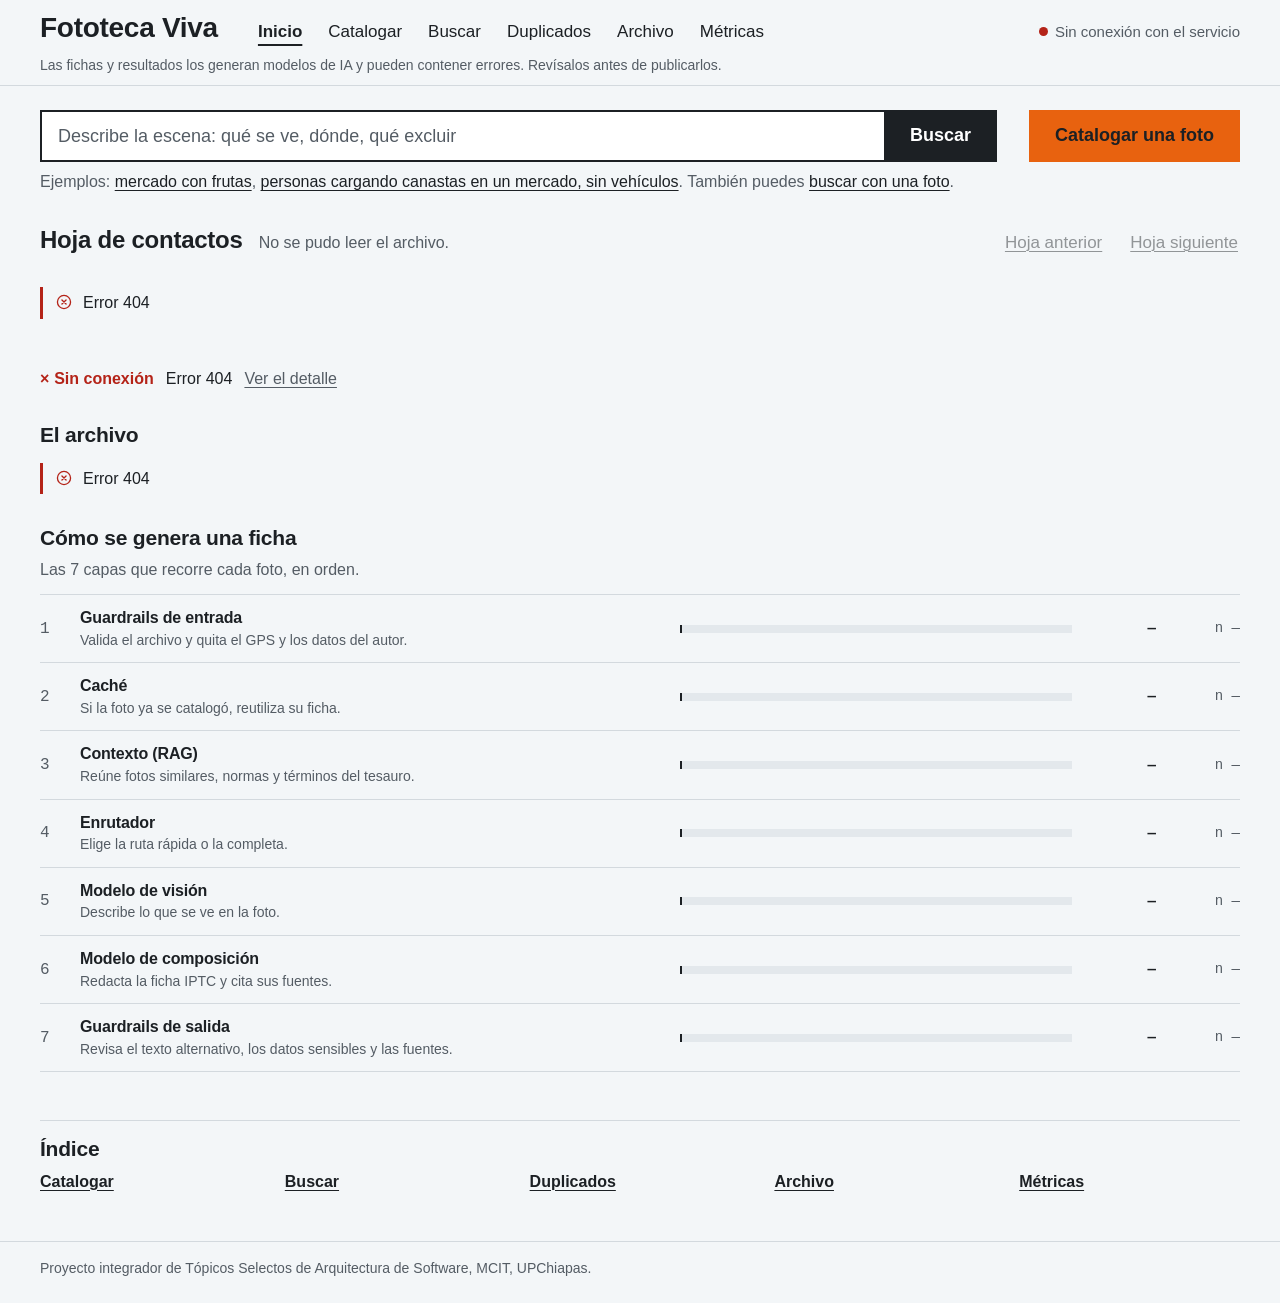
==== commit e6d91349: "Merge remote-tracking branch 'origin/v4/base' into v4/inicio-buscar # Conflicts: #	web/buscar.html #" ====
--- a/web/index.html
+++ b/web/index.html
@@ -34,80 +34,73 @@
     <p class="aviso-ia" role="note">Las fichas y resultados los generan modelos de IA y pueden contener errores. Revísalos antes de publicarlos.</p>
   </header>
   <main id="contenido">
-    <header class="encabezado-pagina">
-      <div class="encabezado-texto">
-        <h1>Resumen del archivo</h1>
-        <p class="encabezado-descripcion" id="resumen-operativo">Fotos, fichas y estado del sistema de este equipo.</p>
+    <!-- ═══ Contenido de la página (dueño: la tarea de la página) ═══ -->
+    <!-- La búsqueda abre Buscar con la consulta (buscar.html?q=…); «Catalogar una foto» es la única acción primaria -->
+    <form id="busqueda-inicio" class="busqueda-mesa" role="search" action="buscar.html" method="get">
+      <label class="solo-lectores" for="consulta-inicio">Buscar en el archivo</label>
+      <div class="busqueda-fila">
+        <input id="consulta-inicio" name="q" type="search" minlength="2" maxlength="300" required autocomplete="off"
+               placeholder="Describe la escena: qué se ve, dónde, qué excluir">
+        <button class="boton" type="submit">Buscar</button>
       </div>
-      <div class="encabezado-acciones">
-        <a class="boton" href="catalogar.html"><svg class="icono" aria-hidden="true" focusable="false"><use href="#i-catalogar"/></svg>Catalogar fotos</a>
-        <a class="boton secundario" href="buscar.html"><svg class="icono" aria-hidden="true" focusable="false"><use href="#i-buscar"/></svg>Buscar</a>
+      <a class="boton primario" href="catalogar.html">Catalogar una foto</a>
+      <p class="ejemplos">Ejemplos: <a href="buscar.html?q=mercado%20con%20frutas">mercado con frutas</a>, <a href="buscar.html?q=personas%20cargando%20canastas%20en%20un%20mercado%2C%20sin%20veh%C3%ADculos">personas cargando canastas en un mercado, sin vehículos</a>. También puedes <a href="buscar.html#con-foto">buscar con una foto</a>.</p>
+    </form>
+
+    <!-- La hoja de contactos del archivo: 24 fotogramas por hoja, numerados por su posición en el archivo -->
+    <section id="hoja" class="hoja" aria-labelledby="titulo-hoja">
+      <div class="hoja-cabeza">
+        <h1 id="titulo-hoja">Hoja de contactos</h1>
+        <p id="hoja-rango" class="hoja-rango">Consultando el archivo…</p>
+        <nav class="paginas" aria-label="Hojas de contactos">
+          <button id="hoja-anterior" class="boton texto" type="button" disabled>Hoja anterior</button>
+          <button id="hoja-siguiente" class="boton texto" type="button" disabled>Hoja siguiente</button>
+        </nav>
       </div>
-    </header>
-    <!-- ═══ Contenido de la página (dueño: la tarea de la página) ═══ -->
-    <section id="panel-estado" class="panel" aria-labelledby="titulo-estado">
-      <header class="panel-cabecera">
-        <svg class="icono" aria-hidden="true" focusable="false"><use href="#i-servidor"/></svg>
-        <h2 id="titulo-estado">Estado del sistema</h2>
-        <p id="estado-general" aria-live="polite"><span class="solo-lectores">Estado general: </span><span class="insignia neutra"><svg class="icono" aria-hidden="true" focusable="false"><use href="#i-reloj"/></svg>Consultando…</span></p>
-        <p class="panel-auxiliar estado-meta"><span class="version-configuracion">Configuración <span class="mono">—</span></span><span class="precalentamiento"></span></p>
-      </header>
-      <div id="componentes" class="franja" aria-busy="true">
-        <article class="tarjeta componente cargando"><span class="esqueleto linea"></span><span class="esqueleto linea corta"></span></article>
-        <article class="tarjeta componente cargando"><span class="esqueleto linea"></span><span class="esqueleto linea corta"></span></article>
-        <article class="tarjeta componente cargando"><span class="esqueleto linea"></span><span class="esqueleto linea corta"></span></article>
-        <article class="tarjeta componente cargando"><span class="esqueleto linea"></span><span class="esqueleto linea corta"></span></article>
-        <article class="tarjeta componente cargando"><span class="esqueleto linea"></span><span class="esqueleto linea corta"></span></article>
-        <div class="componente componente-config"><p class="componente-nombre"><svg class="icono" aria-hidden="true" focusable="false"><use href="#i-cpu"/></svg><span class="una-linea">Configuración</span></p><p class="componente-detalle una-linea"><span class="version-configuracion"><span class="mono">—</span></span><span class="precalentamiento"></span></p></div>
-      </div>
+      <ol id="tira" class="tira hoja-contactos" aria-labelledby="titulo-hoja" aria-busy="true"></ol>
+      <p id="eleccion" class="eleccion" aria-live="polite" hidden></p>
+    </section>
+
+    <!-- Estado del sistema en una línea; el detalle de los 5 componentes, desplegable -->
+    <section class="linea-estado" aria-labelledby="titulo-estado">
+      <h2 id="titulo-estado" class="solo-lectores">Estado del sistema</h2>
+      <details class="estado-detalle">
+        <summary><span id="estado-general" aria-live="polite"><span class="solo-lectores">Estado general: </span><span class="insignia neutra">Consultando…</span></span>
+          <span id="estado-resumen" class="estado-resumen">Comprobando los componentes del sistema.</span>
+          <span class="estado-ver">Ver el detalle</span></summary>
+        <div id="componentes" class="componentes" aria-busy="true">
+          <article class="tarjeta componente cargando"><span class="esqueleto linea"></span></article>
+          <article class="tarjeta componente cargando"><span class="esqueleto linea"></span></article>
+          <article class="tarjeta componente cargando"><span class="esqueleto linea"></span></article>
+          <article class="tarjeta componente cargando"><span class="esqueleto linea"></span></article>
+          <article class="tarjeta componente cargando"><span class="esqueleto linea"></span></article>
+        </div>
+        <p id="estado-configuracion" class="estado-configuracion"></p>
+      </details>
     </section>
 
     <section class="seccion-cifras" aria-labelledby="titulo-cifras">
-      <h2 id="titulo-cifras">El archivo en cifras</h2>
-      <div id="cifras" class="cifras-inicio" aria-live="polite" aria-busy="true">
-        <div class="cifra cargando"><span class="esqueleto linea corta"></span><span class="esqueleto bloque-cifra"></span><span class="esqueleto linea"></span></div>
-        <div class="cifra cargando"><span class="esqueleto linea corta"></span><span class="esqueleto bloque-cifra"></span><span class="esqueleto linea"></span></div>
-        <div class="cifra cargando"><span class="esqueleto linea corta"></span><span class="esqueleto bloque-cifra"></span><span class="esqueleto linea"></span></div>
-        <div class="cifra cargando"><span class="esqueleto linea corta"></span><span class="esqueleto bloque-cifra"></span><span class="esqueleto linea"></span></div>
-      </div>
+      <h2 id="titulo-cifras">El archivo</h2>
+      <div id="cifras" class="cifras-frase" aria-live="polite" aria-busy="true"><p>Consultando el archivo…</p></div>
     </section>
 
-    <div class="reticula inicio-columnas">
-      <section id="panel-muestra" class="panel col-8" aria-labelledby="titulo-muestra">
-        <header class="panel-cabecera">
-          <svg class="icono" aria-hidden="true" focusable="false"><use href="#i-foto"/></svg>
-          <h2 id="titulo-muestra">Muestra del archivo</h2>
-          <p class="panel-auxiliar">Haz clic en una foto para verla con su ficha</p>
-        </header>
-        <div class="panel-cuerpo">
-          <ul id="muestra" class="hoja-contactos" aria-busy="true"></ul>
-        </div>
-      </section>
+    <section id="seccion-tuberia" class="seccion-tuberia" aria-labelledby="titulo-tuberia">
+      <h2 id="titulo-tuberia">Cómo se genera una ficha</h2>
+      <p id="tuberia-auxiliar" class="tuberia-auxiliar">Las 7 capas que recorre cada foto, en orden.</p>
+      <ol id="tuberia" class="tuberia"></ol>
+      <p id="tuberia-total" class="tuberia-total" hidden></p>
+    </section>
 
-      <section id="panel-modulos" class="panel col-4" aria-labelledby="titulo-modulos">
-        <header class="panel-cabecera">
-          <svg class="icono" aria-hidden="true" focusable="false"><use href="#i-metricas"/></svg>
-          <h2 id="titulo-modulos">Por módulo</h2>
-        </header>
-        <ul class="accesos">
-          <li><a class="acceso" href="catalogar.html"><svg class="icono" aria-hidden="true" focusable="false"><use href="#i-catalogar"/></svg><span class="acceso-texto"><strong>Catalogar fotos</strong><span class="acceso-dato" id="dato-catalogar"><span class="acceso-cifra">—</span> fotos en el archivo</span></span><svg class="icono acceso-chevron" aria-hidden="true" focusable="false"><use href="#i-chevron"/></svg></a></li>
-          <li><a class="acceso" href="buscar.html"><svg class="icono" aria-hidden="true" focusable="false"><use href="#i-buscar"/></svg><span class="acceso-texto"><strong>Buscar en el archivo</strong><span class="acceso-dato" id="dato-buscar"><span class="acceso-cifra">—</span> búsquedas medidas</span></span><svg class="icono acceso-chevron" aria-hidden="true" focusable="false"><use href="#i-chevron"/></svg></a></li>
-          <li><a class="acceso" href="duplicados.html"><svg class="icono" aria-hidden="true" focusable="false"><use href="#i-duplicados"/></svg><span class="acceso-texto"><strong>Revisar duplicados</strong><span class="acceso-dato" id="dato-duplicados"><span class="acceso-cifra">—</span> grupos de casi duplicados</span></span><svg class="icono acceso-chevron" aria-hidden="true" focusable="false"><use href="#i-chevron"/></svg></a></li>
-          <li><a class="acceso" href="archivo.html"><svg class="icono" aria-hidden="true" focusable="false"><use href="#i-archivo"/></svg><span class="acceso-texto"><strong>Explorar el archivo</strong><span class="acceso-dato" id="dato-archivo"><span class="acceso-cifra">—</span> documentos guardados</span></span><svg class="icono acceso-chevron" aria-hidden="true" focusable="false"><use href="#i-chevron"/></svg></a></li>
-          <li><a class="acceso" href="metricas.html"><svg class="icono" aria-hidden="true" focusable="false"><use href="#i-metricas"/></svg><span class="acceso-texto"><strong>Ver métricas</strong><span class="acceso-dato" id="dato-metricas"><span class="acceso-cifra">—</span> fichas medidas</span></span><svg class="icono acceso-chevron" aria-hidden="true" focusable="false"><use href="#i-chevron"/></svg></a></li>
-        </ul>
-      </section>
-    </div>
-
-    <section id="panel-tuberia" class="panel" aria-labelledby="titulo-tuberia">
-      <header class="panel-cabecera">
-        <svg class="icono" aria-hidden="true" focusable="false"><use href="#i-catalogar"/></svg>
-        <h2 id="titulo-tuberia">Cómo se genera una ficha</h2>
-        <p id="tuberia-auxiliar" class="panel-auxiliar">Las 7 capas que recorre cada foto, en orden</p>
-      </header>
-      <ol id="tuberia" class="tuberia"></ol>
-      <p id="tuberia-total" class="panel-pie" hidden></p>
-    </section>
+    <nav class="indice" aria-labelledby="titulo-indice">
+      <h2 id="titulo-indice">Índice</h2>
+      <ul class="accesos">
+        <li><a href="catalogar.html">Catalogar</a> <span class="acceso-dato" id="dato-catalogar"></span></li>
+        <li><a href="buscar.html">Buscar</a> <span class="acceso-dato" id="dato-buscar"></span></li>
+        <li><a href="duplicados.html">Duplicados</a> <span class="acceso-dato" id="dato-duplicados"></span></li>
+        <li><a href="archivo.html">Archivo</a> <span class="acceso-dato" id="dato-archivo"></span></li>
+        <li><a href="metricas.html">Métricas</a> <span class="acceso-dato" id="dato-metricas"></span></li>
+      </ul>
+    </nav>
     <!-- ═══ Fin del contenido de la página ═══ -->
   </main>
   <footer class="pie">
--- a/web/css/inicio.css
+++ b/web/css/inicio.css
@@ -97,8 +97,10 @@
   .etapa-numero { align-self: center; }
   .componentes .componente { grid-template-columns: minmax(0, 1.2fr) minmax(0, .6fr) minmax(0, 1.6fr); }
   .componente-descripcion { grid-column: 3; }
-  .accesos { grid-template-columns: repeat(auto-fill, minmax(12rem, 1fr)); }
+  .accesos { grid-template-columns: repeat(2, minmax(0, 1fr)); }
 }
 @container contenido (min-width: 56rem) {
   .hoja-contactos { grid-template-columns: repeat(6, minmax(0, 1fr)); }
+  .accesos { grid-template-columns: repeat(5, minmax(0, 1fr)); }
+  .accesos > li { display: flex; flex-direction: column; }
 }
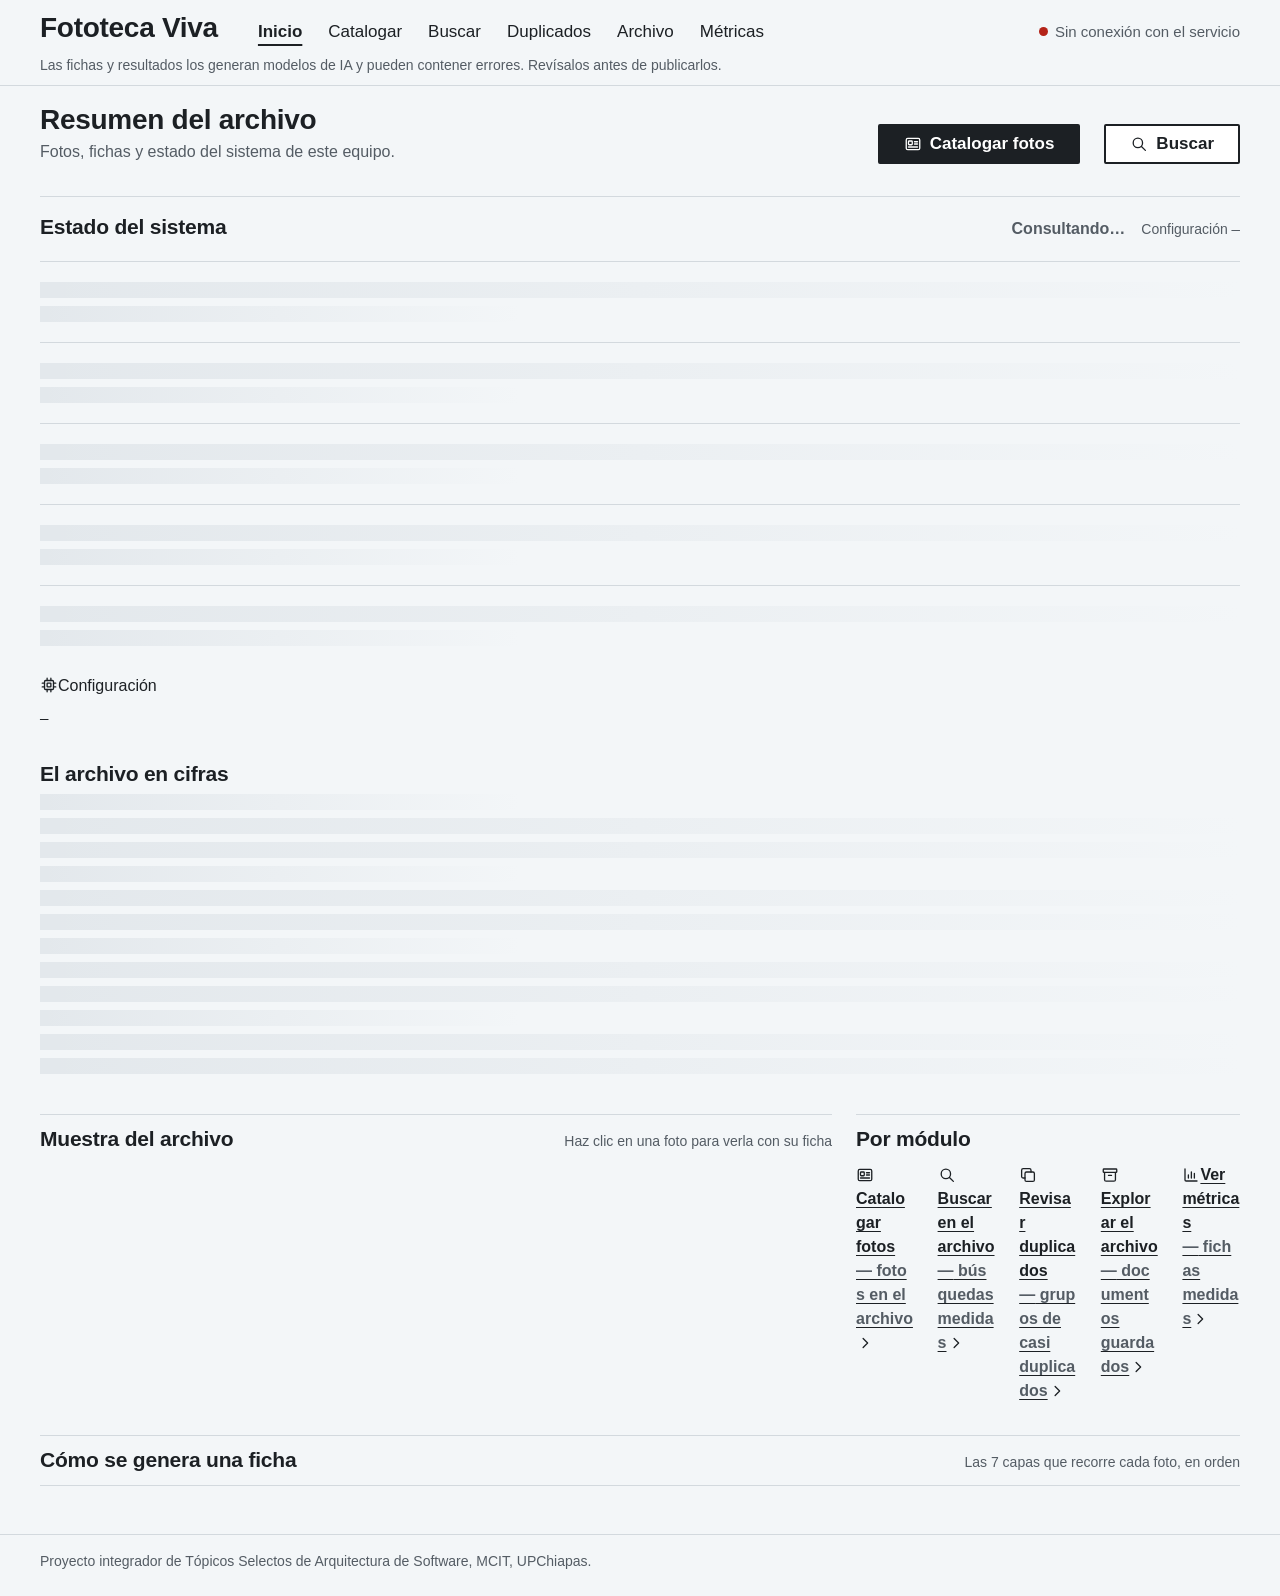
==== commit 717815b1: "Merge remote-tracking branch 'origin/v4/base' into v4/catalogar # Conflicts: #	web/catalogar.html" ====
--- a/web/index.html
+++ b/web/index.html
@@ -34,73 +34,80 @@
     <p class="aviso-ia" role="note">Las fichas y resultados los generan modelos de IA y pueden contener errores. Revísalos antes de publicarlos.</p>
   </header>
   <main id="contenido">
+    <header class="encabezado-pagina">
+      <div class="encabezado-texto">
+        <h1>Resumen del archivo</h1>
+        <p class="encabezado-descripcion" id="resumen-operativo">Fotos, fichas y estado del sistema de este equipo.</p>
+      </div>
+      <div class="encabezado-acciones">
+        <a class="boton" href="catalogar.html"><svg class="icono" aria-hidden="true" focusable="false"><use href="#i-catalogar"/></svg>Catalogar fotos</a>
+        <a class="boton secundario" href="buscar.html"><svg class="icono" aria-hidden="true" focusable="false"><use href="#i-buscar"/></svg>Buscar</a>
+      </div>
+    </header>
     <!-- ═══ Contenido de la página (dueño: la tarea de la página) ═══ -->
-    <!-- La búsqueda abre Buscar con la consulta (buscar.html?q=…); «Catalogar una foto» es la única acción primaria -->
-    <form id="busqueda-inicio" class="busqueda-mesa" role="search" action="buscar.html" method="get">
-      <label class="solo-lectores" for="consulta-inicio">Buscar en el archivo</label>
-      <div class="busqueda-fila">
-        <input id="consulta-inicio" name="q" type="search" minlength="2" maxlength="300" required autocomplete="off"
-               placeholder="Describe la escena: qué se ve, dónde, qué excluir">
-        <button class="boton" type="submit">Buscar</button>
+    <section id="panel-estado" class="panel" aria-labelledby="titulo-estado">
+      <header class="panel-cabecera">
+        <svg class="icono" aria-hidden="true" focusable="false"><use href="#i-servidor"/></svg>
+        <h2 id="titulo-estado">Estado del sistema</h2>
+        <p id="estado-general" aria-live="polite"><span class="solo-lectores">Estado general: </span><span class="insignia neutra"><svg class="icono" aria-hidden="true" focusable="false"><use href="#i-reloj"/></svg>Consultando…</span></p>
+        <p class="panel-auxiliar estado-meta"><span class="version-configuracion">Configuración <span class="mono">—</span></span><span class="precalentamiento"></span></p>
+      </header>
+      <div id="componentes" class="franja" aria-busy="true">
+        <article class="tarjeta componente cargando"><span class="esqueleto linea"></span><span class="esqueleto linea corta"></span></article>
+        <article class="tarjeta componente cargando"><span class="esqueleto linea"></span><span class="esqueleto linea corta"></span></article>
+        <article class="tarjeta componente cargando"><span class="esqueleto linea"></span><span class="esqueleto linea corta"></span></article>
+        <article class="tarjeta componente cargando"><span class="esqueleto linea"></span><span class="esqueleto linea corta"></span></article>
+        <article class="tarjeta componente cargando"><span class="esqueleto linea"></span><span class="esqueleto linea corta"></span></article>
+        <div class="componente componente-config"><p class="componente-nombre"><svg class="icono" aria-hidden="true" focusable="false"><use href="#i-cpu"/></svg><span class="una-linea">Configuración</span></p><p class="componente-detalle una-linea"><span class="version-configuracion"><span class="mono">—</span></span><span class="precalentamiento"></span></p></div>
       </div>
-      <a class="boton primario" href="catalogar.html">Catalogar una foto</a>
-      <p class="ejemplos">Ejemplos: <a href="buscar.html?q=mercado%20con%20frutas">mercado con frutas</a>, <a href="buscar.html?q=personas%20cargando%20canastas%20en%20un%20mercado%2C%20sin%20veh%C3%ADculos">personas cargando canastas en un mercado, sin vehículos</a>. También puedes <a href="buscar.html#con-foto">buscar con una foto</a>.</p>
-    </form>
-
-    <!-- La hoja de contactos del archivo: 24 fotogramas por hoja, numerados por su posición en el archivo -->
-    <section id="hoja" class="hoja" aria-labelledby="titulo-hoja">
-      <div class="hoja-cabeza">
-        <h1 id="titulo-hoja">Hoja de contactos</h1>
-        <p id="hoja-rango" class="hoja-rango">Consultando el archivo…</p>
-        <nav class="paginas" aria-label="Hojas de contactos">
-          <button id="hoja-anterior" class="boton texto" type="button" disabled>Hoja anterior</button>
-          <button id="hoja-siguiente" class="boton texto" type="button" disabled>Hoja siguiente</button>
-        </nav>
-      </div>
-      <ol id="tira" class="tira hoja-contactos" aria-labelledby="titulo-hoja" aria-busy="true"></ol>
-      <p id="eleccion" class="eleccion" aria-live="polite" hidden></p>
-    </section>
-
-    <!-- Estado del sistema en una línea; el detalle de los 5 componentes, desplegable -->
-    <section class="linea-estado" aria-labelledby="titulo-estado">
-      <h2 id="titulo-estado" class="solo-lectores">Estado del sistema</h2>
-      <details class="estado-detalle">
-        <summary><span id="estado-general" aria-live="polite"><span class="solo-lectores">Estado general: </span><span class="insignia neutra">Consultando…</span></span>
-          <span id="estado-resumen" class="estado-resumen">Comprobando los componentes del sistema.</span>
-          <span class="estado-ver">Ver el detalle</span></summary>
-        <div id="componentes" class="componentes" aria-busy="true">
-          <article class="tarjeta componente cargando"><span class="esqueleto linea"></span></article>
-          <article class="tarjeta componente cargando"><span class="esqueleto linea"></span></article>
-          <article class="tarjeta componente cargando"><span class="esqueleto linea"></span></article>
-          <article class="tarjeta componente cargando"><span class="esqueleto linea"></span></article>
-          <article class="tarjeta componente cargando"><span class="esqueleto linea"></span></article>
-        </div>
-        <p id="estado-configuracion" class="estado-configuracion"></p>
-      </details>
     </section>
 
     <section class="seccion-cifras" aria-labelledby="titulo-cifras">
-      <h2 id="titulo-cifras">El archivo</h2>
-      <div id="cifras" class="cifras-frase" aria-live="polite" aria-busy="true"><p>Consultando el archivo…</p></div>
+      <h2 id="titulo-cifras">El archivo en cifras</h2>
+      <div id="cifras" class="cifras-inicio" aria-live="polite" aria-busy="true">
+        <div class="cifra cargando"><span class="esqueleto linea corta"></span><span class="esqueleto bloque-cifra"></span><span class="esqueleto linea"></span></div>
+        <div class="cifra cargando"><span class="esqueleto linea corta"></span><span class="esqueleto bloque-cifra"></span><span class="esqueleto linea"></span></div>
+        <div class="cifra cargando"><span class="esqueleto linea corta"></span><span class="esqueleto bloque-cifra"></span><span class="esqueleto linea"></span></div>
+        <div class="cifra cargando"><span class="esqueleto linea corta"></span><span class="esqueleto bloque-cifra"></span><span class="esqueleto linea"></span></div>
+      </div>
     </section>
 
-    <section id="seccion-tuberia" class="seccion-tuberia" aria-labelledby="titulo-tuberia">
-      <h2 id="titulo-tuberia">Cómo se genera una ficha</h2>
-      <p id="tuberia-auxiliar" class="tuberia-auxiliar">Las 7 capas que recorre cada foto, en orden.</p>
+    <div class="reticula inicio-columnas">
+      <section id="panel-muestra" class="panel col-8" aria-labelledby="titulo-muestra">
+        <header class="panel-cabecera">
+          <svg class="icono" aria-hidden="true" focusable="false"><use href="#i-foto"/></svg>
+          <h2 id="titulo-muestra">Muestra del archivo</h2>
+          <p class="panel-auxiliar">Haz clic en una foto para verla con su ficha</p>
+        </header>
+        <div class="panel-cuerpo">
+          <ul id="muestra" class="hoja-contactos" aria-busy="true"></ul>
+        </div>
+      </section>
+
+      <section id="panel-modulos" class="panel col-4" aria-labelledby="titulo-modulos">
+        <header class="panel-cabecera">
+          <svg class="icono" aria-hidden="true" focusable="false"><use href="#i-metricas"/></svg>
+          <h2 id="titulo-modulos">Por módulo</h2>
+        </header>
+        <ul class="accesos">
+          <li><a class="acceso" href="catalogar.html"><svg class="icono" aria-hidden="true" focusable="false"><use href="#i-catalogar"/></svg><span class="acceso-texto"><strong>Catalogar fotos</strong><span class="acceso-dato" id="dato-catalogar"><span class="acceso-cifra">—</span> fotos en el archivo</span></span><svg class="icono acceso-chevron" aria-hidden="true" focusable="false"><use href="#i-chevron"/></svg></a></li>
+          <li><a class="acceso" href="buscar.html"><svg class="icono" aria-hidden="true" focusable="false"><use href="#i-buscar"/></svg><span class="acceso-texto"><strong>Buscar en el archivo</strong><span class="acceso-dato" id="dato-buscar"><span class="acceso-cifra">—</span> búsquedas medidas</span></span><svg class="icono acceso-chevron" aria-hidden="true" focusable="false"><use href="#i-chevron"/></svg></a></li>
+          <li><a class="acceso" href="duplicados.html"><svg class="icono" aria-hidden="true" focusable="false"><use href="#i-duplicados"/></svg><span class="acceso-texto"><strong>Revisar duplicados</strong><span class="acceso-dato" id="dato-duplicados"><span class="acceso-cifra">—</span> grupos de casi duplicados</span></span><svg class="icono acceso-chevron" aria-hidden="true" focusable="false"><use href="#i-chevron"/></svg></a></li>
+          <li><a class="acceso" href="archivo.html"><svg class="icono" aria-hidden="true" focusable="false"><use href="#i-archivo"/></svg><span class="acceso-texto"><strong>Explorar el archivo</strong><span class="acceso-dato" id="dato-archivo"><span class="acceso-cifra">—</span> documentos guardados</span></span><svg class="icono acceso-chevron" aria-hidden="true" focusable="false"><use href="#i-chevron"/></svg></a></li>
+          <li><a class="acceso" href="metricas.html"><svg class="icono" aria-hidden="true" focusable="false"><use href="#i-metricas"/></svg><span class="acceso-texto"><strong>Ver métricas</strong><span class="acceso-dato" id="dato-metricas"><span class="acceso-cifra">—</span> fichas medidas</span></span><svg class="icono acceso-chevron" aria-hidden="true" focusable="false"><use href="#i-chevron"/></svg></a></li>
+        </ul>
+      </section>
+    </div>
+
+    <section id="panel-tuberia" class="panel" aria-labelledby="titulo-tuberia">
+      <header class="panel-cabecera">
+        <svg class="icono" aria-hidden="true" focusable="false"><use href="#i-catalogar"/></svg>
+        <h2 id="titulo-tuberia">Cómo se genera una ficha</h2>
+        <p id="tuberia-auxiliar" class="panel-auxiliar">Las 7 capas que recorre cada foto, en orden</p>
+      </header>
       <ol id="tuberia" class="tuberia"></ol>
-      <p id="tuberia-total" class="tuberia-total" hidden></p>
+      <p id="tuberia-total" class="panel-pie" hidden></p>
     </section>
-
-    <nav class="indice" aria-labelledby="titulo-indice">
-      <h2 id="titulo-indice">Índice</h2>
-      <ul class="accesos">
-        <li><a href="catalogar.html">Catalogar</a> <span class="acceso-dato" id="dato-catalogar"></span></li>
-        <li><a href="buscar.html">Buscar</a> <span class="acceso-dato" id="dato-buscar"></span></li>
-        <li><a href="duplicados.html">Duplicados</a> <span class="acceso-dato" id="dato-duplicados"></span></li>
-        <li><a href="archivo.html">Archivo</a> <span class="acceso-dato" id="dato-archivo"></span></li>
-        <li><a href="metricas.html">Métricas</a> <span class="acceso-dato" id="dato-metricas"></span></li>
-      </ul>
-    </nav>
     <!-- ═══ Fin del contenido de la página ═══ -->
   </main>
   <footer class="pie">
